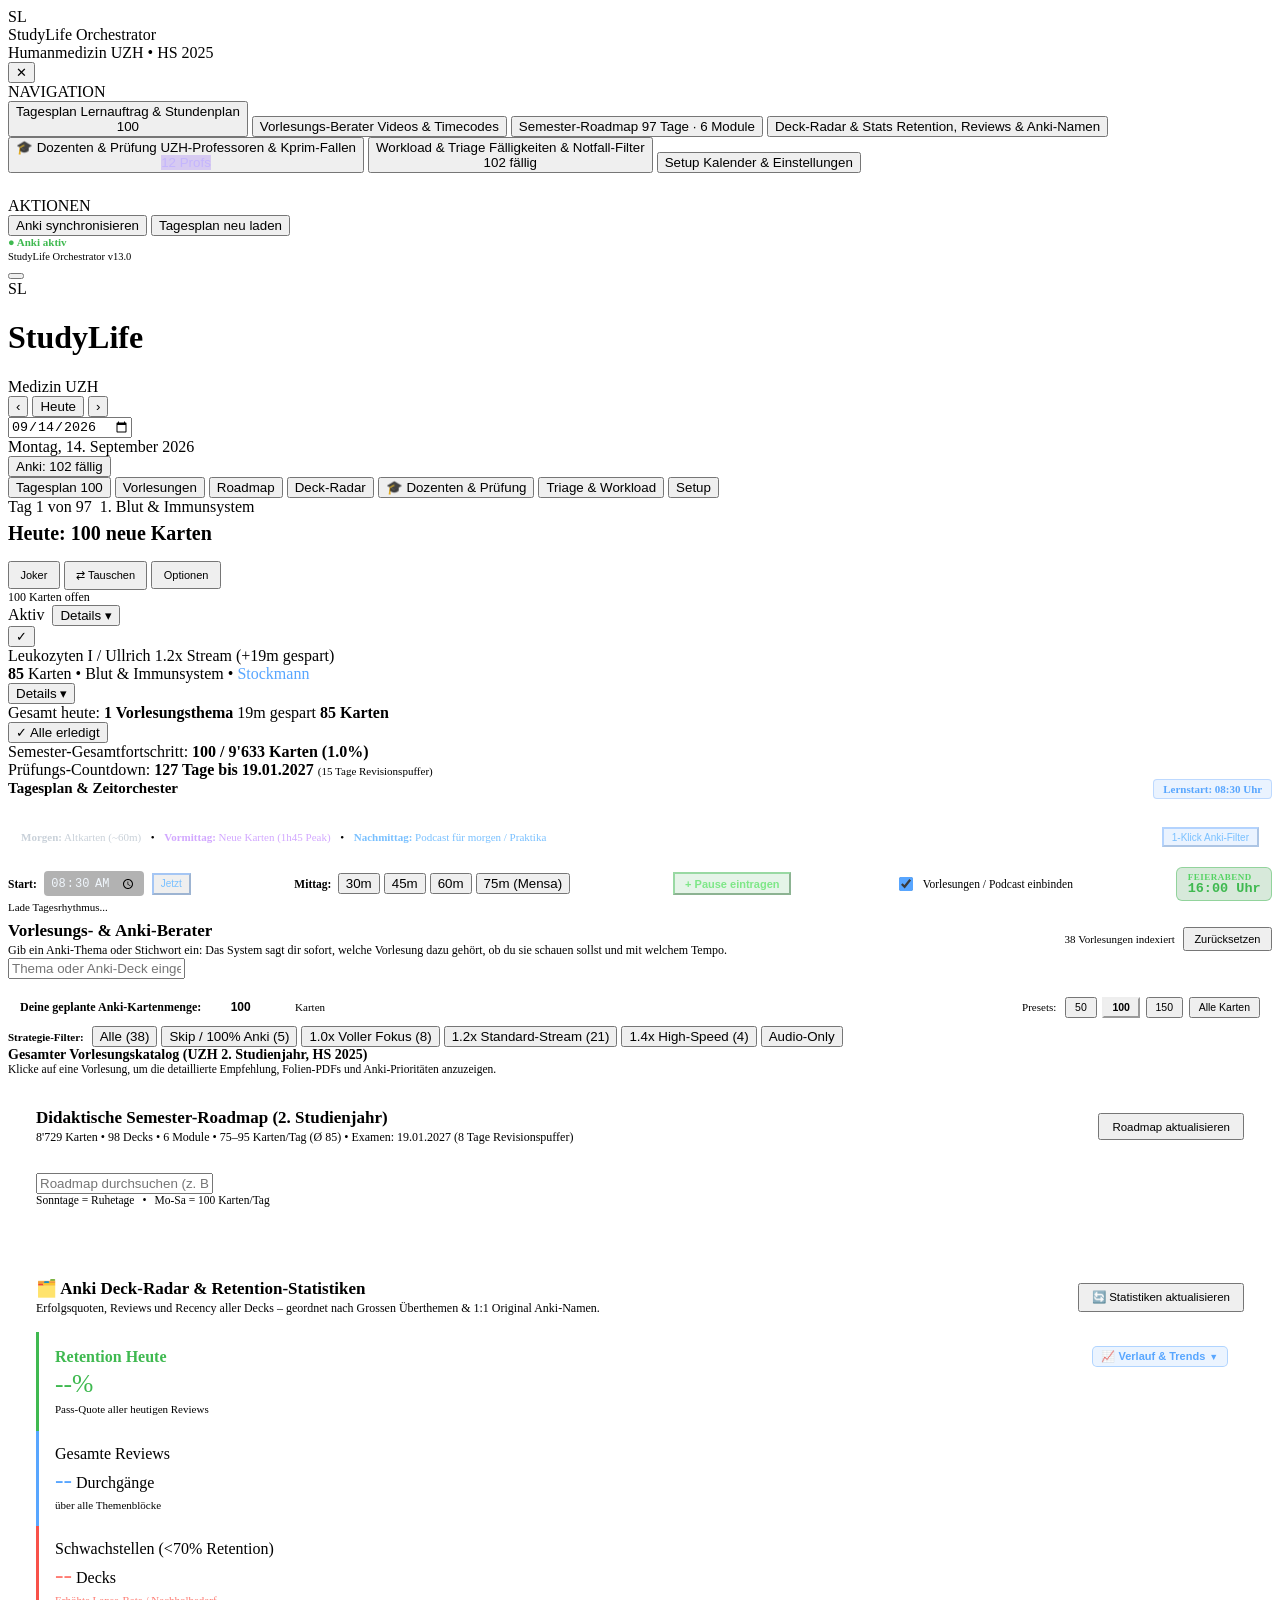
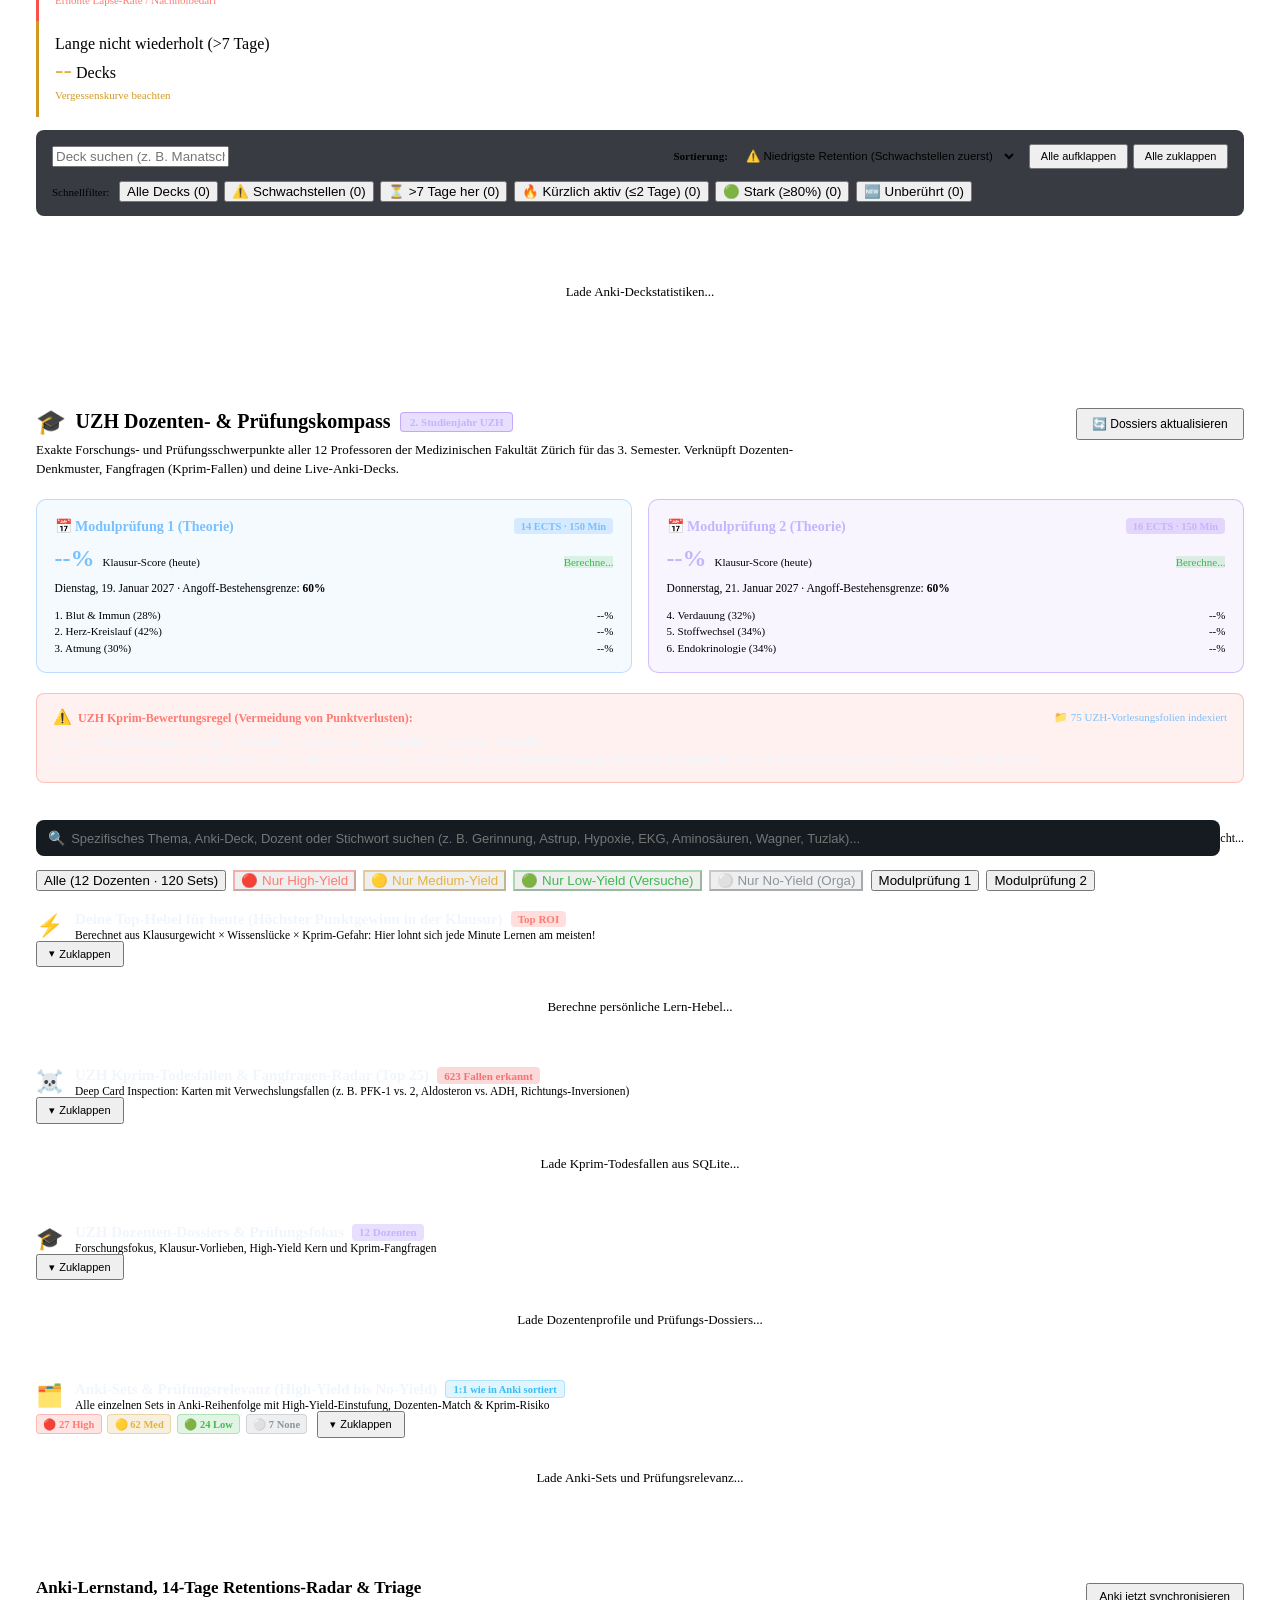
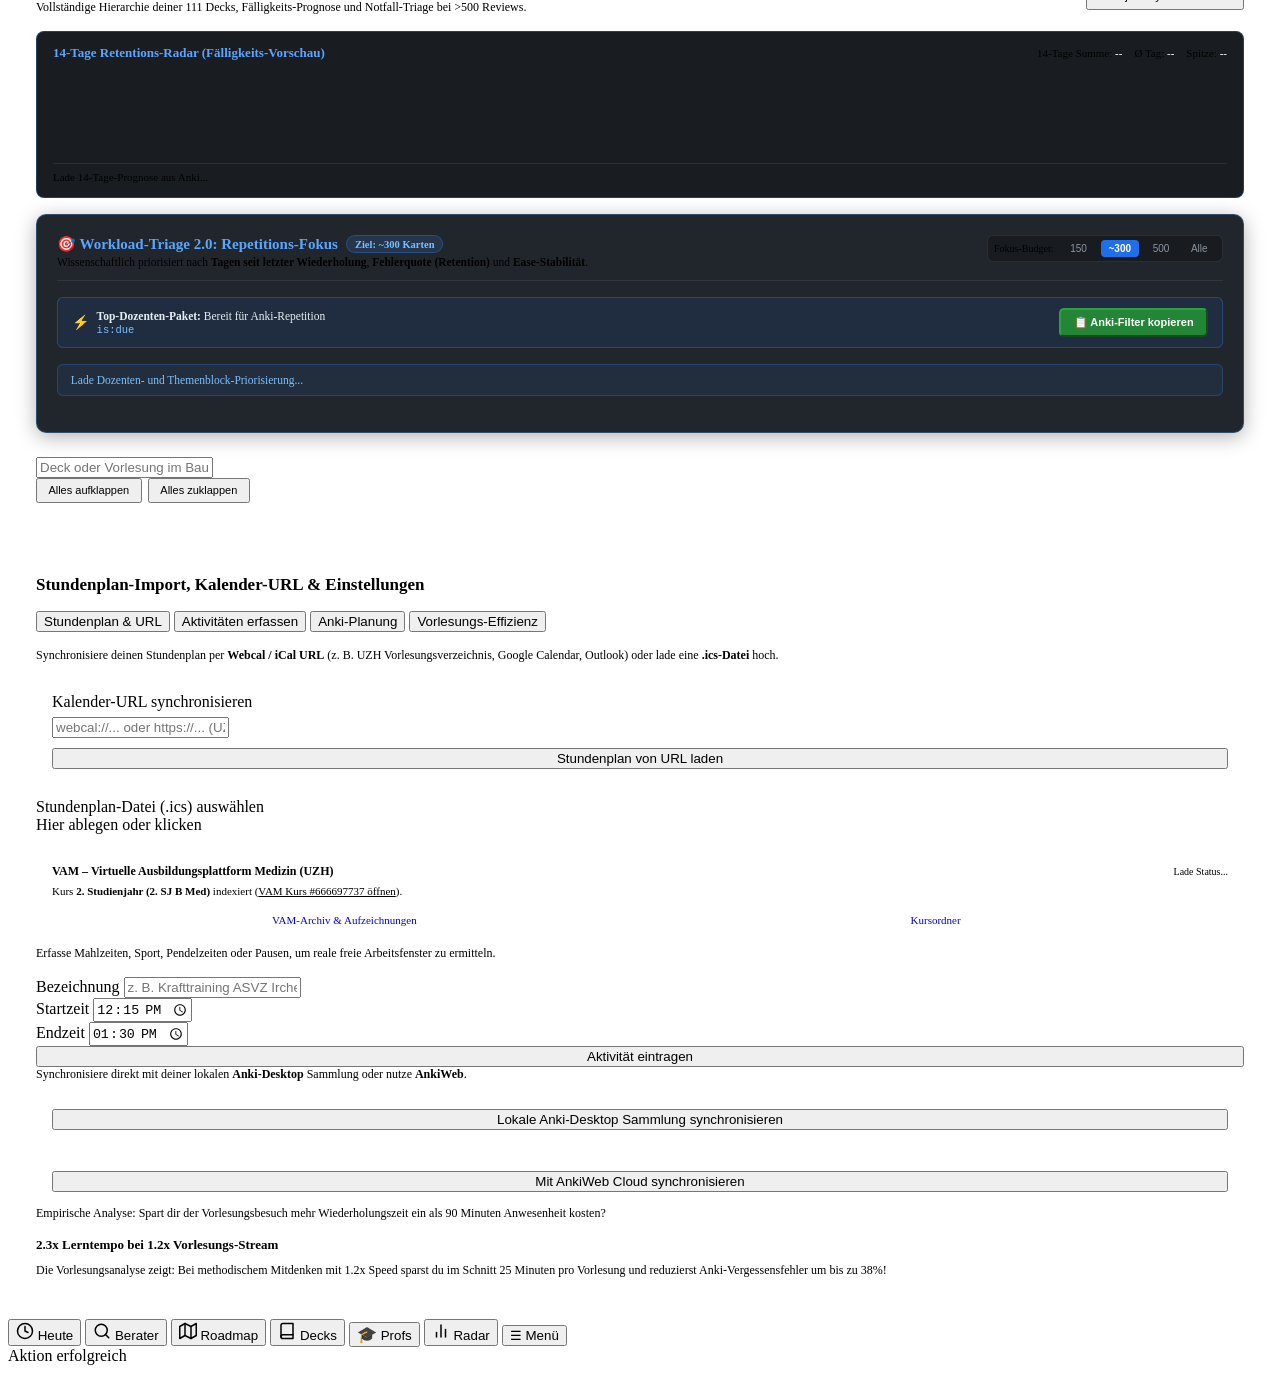
==== app/static/index.html @ 5002acb9 "feat: Workload Triage 2.0 with TB and professor grouping, 300-card focus budget and recency prioriti" ====
<!DOCTYPE html>
<html lang="de">
<head>
  <meta charset="UTF-8">
  <meta name="viewport" content="width=device-width, initial-scale=1.0, maximum-scale=1.0, user-scalable=no, viewport-fit=cover">
  <meta name="description" content="StudyLife Orchestrator - Professioneller akademischer Tages- und Lernplaner für Studierende.">
  <link rel="stylesheet" href="/static/style.css?v=22.0">
  <link rel="manifest" href="/static/manifest.json">
  <meta name="theme-color" content="#161b22">
  <meta name="apple-mobile-web-app-capable" content="yes">
  <meta name="apple-mobile-web-app-status-bar-style" content="black-translucent">
  <meta name="apple-mobile-web-app-title" content="Orchester">
  <script>
    window.loadDeckStats = function(forceRefresh) {
      if (typeof window._execLoadDeckStats === 'function') {
        return window._execLoadDeckStats(forceRefresh);
      }
    };
  </script>
</head>
<body>
  <!-- JS ERROR INTERCEPTOR: shows all JS errors on screen with 30s auto-dismiss -->
  <div id="__js_error_banner__" style="display:none;position:fixed;top:0;left:0;right:0;z-index:99999;background:#b91c1c;color:#fff;padding:12px 16px;font-size:13px;font-family:monospace;white-space:pre-wrap;max-height:200px;overflow-y:auto;border-bottom:2px solid #7f1d1d;box-shadow:0 4px 12px rgba(0,0,0,0.5);">
    <button type="button" onclick="document.getElementById('__js_error_banner__').style.display='none'; document.getElementById('__js_error_banner__').textContent='';" style="float:right;background:transparent;border:1px solid #fff;color:#fff;border-radius:4px;padding:2px 8px;cursor:pointer;font-size:12px;font-weight:700;" title="Fehler ausblenden">Schliessen</button>
  </div>
  <script>
    (function() {
      var banner = document.getElementById('__js_error_banner__');
      var dismissTimer = null;
      function showErr(msg) {
        if (!banner) return;
        banner.style.display = 'block';
        var line = document.createElement('div');
        line.textContent = msg;
        banner.appendChild(line);
        if (dismissTimer) clearTimeout(dismissTimer);
        dismissTimer = setTimeout(function() {
          banner.style.display = 'none';
          banner.innerHTML = '<button type="button" onclick="document.getElementById(\'__js_error_banner__\').style.display=\'none\';" style="float:right;background:transparent;border:1px solid #fff;color:#fff;border-radius:4px;padding:2px 8px;cursor:pointer;font-size:12px;font-weight:700;" title="Fehler ausblenden">Schliessen</button>';
        }, 30000); // 30 seconds auto-dismiss
      }
      window.onerror = function(msg, src, line, col, err) {
        showErr('[JS ERROR] ' + msg + ' @ line ' + line + ' col ' + col + (src ? ' in ' + src.split('/').pop() : ''));
        return false;
      };
      window.addEventListener('unhandledrejection', function(e) {
        showErr('[PROMISE REJECT] ' + (e.reason ? (e.reason.message || String(e.reason)) : 'unknown'));
      });
    })();
  </script>

  <!-- Slide-Over Navigation & Config Drawer (Off-Canvas Hamburger Menu) -->
  <div id="sideMenuBackdrop" class="side-menu-backdrop" onclick="toggleSideMenu(false)">
    <aside id="sideMenuDrawer" class="side-menu-drawer" onclick="event.stopPropagation()">
      <div class="side-menu-header">
        <div class="side-menu-brand">
          <div class="brand-badge">SL</div>
          <div>
            <div class="side-menu-title">StudyLife Orchestrator</div>
            <div class="side-menu-sub">Humanmedizin UZH • HS 2025</div>
          </div>
        </div>
        <button type="button" class="btn-side-menu-close" onclick="toggleSideMenu(false)" title="Menü schliessen">✕</button>
      </div>

      <div class="side-menu-body">
        <div class="side-menu-section-label">NAVIGATION</div>
        <nav class="side-menu-nav">
          <button type="button" class="side-menu-item active" data-page="page-today" onclick="navigateToPage('page-today')">
            <div class="side-item-text">
              <span class="side-item-title">Tagesplan</span>
              <span class="side-item-desc">Lernauftrag & Stundenplan</span>
            </div>
            <span class="side-item-badge" id="sideBadgeQuota">100</span>
          </button>

          <button type="button" class="side-menu-item" data-page="page-advisor" onclick="navigateToPage('page-advisor')">
            <div class="side-item-text">
              <span class="side-item-title">Vorlesungs-Berater</span>
              <span class="side-item-desc">Videos & Timecodes</span>
            </div>
          </button>

          <button type="button" class="side-menu-item" data-page="page-roadmap" onclick="navigateToPage('page-roadmap')">
            <div class="side-item-text">
              <span class="side-item-title">Semester-Roadmap</span>
              <span class="side-item-desc">97 Tage · 6 Module</span>
            </div>
          </button>

          <button type="button" class="side-menu-item" data-page="page-deck-stats" onclick="navigateToPage('page-deck-stats')">
            <div class="side-item-text">
              <span class="side-item-title">Deck-Radar &amp; Stats</span>
              <span class="side-item-desc">Retention, Reviews &amp; Anki-Namen</span>
            </div>
            <span class="side-item-badge" id="sideBadgeWeakDecks" style="display: none; background: rgba(248,81,73,0.25); color: #ff7b72;">11 Schwach</span>
          </button>

          <button type="button" class="side-menu-item" data-page="page-exam-intel" onclick="navigateToPage('page-exam-intel')">
            <div class="side-item-text">
              <span class="side-item-title">🎓 Dozenten &amp; Prüfung</span>
              <span class="side-item-desc">UZH-Professoren &amp; Kprim-Fallen</span>
            </div>
            <span class="side-item-badge" style="background: rgba(139,92,246,0.25); color: #c4b5fd;">12 Profs</span>
          </button>

          <button type="button" class="side-menu-item" data-page="page-analytics" onclick="navigateToPage('page-analytics')">
            <div class="side-item-text">
              <span class="side-item-title">Workload &amp; Triage</span>
              <span class="side-item-desc">Fälligkeiten &amp; Notfall-Filter</span>
            </div>
            <span class="side-item-badge" id="sideBadgeDue">102 fällig</span>
          </button>

          <button type="button" class="side-menu-item" data-page="page-setup" onclick="navigateToPage('page-setup')">
            <div class="side-item-text">
              <span class="side-item-title">Setup</span>
              <span class="side-item-desc">Kalender & Einstellungen</span>
            </div>
          </button>
        </nav>

        <div class="side-menu-section-label" style="margin-top: 1.5rem;">AKTIONEN</div>
        <div class="side-menu-actions">
          <button type="button" class="side-action-btn" onclick="handleSyncLocalAnki(); toggleSideMenu(false);">
            Anki synchronisieren
          </button>
          <button type="button" class="side-action-btn" onclick="loadCurriculumToday(true); toggleSideMenu(false);">
            Tagesplan neu laden
          </button>
        </div>
      </div>

      <div class="side-menu-footer">
        <div style="color: #3fb950; font-weight: 600; font-size: 11px;">● Anki aktiv</div>
        <div style="font-size: 10.5px; color: var(--text-dim); margin-top: 3px;">StudyLife Orchestrator v13.0</div>
      </div>
    </aside>
  </div>

  <!-- Header -->
  <header class="app-header">
    <div class="header-left">
      <button type="button" class="btn-hamburger" id="btnOpenSideMenu" onclick="toggleSideMenu(true)" title="Menü">
        <span class="hamburger-icon">
          <span></span>
          <span></span>
          <span></span>
        </span>
      </button>
      <div class="brand-wrapper" onclick="navigateToPage('page-today')" style="cursor: pointer;" title="Tagesplan">
        <div class="brand-badge">SL</div>
        <div>
          <h1 class="brand-title">StudyLife</h1>
          <div class="brand-subtitle">Medizin UZH</div>
        </div>
      </div>
    </div>

    <div class="header-controls">
      <div class="date-navigator">
        <button class="nav-step-btn" id="btnPrevDay" title="Vorheriger Tag">‹</button>
        <button class="nav-today-btn" id="btnToday" title="Heute">Heute</button>
        <button class="nav-step-btn" id="btnNextDay" title="Nächster Tag">›</button>

        <div class="date-pill">
          <input type="date" id="targetDateInput" class="date-input" value="2026-09-14" title="Datum">
        </div>
      </div>

      <div class="weekday-badge" id="headerWeekdayDisplay">Montag, 14. September 2026</div>

      <button type="button" class="btn-header-sync" id="btnHeaderAnkiSync" onclick="handleSyncLocalAnki()" title="Anki synchronisieren">
        <span class="sync-dot pulse"></span>
        <span id="headerSyncText">Anki: 102 fällig</span>
      </button>
    </div>
  </header>

  <nav class="app-top-nav" role="navigation" aria-label="Hauptnavigation">
    <div class="nav-segmented-control">
      <button type="button" class="nav-tab-btn active" id="navBtnToday" data-page="page-today" onclick="switchAppPage('page-today')">
        <span>Tagesplan</span>
        <span class="nav-tab-badge" id="navBadgeQuota">100</span>
      </button>
      <button type="button" class="nav-tab-btn" id="navBtnAdvisor" data-page="page-advisor" onclick="switchAppPage('page-advisor')">
        <span>Vorlesungen</span>
      </button>
      <button type="button" class="nav-tab-btn" id="navBtnRoadmap" data-page="page-roadmap" onclick="switchAppPage('page-roadmap')">
        <span>Roadmap</span>
      </button>
      <button type="button" class="nav-tab-btn" id="navBtnDeckStats" data-page="page-deck-stats" onclick="switchAppPage('page-deck-stats')">
        <span>Deck-Radar</span>
        <span class="nav-tab-badge" id="navBadgeWeakDecks" style="display: none; background: rgba(248,81,73,0.3); color: #ff7b72;">11</span>
      </button>
      <button type="button" class="nav-tab-btn" id="navBtnExamIntel" data-page="page-exam-intel" onclick="switchAppPage('page-exam-intel')">
        <span>🎓 Dozenten &amp; Prüfung</span>
      </button>
      <button type="button" class="nav-tab-btn" id="navBtnAnalytics" data-page="page-analytics" onclick="switchAppPage('page-analytics')">
        <span>Triage &amp; Workload</span>
        <span class="nav-tab-badge" id="navBadgeDue" style="display: none;">102</span>
      </button>
      <button type="button" class="nav-tab-btn" id="navBtnSetup" data-page="page-setup" onclick="switchAppPage('page-setup')">
        <span>Setup</span>
      </button>
    </div>
  </nav>

  <!-- =========================================================================
       PAGE 1: TAGES-PLAN & ZEITORCHESTER
       ========================================================================= -->
  <div id="page-today" class="app-page active">

  <!-- =========================================================================
       EXECUTIVE MISSION CONTROL & STRUCTURED DIDACTIC TABLE
       ========================================================================= -->
  <section class="executive-mission-section" id="executiveMissionSection">

    <div class="executive-mission-card">
      
      <!-- Top Meta & Title Bar -->
      <div class="mission-hero-header">
        <div class="mission-title-group">
          <div style="display: flex; align-items: center; gap: 0.5rem; flex-wrap: wrap;">
            <span class="mission-day-badge" id="curriculumDayBadge">Tag 1 von 97</span>
            <span class="mission-module-tag" id="curriculumModuleTag">1. Blut &amp; Immunsystem</span>
          </div>
          <h2 class="mission-main-title" style="margin-top: 0.35rem; font-size: 1.25rem;">
            Heute: <span id="curriculumTargetQuota">100</span> neue Karten
          </h2>
        </div>
        <div class="mission-actions">
          <button type="button" class="btn-pacing-joker" id="btnToggleJokerDay" style="font-size: 11px; padding: 0.35rem 0.65rem;" title="Ruhetag markieren">
            Joker
          </button>
          <button type="button" class="btn-pacing-swap" id="btnSwapCurrentDay" onclick="openSwapForCurrentViewDay()" style="font-size: 11px; padding: 0.35rem 0.65rem;" title="Lernpaket tauschen">
            ⇄ Tauschen
          </button>
          <button type="button" class="btn-pacing-config" id="btnOpenPacingSettings" style="font-size: 11px; padding: 0.35rem 0.65rem;" title="Optionen">
            Optionen
          </button>
          <!-- Hidden fallback elements for script compatibility -->
          <button type="button" id="btnRefreshCurriculum" onclick="loadCurriculumToday(true)" style="display: none;"></button>
        </div>
      </div>

      <!-- Hidden compatibility banners -->
      <div id="curriculumAdjustmentBanner" style="display: none;"></div>
      <div id="curriculumSummaryBox" style="display: none;"><span id="curriculumSummaryText"></span></div>

      <!-- Progress Strip -->
      <div class="mission-focus-row">
        <div class="mission-progress-track">
          <div class="mission-progress-fill" id="pacingBarFill" style="width: 0%;"></div>
        </div>
        <div class="mission-advice-bar">
          <div style="display: flex; align-items: center; gap: 0.45rem; flex: 1; min-width: 0;">
            <span id="pacingAdviceText" style="font-weight: 500; color: var(--text-main); font-size: 12px; overflow: hidden; text-overflow: ellipsis; white-space: nowrap;">100 Karten offen</span>
          </div>
          <div style="display: flex; align-items: center; gap: 0.5rem; flex-shrink: 0;">
            <span class="pacing-status-indicator" id="pacingStatusBadge">Aktiv</span>
            <button type="button" class="btn-toggle-drawer" id="btnToggleMissionMetrics" onclick="toggleMissionMetricsDrawer()" title="Details">
              <span id="toggleMetricsLabel">Details</span> <span id="toggleMetricsChevron">▾</span>
            </button>
          </div>
        </div>
      </div>

        <!-- Collapsible Detailed Metrics Drawer -->
        <div id="missionMetricsDrawer" style="display: none; margin-top: 0.5rem; margin-bottom: 0.75rem;">
          <!-- 4-KPI Grid -->
          <div class="mission-kpi-grid" style="grid-template-columns: repeat(auto-fit, minmax(140px, 1fr)); gap: 0.65rem; margin-bottom: 0.75rem;">
            <!-- 1. Tagesziel -->
            <div class="mission-kpi-box" style="padding: 0.75rem 1rem;">
              <span class="mission-kpi-label">Tagesziel</span>
              <div class="mission-kpi-value-row" style="margin-top: 2px;">
                <span class="mission-kpi-val" id="pacingDailyTarget" style="font-size: 1.5rem;">100</span>
                <span class="mission-kpi-unit">neue Karten</span>
              </div>
              <span class="mission-kpi-sub" style="font-size: 10.5px;" id="pacingTargetSub">Mo–Sa aktiv</span>
              <span id="pacingNewTargetVal" style="display: none;">100</span>
              <span id="pacingDueReviewsVal" style="display: none;">102</span>
              <span id="pacingTargetBreakdown" style="display: none;"></span>
            </div>

            <!-- 2. Erledigt heute -->
            <div class="mission-kpi-box" style="padding: 0.65rem 0.85rem; border: 1px solid rgba(63, 185, 80, 0.35); background: rgba(63, 185, 80, 0.04);">
              <div style="display: flex; justify-content: space-between; align-items: center; margin-bottom: 0.25rem;">
                <span class="mission-kpi-label" style="color: #3fb950; font-weight: 600; margin: 0;">Erledigt</span>
                <span style="font-size: 11px; font-weight: 700; color: #3fb950; background: rgba(63, 185, 80, 0.12); padding: 0.1rem 0.45rem; border-radius: 4px;">
                  <span id="pacingCardsCompleted">0</span> / <span id="pacingCardsTargetMini">203</span>
                </span>
              </div>

              <div style="display: grid; grid-template-columns: 1fr 1fr; gap: 0.45rem; margin: 0.25rem 0;">
                <!-- Wiederholungen -->
                <div style="background: rgba(210, 168, 255, 0.08); border: 1px solid rgba(210, 168, 255, 0.22); border-radius: 5px; padding: 0.3rem 0.45rem; text-align: center;">
                  <div style="font-size: 9.5px; font-weight: 700; color: #d2a8ff; text-transform: uppercase; letter-spacing: 0.3px;">Wiederholungen</div>
                  <div style="font-size: 1.25rem; font-weight: 700; color: #d2a8ff; line-height: 1.2; margin-top: 1px;">
                    <span id="pacingSplitReviewsVal">102</span>
                  </div>
                  <div style="font-size: 9.5px; color: var(--text-dim);" id="pacingSplitReviewsSub">fällig</div>
                </div>

                <!-- Neue Karten -->
                <div style="background: rgba(88, 166, 255, 0.08); border: 1px solid rgba(88, 166, 255, 0.22); border-radius: 5px; padding: 0.3rem 0.45rem; text-align: center;">
                  <div style="font-size: 9.5px; font-weight: 700; color: #58a6ff; text-transform: uppercase; letter-spacing: 0.3px;">Neue Karten</div>
                  <div style="font-size: 1.25rem; font-weight: 700; color: #58a6ff; line-height: 1.2; margin-top: 1px;">
                    <span id="pacingSplitNewVal">101</span>
                  </div>
                  <div style="font-size: 9.5px; color: var(--text-dim);" id="pacingSplitNewSub">Tagesziel</div>
                </div>
              </div>

              <div style="display: flex; justify-content: space-between; align-items: center; font-size: 10px; margin-top: 0.25rem;">
                <span id="pacingRemainingSub" style="color: var(--text-muted);">Noch 203 offen</span>
                <span id="pacingCompletedRatioSub" style="color: #3fb950; font-weight: 600;">0%</span>
              </div>
              <span id="pacingTimeSpentSub" style="display: none;"></span>
            </div>

            <!-- 3. Fällige Wiederholungen -->
            <div class="mission-kpi-box" style="padding: 0.75rem 1rem; border: 1px solid rgba(210, 168, 255, 0.3); background: rgba(210, 168, 255, 0.04);">
              <span class="mission-kpi-label" style="color: #d2a8ff; font-weight: 600;">Fällig in Anki</span>
              <div class="mission-kpi-value-row" style="margin-top: 2px;">
                <span class="mission-kpi-val" id="pacingDueReviewsDisplay" style="color: #d2a8ff; font-size: 1.5rem;">102</span>
                <span class="mission-kpi-unit">Reviews</span>
              </div>
              <span class="mission-kpi-sub" id="pacingDueReviewsSub" style="color: #d2a8ff; font-size: 10.5px;">Repetition</span>
              <span id="kpiTomorrowCount" style="display: none;">0</span>
              <span id="kpiTomorrowTopicsSub" style="display: none;"></span>
              <button type="button" onclick="toggleTomorrowAnkiDetails()" id="btnToggleTomorrowKpi" style="display: none;"></button>
              <button type="button" onclick="toggleBacklogTriageModal()" id="btnOpenTriage" style="display: none;"></button>
            </div>

            <!-- 4. Puffer vor Examen -->
            <div class="mission-kpi-box" style="padding: 0.75rem 1rem;">
              <span class="mission-kpi-label">Puffer bis Examen</span>
              <div class="mission-kpi-value-row" style="margin-top: 2px;">
                <span class="mission-kpi-val" id="pacingBufferDays" style="font-size: 1.5rem;">23</span>
                <span class="mission-kpi-unit">Tage</span>
              </div>
              <span class="mission-kpi-sub" style="font-size: 10.5px;" id="pacingBufferSub">Examen: 19.01.2027</span>
              <span id="statTimeSaved" style="display: none;">2 Std.</span>
              <span id="statTimeSavedSub" style="display: none;"></span>
              <span id="statStreakDays" style="display: none;"></span>
              <span id="pacingReadinessVal" style="display: none;"></span>
            </div>
          </div>

        <!-- Focus Banner -->
        <div id="curriculumSynergyCard" style="margin-bottom: 0.85rem; padding: 0.65rem 1rem; background: rgba(56,139,253,0.06); border: 1px solid rgba(56,139,253,0.2); border-radius: var(--radius-sm, 8px);">
          <div style="display: flex; align-items: center; justify-content: space-between; gap: 0.5rem; flex-wrap: wrap;">
            <strong id="curriculumSynergyHeadline" style="font-size: 12.5px; color: var(--text-main);">Fokus: Leukozyten I / Ullrich</strong>
            <span style="font-size: 10px; font-weight: 600; color: #58a6ff; background: rgba(56,139,253,0.12); padding: 0.1rem 0.45rem; border-radius: 8px; border: 1px solid rgba(56,139,253,0.25);">Vorlesung ↔ Anki</span>
          </div>
          <div id="curriculumStudySequence" style="margin-top: 0.4rem; display: flex; flex-direction: column; gap: 0.2rem; font-size: 11.5px; color: var(--text-subtle);"></div>
        </div>
      </div>

      <!-- Hidden compatibility containers for charts/triage on this page -->
      <div id="ankiTomorrowDetailsBox" style="display: none;"><div id="ankiTomorrowTopicsList"></div><span id="ankiTomorrowTotalTopics"></span></div>
      <div id="ankiWorkloadForecastBox" style="display: none;"><div id="forecastBarsContainer"></div><span id="forecastSpikeBadge"></span><span id="forecastTotalVal"></span><span id="forecastAvgVal"></span><span id="forecastPeakVal"></span><div id="forecastSelectedDayDrawer"></div><span id="forecastAdviceText"></span></div>
      <div id="ankiBacklogTriageBox" style="display: none;"><div id="triageTopicsList"></div><div id="triageCombinedQueryBar"><span id="triageCombinedQueryText"></span></div><button id="btnCopyCombinedQuery"></button><div id="triageAdviceBanner"></div></div>

      <!-- =====================================================================
           STRUCTURED MISSION TOPIC CARDS (CLEAN & TAP-TO-EXPAND PROGRESSIVE DISCLOSURE)
           ===================================================================== -->
      <div id="curriculumTopicsContainer">
        <!-- Pre-rendered Sleek Card List for Day 1 (0ms load latency) -->
        <div class="topic-cards-list">
          <div class="topic-card" id="topicCard-2026-09-14_0" data-slot-key="2026-09-14_0">
            <div class="topic-card-header" onclick="toggleTopicDetails(this, event)">
              <div class="topic-card-left">
                <button type="button" class="topic-check-btn" onclick="event.stopPropagation(); handleToggleSlotDone('2026-09-14_0', 85, 'Leukozyten I / Ullrich')" title="Als erledigt markieren">
                  ✓
                </button>
                <div class="topic-card-info">
                  <div class="topic-card-title-row">
                    <span class="topic-card-title">Leukozyten I / Ullrich</span>
                    <span class="curriculum-speed-badge">1.2x Stream (+19m gespart)</span>
                  </div>
                  <div class="topic-card-sub">
                    <span><strong>85</strong> Karten</span>
                    <span>&bull;</span>
                    <span>Blut &amp; Immunsystem</span>
                    <span>&bull;</span>
                    <span style="color: #58a6ff;">Stockmann</span>
                  </div>
                </div>
              </div>
              <div class="topic-card-right">
                <button type="button" class="topic-expand-btn" onclick="toggleTopicDetails(this, event)">
                  <span class="expand-text">Details</span>
                  <span class="topic-expand-chevron">▾</span>
                </button>
              </div>
            </div>

            <!-- Expandable Details Drawer (Smooth Progressive Disclosure) -->
            <div class="topic-card-details" style="display: none;">
              <div class="topic-detail-block red-thread">
                <div class="detail-label">Roter Faden</div>
                <div class="detail-content">Erst die Reifungsstufen im Knochenmark (Myeloblast -> Segmentkernige) und Phagozytose verstehen. Das verhindert stumpfes Auswendiglernen im Differentialblutbild.</div>
              </div>
              <div class="topic-detail-block cross-links">
                <div class="detail-label">Klinische Quervernetzung</div>
                <div class="detail-content">Blutbild-Interpretation: Linksverschiebung bei Infektionen • Chemotaxis, Opsonierung (C3b) &amp; Respiratory Burst (NADPH-Oxidase) • Chronische Granulomatose &amp; akute Leukämien (Blastenkrise)</div>
              </div>
              <div class="topic-detail-block lecture-strategy">
                <div class="detail-label">Vorlesung &amp; Timecodes</div>
                <div class="detail-content">
                  <span class="badge-timecode">00:00 – 63:06 (63m Stream, spart 19m)</span>
                  <div class="slot-lecture-links" style="margin-top: 6px; display: flex; gap: 6px; flex-wrap: wrap;">
                    <a href="https://lms.uzh.ch/auth/RepositoryEntry/666697737/CourseNode/76022446801983" target="_blank" class="btn-vam-chip">VAM-Archiv</a>
                  </div>
                </div>
              </div>
              <div class="topic-detail-actions">
                <button type="button" class="btn-slot-advisor" onclick="consultAdvisorForTopic('Leukozyten I / Ullrich')">Im Vorlesungs-Berater prüfen</button>
                <button type="button" class="btn-slot-toggle" onclick="handleToggleSlotDone('2026-09-14_0', 85, 'Leukozyten I / Ullrich')">Erledigen</button>
              </div>
            </div>
          </div>
        </div>

        <div class="topics-total-bar">
          <div class="topics-total-info">
            <span>Gesamt heute: <strong>1 Vorlesungsthema</strong></span>
            <span class="badge-total-saved">19m gespart</span>
            <span style="color: var(--accent-blue); font-weight: 700;">85 Karten</span>
          </div>
          <button type="button" class="btn-mini-done" onclick="handleMarkAllTargetDone()">
            ✓ Alle erledigt
          </button>
        </div>
      </div>

      <!-- Semester Progress Bar Footer Strip -->
      <div class="curriculum-footer-strip">
        <div class="curriculum-footer-item">
          <span class="curr-footer-label">Semester-Gesamtfortschritt:</span>
          <strong id="currCardsProgress">100 / 9'633 Karten (1.0%)</strong>
        </div>
        <div class="curriculum-footer-bar">
          <div class="curriculum-footer-fill" id="currProgressBarFill" style="width: 1%;"></div>
        </div>
        <div class="curriculum-footer-item">
          <span class="curr-footer-label">Prüfungs-Countdown:</span>
          <strong id="currCountdownDays" style="color: var(--status-study);">127 Tage bis 19.01.2027</strong>
          <span style="color: var(--text-muted); font-size: 11px;">(15 Tage Revisionspuffer)</span>
        </div>
      </div>

      <!-- Telemetry Strip (hidden on Today, available on Anki & Retention page) -->
      <div class="pacing-stats-strip" id="pacingComparisonStrip" style="display: none;">
        <div class="pacing-stat-item">
          <span class="pacing-stat-label">Vortagsvergleich</span>
          <span class="pacing-stat-val" id="statDiffCards">Lädt...</span>
          <span class="pacing-stat-sub" id="statDiffPercent">Vergleich zu gestern</span>
        </div>
        <div class="pacing-stat-item">
          <span class="pacing-stat-label">7-Tage-Schnitt</span>
          <span class="pacing-stat-val" id="statWeekAvg">-- / Tag</span>
          <span class="pacing-stat-sub">Wochendurchschnitt</span>
        </div>
        <div class="pacing-stat-item">
          <span class="pacing-stat-label">Lern-Streak</span>
          <span class="pacing-stat-val">1 Tag</span>
          <span class="pacing-stat-sub">Aktivität in Folge</span>
        </div>
        <div class="pacing-stat-item">
          <span class="pacing-stat-label">Exam-Readiness</span>
          <span class="pacing-stat-val" style="color: var(--status-study);">0.0%</span>
          <span class="pacing-stat-sub">Semester-Start</span>
        </div>
      </div>

      <!-- Anki Weakness & Deck Baum Strip -->
      <div class="pacing-weakness-strip" id="pacingWeaknessStrip" style="display: none;">
        <div class="weakness-strip-header">
          <div style="display: flex; align-items: center; gap: 0.5rem; flex-wrap: wrap;">
            
            <strong>Anki-Lernstand &amp; Wiederholungen</strong>
            <span class="weakness-due-pill" id="weaknessDuePill">0 fällige Karten</span>
          </div>
          <div style="display: flex; align-items: center; gap: 0.4rem;">
            <button type="button" class="btn-primary" onclick="openAnkiDeckTreeModal()" style="font-size: 11.5px; padding: 0.25rem 0.65rem; border-radius: var(--radius-xs); display: inline-flex; align-items: center; gap: 0.35rem; cursor: pointer; background: #238636; border: 1px solid rgba(240,246,252,0.1);">
              Anki-Deckbaum öffnen (wie AnkiWeb)
            </button>
            <button type="button" class="btn-secondary" id="btnToggleWeaknessSummary" onclick="toggleWeaknessSummaryInline()" style="font-size: 11px; padding: 0.25rem 0.5rem; display: none;">
              ▼ Details
            </button>
          </div>
        </div>
        <div class="weakness-strip-body" id="weaknessStripBody" style="display: none; max-height: 200px; overflow-y: auto;"></div>
      </div>

      <!-- Collapsible Pacing Settings Drawer -->
      <div class="pacing-settings-drawer" id="pacingSettingsDrawer" style="display: none;">
        <div class="settings-drawer-title">Lernrhythmus &amp; Freie Tage Konfiguration</div>
        <div class="settings-drawer-grid">
          <label class="settings-toggle">
            <input type="checkbox" id="chkSundayFree" checked onchange="handlePacingConfigChange()">
            <span>Sonntag grundsätzlich als Ruhetag einrechnen (empfohlen: ~100 Karten/Tag)</span>
          </label>
          <label class="settings-toggle">
            <input type="checkbox" id="chkSaturdayFree" onchange="handlePacingConfigChange()">
            <span>Samstag auch frei (5-Tage-Woche: ~120 Karten/Tag)</span>
          </label>
          <div class="settings-input-group">
            <span style="color: var(--text-muted); font-size: 11px;">Pufferphase vor Prüfung (Tage reines Wiederholen):</span>
            <input type="number" id="inputRevisionBuffer" value="15" min="7" max="30" style="width: 60px;" class="pacing-input" onchange="handlePacingConfigChange()">
          </div>
        </div>
      </div>

      <!-- Hidden compatibility inputs for existing handlers -->
      <div style="display: none;">
        <input type="number" id="manualCardsInput" value="0">
        <button id="btnSaveManualProgress" onclick="handleSaveManualProgress()"></button>
      </div>

    </div>
  </section>

  <!-- Executive KPI Strip (hidden to maintain clean minimalist focus on Today page) -->
  <section class="metrics-strip" style="display: none;">
    <div class="kpi-grid">
      <div class="kpi-item">
        <span class="kpi-label">Zu erledigen</span>
        <span class="kpi-value" id="valPendingCount">0</span>
        <span class="kpi-sub">Offene Lerneinheiten & Termine</span>
      </div>

      <div class="kpi-item">
        <span class="kpi-label">Erledigt</span>
        <span class="kpi-value" id="valCompletedCount" style="color: var(--status-done);">0</span>
        <span class="kpi-sub" id="valProgressPercent">0% abgeschlossen</span>
      </div>

      <div class="kpi-item">
        <span class="kpi-label">Verfügbare Lernzeit</span>
        <span class="kpi-value" id="valFreeMinutes">--</span>
        <span class="kpi-sub">Freie Lücken zwischen Terminen</span>
      </div>

      <div class="kpi-item">
        <span class="kpi-label">Vorlesungen heute</span>
        <span class="kpi-value" id="valBusyMinutes">--</span>
        <span class="kpi-sub" id="valLectureCount">0 Termine</span>
      </div>
    </div>

    <!-- Hairline Daily Progress Bar -->
    <div class="progress-container">
      <div class="progress-bar-track">
        <div class="progress-bar-fill" id="progressBarFill"></div>
      </div>
      <span class="progress-text" id="progressText">0 von 0 Aufgaben abgeschlossen</span>
    </div>
  </section>

  <!-- Main Dashboard Workspace -->
  <main class="dashboard-grid">

    <!-- Left Column: Timeline & Task Execution List -->
    <section class="timeline-panel">
      <!-- Unified Master Daily Schedule -->
      <div class="timeline-header" style="display: flex; justify-content: space-between; align-items: center; margin-bottom: 0.75rem; padding-bottom: 0.5rem; border-bottom: 1px solid var(--border-subtle); flex-wrap: wrap; gap: 0.5rem;">
        <div style="display: flex; align-items: center; gap: 0.6rem;">
          <h2 class="timeline-title" style="margin: 0; font-size: 15px; font-weight: 700; color: var(--text-main);">
            Tagesplan &amp; Zeitorchester
          </h2>
          <span class="timeline-weekday-sub" id="timelineDateSub" style="font-size: 12px; color: var(--text-muted);"></span>
        </div>
        <div style="display: flex; align-items: center; gap: 0.5rem;">
          <span id="scienceRhythmCurrentIndicator" style="font-size: 11px; font-weight: 600; color: #58a6ff; background: rgba(56, 139, 253, 0.1); padding: 0.2rem 0.55rem; border-radius: 4px; border: 1px solid rgba(56, 139, 253, 0.25);">
            Lernstart: 08:30 Uhr
          </span>
        </div>
      </div>

      <!-- Compact Neuro-Status Strip -->
      <div style="display: flex; justify-content: space-between; align-items: center; padding: 0.45rem 0.75rem; background: rgba(255, 255, 255, 0.02); border-radius: 6px; border: 1px solid rgba(255, 255, 255, 0.05); margin-bottom: 0.75rem; font-size: 11px; flex-wrap: wrap; gap: 0.5rem;">
        <div style="display: flex; align-items: center; gap: 0.6rem; color: var(--text-muted); flex-wrap: wrap;">
          <span style="color: #c9d1d9;"><strong>Morgen:</strong> Altkarten (~60m)</span>
          <span style="color: var(--text-dim);">&bull;</span>
          <span style="color: #d2a8ff;"><strong>Vormittag:</strong> Neue Karten (1h45 Peak)</span>
          <span style="color: var(--text-dim);">&bull;</span>
          <span style="color: #79c0ff;"><strong>Nachmittag:</strong> Podcast für morgen / Praktika</span>
        </div>
        <button type="button" onclick="copyTriageQueryToClipboard()" class="btn-secondary" style="font-size: 10px; padding: 0.15rem 0.5rem; height: auto; background: rgba(56, 139, 253, 0.1); color: #79c0ff; border-color: rgba(56, 139, 253, 0.3);">
          1-Klick Anki-Filter
        </button>
      </div>

      <!-- Quick-Orchestrator Control Bar: Startzeit, Mittagspause, Vorlesungs-Toggle, Feierabend -->
      <div class="quick-orchestrator-card">
        <div style="display: flex; justify-content: space-between; align-items: center; flex-wrap: wrap; gap: 0.75rem;">
          
          <!-- 1. Startzeit -->
          <div style="display: flex; align-items: center; gap: 0.45rem;">
            <span style="font-size: 11.5px; font-weight: 700; color: var(--text-main);">Start:</span>
            <input type="time" id="rhythmStartTimeInput" value="08:30" onchange="handleRhythmConfigChange(event)" style="background: rgba(0,0,0,0.3); border: 1px solid var(--border-subtle); color: #f0f6fc; border-radius: 4px; padding: 0.2rem 0.4rem; font-family: monospace; font-size: 12px;">
            <button type="button" onclick="setRhythmStartNow()" class="btn-secondary" style="font-size: 10px; padding: 0.2rem 0.45rem; height: auto; border-color: rgba(56, 139, 253, 0.4); color: #79c0ff;" title="Startet den heutigen Plan ab der aktuellen Uhrzeit">
              Jetzt
            </button>
            <button type="button" id="btnRhythmStartAuto" onclick="resetRhythmStartAuto()" class="btn-secondary" style="display: none; font-size: 10px; padding: 0.2rem 0.45rem; height: auto; border-color: rgba(46, 160, 67, 0.4); color: #7ee787;" title="Zurück zur automatischen Startzeit-Erkennung">
              Auto
            </button>
            <span id="rhythmAnkiStartBadge" style="display: none; font-size: 10px; border-radius: 4px; padding: 0.15rem 0.45rem; font-weight: 600; cursor: default;">Anki</span>
          </div>

          <!-- 2. Mittagspause Pills -->
          <div style="display: flex; align-items: center; gap: 0.4rem;">
            <span style="font-size: 11.5px; font-weight: 700; color: var(--text-main);">Mittag:</span>
            <div class="rhythm-lunch-pills" style="display: flex; gap: 0.25rem;">
              <button type="button" class="lunch-pill-btn" data-dur="30" onclick="setRhythmLunch(30)">30m</button>
              <button type="button" class="lunch-pill-btn" data-dur="45" onclick="setRhythmLunch(45)">45m</button>
              <button type="button" class="lunch-pill-btn" data-dur="60" onclick="setRhythmLunch(60)">60m</button>
              <button type="button" class="lunch-pill-btn active" data-dur="75" onclick="setRhythmLunch(75)">75m (Mensa)</button>
            </div>
          </div>

          <!-- 2b. Pause eintragen / Jetzt Pausieren Button -->
          <div style="display: flex; align-items: center; gap: 0.35rem;">
            <button type="button" onclick="openAddPauseModal()" class="btn-secondary" style="font-size: 11px; padding: 0.22rem 0.6rem; height: auto; border-color: rgba(63, 185, 80, 0.45); color: #7ee787; font-weight: 700; background: rgba(46, 160, 67, 0.12); display: inline-flex; align-items: center; gap: 4px; cursor: pointer;" title="Pause eintragen: Jetzt pausieren oder lange Lernblöcke in 1h-Etappen unterteilen">
              <span>+ Pause eintragen</span>
            </button>
          </div>

          <!-- 3. Vorlesungs-Toggle -->
          <label style="display: flex; align-items: center; gap: 0.45rem; font-size: 11.5px; color: var(--text-main); cursor: pointer; user-select: none;">
            <input type="checkbox" id="rhythmIncludeLectureCheck" checked onchange="handleRhythmConfigChange()" style="accent-color: #58a6ff; width: 14px; height: 14px; cursor: pointer;">
            <span>Vorlesungen / Podcast einbinden</span>
          </label>

          <!-- 4. Feierabend Badge -->
          <div style="background: rgba(35, 134, 54, 0.18); border: 1px solid rgba(63, 185, 80, 0.45); border-radius: 6px; padding: 0.25rem 0.65rem; display: flex; align-items: center; gap: 0.45rem;">
            
            <div>
              <div style="font-size: 9px; font-weight: 700; color: #56d364; text-transform: uppercase; letter-spacing: 0.5px;">Feierabend</div>
              <div id="rhythmFeierabendBadge" style="font-size: 13.5px; font-weight: 800; color: #3fb950; font-family: monospace; line-height: 1;">16:00 Uhr</div>
            </div>
          </div>

        </div>
      </div>

      <!-- Schedule Progress Summary -->
      <div style="display: flex; justify-content: space-between; align-items: center; margin-bottom: 0.5rem; font-size: 11px; color: var(--text-muted);">
        <span id="scienceRhythmProgressText">Lade Tagesrhythmus...</span>
      </div>

      <!-- Live Active Pause Banner (Visible when live pause is running) -->
      <div id="activePauseBanner" style="display: none; background: linear-gradient(135deg, rgba(63, 185, 80, 0.18), rgba(46, 160, 67, 0.1)); border: 1.5px solid #3fb950; border-radius: 8px; padding: 0.85rem 1.15rem; margin-bottom: 0.85rem; align-items: center; justify-content: space-between; gap: 0.75rem; flex-wrap: wrap; box-shadow: 0 4px 14px rgba(46, 160, 67, 0.15);">
        <div style="display: flex; align-items: center; gap: 0.7rem;">
          <span style="font-size: 24px;">☕</span>
          <div>
            <div style="font-weight: 700; font-size: 13.5px; color: #7ee787;">
              Pause läuft seit <span id="activePauseSince">--:--</span> Uhr (<span id="activePauseDuration">1</span> Min.)
            </div>
            <div style="font-size: 11.5px; color: #c9d1d9; margin-top: 2px;">
              Dein Lernblock ist pausiert. Klicke auf den Button, sobald du fertig bist!
            </div>
          </div>
        </div>
        <button type="button" onclick="stopLivePause()" class="btn-primary" style="background: #238636; border: 1px solid #3fb950; color: #fff; font-size: 13px; font-weight: 700; padding: 0.5rem 1.1rem; border-radius: 6px; cursor: pointer; display: flex; align-items: center; gap: 6px;">
          ▶ Fertig Pause &amp; Weiterlernen
        </button>
      </div>

      <!-- Unified Master Schedule Blocks Container -->
      <div id="scienceRhythmBlocksContainer" style="display: flex; flex-direction: column; gap: 0.4rem;">
        <!-- Clean horizontal cards rendered via app.js -->
      </div>

      <!-- Hidden legacy containers for JS DOM safety -->
      <div id="timelineContainer" style="display: none;"></div>
      <div class="filter-group" style="display: none;">
        <button class="filter-btn active" data-filter="all" id="filterAll"><span id="filterAllCount">0</span></button>
        <button class="filter-btn" data-filter="pending" id="filterPending"><span id="filterPendingCount">0</span></button>
        <button class="filter-btn" data-filter="completed" id="filterCompleted"><span id="filterCompletedCount">0</span></button>
      </div>
      <div id="timelineStatusBadge" style="display: none;"></div>
      <div id="recommendationsBox" style="display: none;"><div id="recommendationsList"></div></div>
      <div id="studyGoalTracker" style="display: none;"><span id="studyGoalCount"></span><div id="studyClusterSummary"></div><button id="btnTriggerRollover"></button></div>
      <div id="rolloverPlanBox" style="display: none;"><button id="btnCloseRollover"></button><div id="rolloverAdviceText"></div><div id="rolloverScheduleList"></div></div>
    </section>
  </main>
  </div> <!-- ==================== END OF PAGE 1: page-today ==================== -->

  <!-- =========================================================================
       PAGE 2: VORLESUNGS- & ANKI-BERATER (KOGNITIVE OPTIMIERUNG)
       ========================================================================= -->
  <div id="page-advisor" class="app-page">
    <div class="advisor-page-wrap">
      
      <!-- Top Hero Search Card -->
      <div class="advisor-hero-search-card">
        <div style="display: flex; justify-content: space-between; align-items: center; flex-wrap: wrap; gap: 0.5rem;">
          <div>
            <h2 style="margin: 0; font-size: 17px; font-weight: 700; color: var(--text-main); display: flex; align-items: center; gap: 0.5rem;">
              Vorlesungs- &amp; Anki-Berater
            </h2>
            <div style="font-size: 12px; color: var(--text-muted); margin-top: 2px;">
              Gib ein Anki-Thema oder Stichwort ein: Das System sagt dir sofort, welche Vorlesung dazu gehört, ob du sie schauen sollst und mit welchem Tempo.
            </div>
          </div>
          <div style="display: flex; gap: 0.5rem; align-items: center;">
            <span style="font-size: 11px; color: var(--text-dim);" id="advisorCountBadge">38 Vorlesungen indexiert</span>
            <button type="button" class="btn-secondary" onclick="clearAdvisorSearch()" style="font-size: 11px; padding: 0.25rem 0.6rem;">
              Zurücksetzen
            </button>
          </div>
        </div>

        <!-- Realtime Search Input -->
        <div class="advisor-search-input-wrap">
          
          <input type="text" id="advisorSearchInput" class="advisor-search-input" placeholder="Thema oder Anki-Deck eingeben (z. B. Hämoglobin, Magen, EKG, Vitamine, Bohr-Effekt, Barorezeptor, Fasten, Komplement, Calcium)..." oninput="handleAdvisorSearch(this.value)">
          <button type="button" id="advisorClearBtn" onclick="clearAdvisorSearch()" style="display: none; background: transparent; border: none; color: var(--text-muted); font-size: 14px; cursor: pointer;">✕</button>
        </div>

        <!-- Target Anki Cards Selector (For Timestamp Optimization) -->
        <div style="display: flex; align-items: center; justify-content: space-between; flex-wrap: wrap; gap: 0.5rem; background: var(--bg-surface-active); border: 1px solid var(--border-subtle); padding: 0.5rem 0.75rem; border-radius: 6px; margin-top: 0.65rem;">
          <div style="display: flex; align-items: center; gap: 0.5rem;">
            
            <span style="font-size: 12px; font-weight: 600; color: var(--text-main);">Deine geplante Anki-Kartenmenge:</span>
            <input type="number" id="advisorTargetCardsInput" value="100" min="10" max="400" step="10" style="width: 65px; padding: 0.2rem 0.4rem; background: var(--bg-surface); border: 1px solid var(--border-medium); border-radius: 4px; color: var(--text-main); font-size: 12px; font-weight: 700; text-align: center;" onchange="handleAdvisorTargetCardsChange(this.value)">
            <span style="font-size: 11px; color: var(--text-muted);">Karten</span>
          </div>
          <div style="display: flex; gap: 0.35rem; align-items: center;">
            <span style="font-size: 11px; color: var(--text-dim); margin-right: 0.2rem;">Presets:</span>
            <button type="button" class="btn-secondary advisor-preset-btn" style="font-size: 10.5px; padding: 0.15rem 0.5rem;" onclick="setAdvisorTargetCards(50, this)">50</button>
            <button type="button" class="btn-secondary advisor-preset-btn active" style="font-size: 10.5px; padding: 0.15rem 0.5rem; font-weight: 700; border-color: var(--accent-blue); color: var(--accent-blue);" onclick="setAdvisorTargetCards(100, this)">100</button>
            <button type="button" class="btn-secondary advisor-preset-btn" style="font-size: 10.5px; padding: 0.15rem 0.5rem;" onclick="setAdvisorTargetCards(150, this)">150</button>
            <button type="button" class="btn-secondary advisor-preset-btn" style="font-size: 10.5px; padding: 0.15rem 0.5rem;" onclick="setAdvisorTargetCards(250, this)">Alle Karten</button>
          </div>
        </div>

        <!-- Filter Mode Toolbar -->
        <div class="advisor-filter-bar">
          <span style="font-size: 11px; color: var(--text-muted); font-weight: 600; margin-right: 0.25rem;">Strategie-Filter:</span>
          <button type="button" class="advisor-filter-btn active" data-mode="all" onclick="setAdvisorModeFilter('all', this)">Alle (38)</button>
          <button type="button" class="advisor-filter-btn" data-mode="skip" onclick="setAdvisorModeFilter('skip', this)">Skip / 100% Anki (5)</button>
          <button type="button" class="advisor-filter-btn" data-mode="1.0x" onclick="setAdvisorModeFilter('1.0x', this)">1.0x Voller Fokus (8)</button>
          <button type="button" class="advisor-filter-btn" data-mode="1.2x" onclick="setAdvisorModeFilter('1.2x', this)">1.2x Standard-Stream (21)</button>
          <button type="button" class="advisor-filter-btn" data-mode="1.4x" onclick="setAdvisorModeFilter('1.4x', this)">1.4x High-Speed (4)</button>
          <button type="button" class="advisor-filter-btn" data-mode="audio" onclick="setAdvisorModeFilter('audio', this)">Audio-Only</button>
        </div>
      </div>

      <!-- Prominent Answer Hero Card (The Answer to "Ob und wie schauen") -->
      <div id="advisorDecisionHeroContainer">
        <!-- Dynamically rendered by app.js -->
      </div>

      <!-- All 38 Lectures Catalog / Accordion Grid -->
      <div class="advisor-catalog-card">
        <div style="display: flex; justify-content: space-between; align-items: center; margin-bottom: 0.85rem; flex-wrap: wrap; gap: 0.5rem;">
          <div>
            <h3 style="margin: 0; font-size: 14px; font-weight: 700; color: var(--text-main);">
              Gesamter Vorlesungskatalog (UZH 2. Studienjahr, HS 2025)
            </h3>
            <div style="font-size: 11.5px; color: var(--text-muted);">
              Klicke auf eine Vorlesung, um die detaillierte Empfehlung, Folien-PDFs und Anki-Prioritäten anzuzeigen.
            </div>
          </div>
          <div style="display: flex; gap: 0.4rem; flex-wrap: wrap;" id="advisorModuleFilterBar">
            <!-- Module tabs injected via app.js -->
          </div>
        </div>

        <div id="advisorLecturesListContainer" style="display: flex; flex-direction: column; gap: 0.45rem;">
          <!-- Injected via app.js -->
        </div>
      </div>

    </div>
  </div>

  <!-- =========================================================================
       PAGE 3: DIDAKTISCHE SEMESTER-ROADMAP
       ========================================================================= -->
  <div id="page-roadmap" class="app-page">
    <div style="max-width: 1400px; margin: 0 auto; padding: 1.25rem 1.75rem 2.5rem 1.75rem; display: flex; flex-direction: column; gap: 1.25rem;">
      <div class="advisor-hero-search-card">
        <div style="display: flex; justify-content: space-between; align-items: center; flex-wrap: wrap; gap: 0.5rem;">
          <div>
            <h2 style="margin: 0; font-size: 17px; font-weight: 700; color: var(--text-main); display: flex; align-items: center; gap: 0.5rem;">
              Didaktische Semester-Roadmap (2. Studienjahr)
            </h2>
            <div style="font-size: 12px; color: var(--text-muted); margin-top: 2px;">
              8'729 Karten • 98 Decks • 6 Module • 75–95 Karten/Tag (Ø 85) • Examen: 19.01.2027 (8 Tage Revisionspuffer)
            </div>
          </div>
          <button type="button" class="btn-primary" onclick="loadCurriculumToday(true)" style="font-size: 11.5px; padding: 0.35rem 0.75rem;">
            Roadmap aktualisieren
          </button>
        </div>

        <!-- 6 Didactic Modules Overview Grid -->
        <div class="roadmap-modules-grid" id="pageRoadmapModulesGrid" style="margin-top: 1rem;">
          <!-- Dynamically populated -->
        </div>

        <!-- Roadmap Search & Filter Toolbar -->
        <div class="deck-tree-toolbar" style="border-top: 1px solid var(--border-subtle); margin-top: 1rem; padding-top: 0.75rem;">
          <div class="deck-search-wrap">
            
            <input type="text" id="pageRoadmapSearchInput" placeholder="Roadmap durchsuchen (z. B. Tag 20, Herz, Magen, 2026-10-15)..." oninput="handleFilterRoadmap(this.value, 'pageRoadmapDaysList')">
          </div>
          <div style="font-size: 11.5px; color: var(--text-muted); display: flex; align-items: center; gap: 0.5rem;">
            <span>Sonntage = Ruhetage</span>
            <span>•</span>
            <span>Mo-Sa = 100 Karten/Tag</span>
          </div>
        </div>

        <!-- Days List -->
        <div class="roadmap-days-list" id="pageRoadmapDaysList" style="max-height: 550px; margin-top: 0.75rem;">
          <!-- Injected dynamically -->
        </div>
      </div>
    </div>
  </div>

  <!-- =========================================================================
       PAGE 4: ANKI DECK-RADAR & RETENTION STATISTIKEN
       ========================================================================= -->
  <div id="page-deck-stats" class="app-page">
    <div style="max-width: 1400px; margin: 0 auto; padding: 1.25rem 1.75rem 2.5rem 1.75rem; display: flex; flex-direction: column; gap: 1.25rem;">
      
      <!-- Top Deck Stats Header Card -->
      <div class="advisor-hero-search-card">
        <div style="display: flex; justify-content: space-between; align-items: center; flex-wrap: wrap; gap: 0.5rem; margin-bottom: 1rem;">
          <div>
            <h2 style="margin: 0; font-size: 17px; font-weight: 700; color: var(--text-main); display: flex; align-items: center; gap: 0.5rem;">
              <span>🗂️ Anki Deck-Radar &amp; Retention-Statistiken</span>
            </h2>
            <div style="font-size: 12px; color: var(--text-muted); margin-top: 2px;">
              Erfolgsquoten, Reviews und Recency aller Decks – geordnet nach Grossen Überthemen &amp; 1:1 Original Anki-Namen.
            </div>
          </div>
          <div style="display: flex; gap: 0.75rem; align-items: center; flex-wrap: wrap;">
            <span id="deckStatsLastUpdated" style="font-size: 11px; color: var(--text-muted);"></span>
            <button id="btnRefreshDeckStats" type="button" class="btn-primary" onclick="loadDeckStats(true)" style="font-size: 11.5px; padding: 0.35rem 0.75rem; cursor: pointer; transition: all 0.2s;">
              🔄 Statistiken aktualisieren
            </button>
          </div>
        </div>

        <!-- 4 Global KPI Cards -->
        <div class="mission-kpi-grid" style="grid-template-columns: repeat(auto-fit, minmax(180px, 1fr)); gap: 0.75rem; margin-bottom: 0.85rem;">
          <!-- 1. Retention Heute (Main) & Verlauf Button -->
          <div class="mission-kpi-box" style="padding: 0.85rem 1rem; border-left: 3px solid #3fb950; position: relative;">
            <div style="display: flex; justify-content: space-between; align-items: center; gap: 0.5rem; flex-wrap: wrap;">
              <span class="mission-kpi-label" id="kpiDeckRetentionLabel" style="font-weight: 700; color: #3fb950;">Retention Heute</span>
              <button id="btnToggleRetentionTrends" type="button" class="btn-secondary" onclick="toggleRetentionTrendDrawer()" style="font-size: 11px; padding: 0.2rem 0.55rem; border-radius: 5px; display: inline-flex; align-items: center; gap: 4px; cursor: pointer; color: #58a6ff; border: 1px solid rgba(88, 166, 255, 0.4); background: rgba(88, 166, 255, 0.12); font-weight: 600;" title="Detaillierte Entwicklung (Heute, 7 Tage, 14 Tage, Semester) anzeigen">
                <span>📈 Verlauf &amp; Trends</span> <span id="retentionTrendChevron" style="font-size: 9px; transition: transform 0.2s;">▼</span>
              </button>
            </div>
            <div class="mission-kpi-value-row" style="margin-top: 2px;">
              <span class="mission-kpi-val" id="kpiDeckOverallRetention" style="font-size: 1.6rem; color: #3fb950;">--%</span>
            </div>
            <span class="mission-kpi-sub" id="kpiDeckOverallSub" style="font-size: 11px;">Pass-Quote aller heutigen Reviews</span>
          </div>

          <!-- 2. Reviews Total -->
          <div class="mission-kpi-box" style="padding: 0.85rem 1rem; border-left: 3px solid #58a6ff;">
            <span class="mission-kpi-label">Gesamte Reviews</span>
            <div class="mission-kpi-value-row" style="margin-top: 2px;">
              <span class="mission-kpi-val" id="kpiDeckTotalReviews" style="font-size: 1.6rem; color: #58a6ff;">--</span>
              <span class="mission-kpi-unit">Durchgänge</span>
            </div>
            <span class="mission-kpi-sub" id="kpiDeckTotalReviewsSub" style="font-size: 11px;">über alle Themenblöcke</span>
          </div>

          <!-- 3. Schwachstellen -->
          <div class="mission-kpi-box" style="padding: 0.85rem 1rem; border-left: 3px solid #f85149;">
            <span class="mission-kpi-label">Schwachstellen (&lt;70% Retention)</span>
            <div class="mission-kpi-value-row" style="margin-top: 2px;">
              <span class="mission-kpi-val" id="kpiDeckWeakCount" style="font-size: 1.6rem; color: #ff7b72;">--</span>
              <span class="mission-kpi-unit">Decks</span>
            </div>
            <span class="mission-kpi-sub" style="font-size: 11px; color: #ff7b72;">Erhöhte Lapse-Rate / Nachholbedarf</span>
          </div>

          <!-- 4. Lange nicht gelernt -->
          <div class="mission-kpi-box" style="padding: 0.85rem 1rem; border-left: 3px solid #d29922;">
            <span class="mission-kpi-label">Lange nicht wiederholt (&gt;7 Tage)</span>
            <div class="mission-kpi-value-row" style="margin-top: 2px;">
              <span class="mission-kpi-val" id="kpiDeckNeglectedCount" style="font-size: 1.6rem; color: #e3b341;">--</span>
              <span class="mission-kpi-unit">Decks</span>
            </div>
            <span class="mission-kpi-sub" style="font-size: 11px; color: #d29922;">Vergessenskurve beachten</span>
          </div>
        </div>

        <!-- Expandable Retention Trend Drawer -->
        <div id="retentionTrendDrawer" style="display: none; margin-bottom: 1.25rem; background: rgba(22, 27, 34, 0.95); border: 1px solid rgba(88, 166, 255, 0.35); border-radius: 8px; padding: 1.1rem 1.25rem; box-shadow: 0 6px 20px rgba(0, 0, 0, 0.35);">
          <div style="display: flex; justify-content: space-between; align-items: center; margin-bottom: 0.85rem; padding-bottom: 0.6rem; border-bottom: 1px solid var(--border-subtle); flex-wrap: wrap; gap: 0.5rem;">
            <div style="display: flex; align-items: center; gap: 0.5rem;">
              <span style="font-size: 14px; font-weight: 700; color: #58a6ff;">📈 Retention-Verlauf &amp; Zeithorizonte</span>
              <span style="font-size: 11px; color: var(--text-muted);">Vergleiche deine heutige Form mit den letzten Tagen und dem Semesterschnitt</span>
            </div>
            <button type="button" class="btn-secondary" onclick="toggleRetentionTrendDrawer(false)" style="font-size: 11px; padding: 0.2rem 0.5rem; cursor: pointer;">✕ Schließen</button>
          </div>

          <!-- Trend Comparison Grid (4 boxes) -->
          <div style="display: grid; grid-template-columns: repeat(auto-fit, minmax(170px, 1fr)); gap: 0.75rem; margin-bottom: 0.85rem;">
            <!-- Box 1: Heute -->
            <div style="background: rgba(13, 17, 23, 0.8); border: 1px solid rgba(63, 185, 80, 0.4); border-radius: 6px; padding: 0.75rem 0.85rem;">
              <div style="display: flex; justify-content: space-between; align-items: center;">
                <span style="font-size: 11px; font-weight: 700; text-transform: uppercase; color: #3fb950;">📅 Heute</span>
                <span id="trendBadgeToday" style="font-size: 10px; padding: 1px 5px; border-radius: 4px; background: rgba(63, 185, 80, 0.15); color: #3fb950; font-weight: 600;">Live</span>
              </div>
              <div style="margin-top: 4px; display: flex; align-items: baseline; gap: 4px;">
                <span id="trendValToday" style="font-size: 1.5rem; font-weight: 800; color: #3fb950;">--%</span>
              </div>
              <div id="trendSubToday" style="font-size: 11px; color: var(--text-muted); margin-top: 2px;">0 Reviews heute</div>
            </div>

            <!-- Box 2: Letzte 7 Tage -->
            <div style="background: rgba(13, 17, 23, 0.8); border: 1px solid rgba(88, 166, 255, 0.35); border-radius: 6px; padding: 0.75rem 0.85rem;">
              <div style="display: flex; justify-content: space-between; align-items: center;">
                <span style="font-size: 11px; font-weight: 700; text-transform: uppercase; color: #58a6ff;">📊 Letzte 7 Tage</span>
                <span id="trendBadgeWeek" style="font-size: 10px; padding: 1px 5px; border-radius: 4px; background: rgba(88, 166, 255, 0.15); color: #58a6ff; font-weight: 600;">Kurzzeit</span>
              </div>
              <div style="margin-top: 4px; display: flex; align-items: baseline; gap: 6px; flex-wrap: wrap;">
                <span id="trendValWeek" style="font-size: 1.5rem; font-weight: 800; color: #58a6ff;">--%</span>
                <span id="trendDiffWeek" style="font-size: 11px; font-weight: 600;"></span>
              </div>
              <div id="trendSubWeek" style="font-size: 11px; color: var(--text-muted); margin-top: 2px;">-- Reviews</div>
            </div>

            <!-- Box 3: Letzte 14 Tage -->
            <div style="background: rgba(13, 17, 23, 0.8); border: 1px solid rgba(210, 168, 255, 0.35); border-radius: 6px; padding: 0.75rem 0.85rem;">
              <div style="display: flex; justify-content: space-between; align-items: center;">
                <span style="font-size: 11px; font-weight: 700; text-transform: uppercase; color: #d2a8ff;">📆 Letzte 14 Tage</span>
                <span style="font-size: 10px; padding: 1px 5px; border-radius: 4px; background: rgba(210, 168, 255, 0.15); color: #d2a8ff; font-weight: 600;">2 Wochen</span>
              </div>
              <div style="margin-top: 4px; display: flex; align-items: baseline; gap: 4px;">
                <span id="trendValTwoWeeks" style="font-size: 1.5rem; font-weight: 800; color: #d2a8ff;">--%</span>
              </div>
              <div id="trendSubTwoWeeks" style="font-size: 11px; color: var(--text-muted); margin-top: 2px;">-- Reviews</div>
            </div>

            <!-- Box 4: Semester Gesamt -->
            <div style="background: rgba(13, 17, 23, 0.8); border: 1px solid rgba(210, 153, 34, 0.35); border-radius: 6px; padding: 0.75rem 0.85rem;">
              <div style="display: flex; justify-content: space-between; align-items: center;">
                <span style="font-size: 11px; font-weight: 700; text-transform: uppercase; color: #e3b341;">🎓 Semester (Ø)</span>
                <span style="font-size: 10px; padding: 1px 5px; border-radius: 4px; background: rgba(210, 153, 34, 0.15); color: #e3b341; font-weight: 600;">Ab 14.09.</span>
              </div>
              <div style="margin-top: 4px; display: flex; align-items: baseline; gap: 4px;">
                <span id="trendValSemester" style="font-size: 1.5rem; font-weight: 800; color: #e3b341;">--%</span>
              </div>
              <div id="trendSubSemester" style="font-size: 11px; color: var(--text-muted); margin-top: 2px;">-- Reviews gesamt</div>
            </div>
          </div>

          <!-- Trend Analysis Statement -->
          <div id="retentionTrendAnalysisBanner" style="background: rgba(88, 166, 255, 0.08); border: 1px solid rgba(88, 166, 255, 0.2); border-radius: 6px; padding: 0.6rem 0.85rem; font-size: 12px; color: var(--text-main); display: flex; align-items: center; gap: 0.6rem;">
            <span id="retentionTrendIcon" style="font-size: 18px;">💡</span>
            <span id="retentionTrendText">Lade Trend-Analyse...</span>
          </div>
        </div>

        <!-- Filter & Control Toolbar -->
        <div style="background: rgba(22, 27, 34, 0.85); padding: 0.85rem 1rem; border-radius: 8px; border: 1px solid var(--border-subtle); display: flex; flex-direction: column; gap: 0.75rem;">
          
          <div style="display: flex; gap: 0.75rem; align-items: center; flex-wrap: wrap;">
            <!-- Real-time Search -->
            <div class="deck-search-wrap" style="flex: 1; min-width: 260px;">
              <input type="text" id="deckStatsSearchInput" placeholder="Deck suchen (z. B. Manatschal, Blut, Mundhöhle, Loffing)..." oninput="handleFilterDeckStats(this.value)">
            </div>

            <!-- Sort By Select -->
            <div style="display: flex; align-items: center; gap: 0.4rem;">
              <label for="deckStatsSortSelect" style="font-size: 11px; color: var(--text-muted); font-weight: 600; white-space: nowrap;">Sortierung:</label>
              <select id="deckStatsSortSelect" onchange="handleSortDeckStats(this.value)" style="background: var(--bg-surface); border: 1px solid var(--border-medium); color: var(--text-main); font-size: 11.5px; padding: 0.3rem 0.5rem; border-radius: 4px; cursor: pointer;">
                <option value="retention_asc">⚠️ Niedrigste Retention (Schwachstellen zuerst)</option>
                <option value="neglected">⏳ Am längsten nicht wiederholt (Älteste zuerst)</option>
                <option value="retention_desc">🟢 Höchste Retention zuerst</option>
                <option value="reviews_desc">🔄 Meiste Reviews zuerst</option>
                <option value="cards_desc">📚 Meiste Karten zuerst</option>
                <option value="name_asc">🔤 Alphabetisch (A–Z)</option>
              </select>
            </div>

            <!-- Expand/Collapse All Buttons -->
            <div style="display: flex; gap: 0.35rem;">
              <button type="button" class="btn-secondary" onclick="toggleAllDeckTopics(true)" style="font-size: 11px; padding: 0.3rem 0.6rem;">Alle aufklappen</button>
              <button type="button" class="btn-secondary" onclick="toggleAllDeckTopics(false)" style="font-size: 11px; padding: 0.3rem 0.6rem;">Alle zuklappen</button>
            </div>
          </div>

          <!-- Filter Pills -->
          <div style="display: flex; gap: 0.4rem; align-items: center; flex-wrap: wrap;" id="deckStatsFilterPills">
            <span style="font-size: 11px; color: var(--text-dim); margin-right: 0.2rem;">Schnellfilter:</span>
            <button type="button" class="advisor-filter-btn active" data-filter="all" onclick="setDeckStatsFilter('all', this)">Alle Decks (<span id="cntFilterAll">0</span>)</button>
            <button type="button" class="advisor-filter-btn" data-filter="weak" onclick="setDeckStatsFilter('weak', this)">⚠️ Schwachstellen (<span id="cntFilterWeak">0</span>)</button>
            <button type="button" class="advisor-filter-btn" data-filter="neglected" onclick="setDeckStatsFilter('neglected', this)">⏳ &gt;7 Tage her (<span id="cntFilterNeglected">0</span>)</button>
            <button type="button" class="advisor-filter-btn" data-filter="recent" onclick="setDeckStatsFilter('recent', this)">🔥 Kürzlich aktiv (&le;2 Tage) (<span id="cntFilterRecent">0</span>)</button>
            <button type="button" class="advisor-filter-btn" data-filter="strong" onclick="setDeckStatsFilter('strong', this)">🟢 Stark (&ge;80%) (<span id="cntFilterStrong">0</span>)</button>
            <button type="button" class="advisor-filter-btn" data-filter="unreviewed" onclick="setDeckStatsFilter('unreviewed', this)">🆕 Unberührt (<span id="cntFilterUnreviewed">0</span>)</button>
          </div>

        </div>

        <!-- Topics & Decks Accordion Container -->
        <div id="deckStatsTopicsContainer" style="display: flex; flex-direction: column; gap: 1rem; margin-top: 1.25rem;">
          <!-- Dynamically populated via loadDeckStats() -->
          <div style="text-align: center; padding: 3rem 1rem; color: var(--text-muted); font-size: 13px;">
            Lade Anki-Deckstatistiken...
          </div>
        </div>

      </div>

    </div>
  </div>

  <!-- =========================================================================
       PAGE: UZH DOZENTEN & PRÜFUNGS-INTELLIGENCE
       ========================================================================= -->
  <div id="page-exam-intel" class="app-page">
    <div style="max-width: 1400px; margin: 0 auto; padding: 1.25rem 1.75rem 2.5rem 1.75rem; display: flex; flex-direction: column; gap: 1.25rem;">
      
      <!-- Hero Card -->
      <div class="advisor-hero-search-card">
        <div style="display: flex; justify-content: space-between; align-items: flex-start; flex-wrap: wrap; gap: 1rem; margin-bottom: 1.25rem;">
          <div>
            <div style="display: flex; align-items: center; gap: 0.6rem; margin-bottom: 0.35rem;">
              <span style="font-size: 24px;">🎓</span>
              <h2 style="margin: 0; font-size: 20px; font-weight: 700; color: var(--text-main);">
                UZH Dozenten- &amp; Prüfungskompass
              </h2>
              <span style="background: rgba(139, 92, 246, 0.2); color: #c4b5fd; border: 1px solid rgba(139, 92, 246, 0.4); font-size: 11px; font-weight: 700; padding: 0.2rem 0.55rem; border-radius: 4px;">
                2. Studienjahr UZH
              </span>
            </div>
            <div style="font-size: 13px; color: var(--text-muted); line-height: 1.45; max-width: 820px;">
              Exakte Forschungs- und Prüfungsschwerpunkte aller 12 Professoren der Medizinischen Fakultät Zürich für das 3. Semester. Verknüpft Dozenten-Denkmuster, Fangfragen (Kprim-Fallen) und deine Live-Anki-Decks.
            </div>
          </div>

          <div style="display: flex; gap: 0.6rem; flex-wrap: wrap;">
            <button type="button" class="btn-primary" onclick="loadExamIntelPage(true)" id="btnRefreshExamIntel" style="font-size: 12px; padding: 0.45rem 0.9rem; display: flex; align-items: center; gap: 6px;">
              🔄 Dossiers aktualisieren
            </button>
          </div>
        </div>

        <!-- Modulprüfungen 1 & 2 Live-Score Simulator Banner -->
        <div style="display: grid; grid-template-columns: repeat(auto-fit, minmax(320px, 1fr)); gap: 1rem; margin-bottom: 1.25rem;">
          <!-- MP 1 Card -->
          <div style="background: rgba(88, 166, 255, 0.06); border: 1px solid rgba(88, 166, 255, 0.35); border-radius: 10px; padding: 1.1rem; display: flex; flex-direction: column; gap: 0.5rem;" id="cardMp1Simulation">
            <div style="display: flex; justify-content: space-between; align-items: center;">
              <strong style="color: #79c0ff; font-size: 14px;">📅 Modulprüfung 1 (Theorie)</strong>
              <span style="font-size: 10.5px; font-weight: 700; background: rgba(88, 166, 255, 0.2); color: #79c0ff; padding: 0.15rem 0.45rem; border-radius: 4px;">14 ECTS · 150 Min</span>
            </div>
            <div style="display: flex; justify-content: space-between; align-items: baseline; margin-top: 2px;">
              <div>
                <span style="font-size: 24px; font-weight: 800; color: #79c0ff;" id="mp1ScoreDisplay">--%</span>
                <span style="font-size: 11px; color: var(--text-muted); margin-left: 4px;">Klausur-Score (heute)</span>
              </div>
              <span class="status-badge" id="mp1PassBadge" style="background: rgba(63, 185, 80, 0.15); color: #3fb950; font-size: 11px;">
                Berechne...
              </span>
            </div>
            <div style="font-size: 11.5px; color: var(--text-muted); line-height: 1.4;" id="mp1BufferText">
              Dienstag, 19. Januar 2027 · Angoff-Bestehensgrenze: <strong>60%</strong>
            </div>
            <!-- Topic Progress Bars -->
            <div style="display: flex; flex-direction: column; gap: 0.3rem; margin-top: 0.3rem; font-size: 11px;" id="mp1TopicsContainer">
              <div style="display: flex; justify-content: space-between; color: var(--text-dim);">
                <span>1. Blut &amp; Immun (28%)</span>
                <span id="mp1BlutRet">--%</span>
              </div>
              <div style="display: flex; justify-content: space-between; color: var(--text-dim);">
                <span>2. Herz-Kreislauf (42%)</span>
                <span id="mp1HerzRet">--%</span>
              </div>
              <div style="display: flex; justify-content: space-between; color: var(--text-dim);">
                <span>3. Atmung (30%)</span>
                <span id="mp1AtmungRet">--%</span>
              </div>
            </div>
          </div>

          <!-- MP 2 Card -->
          <div style="background: rgba(139, 92, 246, 0.06); border: 1px solid rgba(139, 92, 246, 0.35); border-radius: 10px; padding: 1.1rem; display: flex; flex-direction: column; gap: 0.5rem;" id="cardMp2Simulation">
            <div style="display: flex; justify-content: space-between; align-items: center;">
              <strong style="color: #c4b5fd; font-size: 14px;">📅 Modulprüfung 2 (Theorie)</strong>
              <span style="font-size: 10.5px; font-weight: 700; background: rgba(139, 92, 246, 0.2); color: #c4b5fd; padding: 0.15rem 0.45rem; border-radius: 4px;">16 ECTS · 150 Min</span>
            </div>
            <div style="display: flex; justify-content: space-between; align-items: baseline; margin-top: 2px;">
              <div>
                <span style="font-size: 24px; font-weight: 800; color: #c4b5fd;" id="mp2ScoreDisplay">--%</span>
                <span style="font-size: 11px; color: var(--text-muted); margin-left: 4px;">Klausur-Score (heute)</span>
              </div>
              <span class="status-badge" id="mp2PassBadge" style="background: rgba(63, 185, 80, 0.15); color: #3fb950; font-size: 11px;">
                Berechne...
              </span>
            </div>
            <div style="font-size: 11.5px; color: var(--text-muted); line-height: 1.4;" id="mp2BufferText">
              Donnerstag, 21. Januar 2027 · Angoff-Bestehensgrenze: <strong>60%</strong>
            </div>
            <!-- Topic Progress Bars -->
            <div style="display: flex; flex-direction: column; gap: 0.3rem; margin-top: 0.3rem; font-size: 11px;" id="mp2TopicsContainer">
              <div style="display: flex; justify-content: space-between; color: var(--text-dim);">
                <span>4. Verdauung (32%)</span>
                <span id="mp2VerdauRet">--%</span>
              </div>
              <div style="display: flex; justify-content: space-between; color: var(--text-dim);">
                <span>5. Stoffwechsel (34%)</span>
                <span id="mp2StoffRet">--%</span>
              </div>
              <div style="display: flex; justify-content: space-between; color: var(--text-dim);">
                <span>6. Endokrinologie (34%)</span>
                <span id="mp2EndoRet">--%</span>
              </div>
            </div>
          </div>
        </div>

        <!-- Kprim Scoring Rules Callout -->
        <div style="background: rgba(248, 81, 73, 0.08); border: 1px solid rgba(248, 81, 73, 0.3); border-radius: 8px; padding: 0.85rem 1rem; font-size: 12px; line-height: 1.45; color: #f0f6fc; margin-bottom: 1.25rem;">
          <div style="display: flex; align-items: center; justify-content: space-between; flex-wrap: wrap; gap: 0.5rem; margin-bottom: 0.25rem;">
            <div style="display: flex; align-items: center; gap: 6px;">
              <span style="font-size: 15px;">⚠️</span>
              <strong style="color: #ff7b72;">UZH Kprim-Bewertungsregel (Vermeidung von Punktverlusten):</strong>
            </div>
            <span style="font-size: 11px; color: #79c0ff;" id="slidesIndexedNote">📁 75 UZH-Vorlesungsfolien indexiert</span>
          </div>
          4 von 4 Teilentscheidungen richtig = <strong>1.0 Punkt</strong> · 3 von 4 richtig = <strong>0.5 Punkte</strong> · &lt;3 richtig = <strong>0 Punkte</strong>.<br>
          <span style="color: var(--text-muted);">
            Die UZH-Bestehensgrenze wird nach Angoff bei ca. <strong>60%</strong> ermittelt. Unser System zielt auf eine <strong>Sicherheitsmarge von &ge;75% Retention</strong> ab, damit du selbst bei strengen Kprim-Fangfragen sicher bestehst!
          </span>
        </div>

        <!-- Top Global Search & Yield Filter Controls -->
        <div style="border-top: 1px solid var(--border-subtle); padding-top: 1.1rem; display: flex; flex-direction: column; gap: 0.85rem;">
          <div style="display: flex; gap: 0.75rem; flex-wrap: wrap; align-items: center; justify-content: space-between;">
            <div style="position: relative; flex: 1; min-width: 300px;">
              <span style="position: absolute; left: 12px; top: 50%; transform: translateY(-50%); font-size: 14px; color: var(--text-muted); pointer-events: none;">🔍</span>
              <input type="text" id="examIntelGlobalSearch" placeholder="Spezifisches Thema, Anki-Deck, Dozent oder Stichwort suchen (z. B. Gerinnung, Astrup, Hypoxie, EKG, Aminosäuren, Wagner, Tuzlak)..." oninput="handleExamIntelGlobalSearch(this.value)" style="width: 100%; padding: 0.65rem 2.2rem 0.65rem 2.2rem; background: var(--bg-surface-elevated, #161b22); border: 1px solid var(--border-subtle); border-radius: 8px; color: #f0f6fc; font-size: 13px; outline: none; transition: border-color 0.2s;" onfocus="this.style.borderColor='var(--accent-blue)';" onblur="this.style.borderColor='var(--border-subtle)';">
              <button type="button" id="btnClearExamIntelSearch" onclick="clearExamIntelSearch()" style="display: none; position: absolute; right: 10px; top: 50%; transform: translateY(-50%); background: transparent; border: none; color: var(--text-muted); font-size: 14px; cursor: pointer; padding: 2px 6px;">✕</button>
            </div>
            <div id="examIntelSearchSummary" style="font-size: 12px; color: var(--text-muted); font-weight: 500;">
              Lade Übersicht...
            </div>
          </div>

          <!-- Quick Yield & Module Filter Pills -->
          <div style="display: flex; gap: 0.45rem; flex-wrap: wrap; align-items: center;" id="examIntelFilterPills">
            <button type="button" class="advisor-filter-btn active" data-filter="all" onclick="setExamIntelFilter('all', this)">
              Alle (12 Dozenten · 120 Sets)
            </button>
            <button type="button" class="advisor-filter-btn" data-filter="high_yield" onclick="setExamIntelFilter('high_yield', this)" style="border-color: rgba(248,81,73,0.4); color: #ff7b72;">
              🔴 Nur High-Yield
            </button>
            <button type="button" class="advisor-filter-btn" data-filter="medium_yield" onclick="setExamIntelFilter('medium_yield', this)" style="border-color: rgba(210,153,34,0.4); color: #e3b341;">
              🟡 Nur Medium-Yield
            </button>
            <button type="button" class="advisor-filter-btn" data-filter="low_yield" onclick="setExamIntelFilter('low_yield', this)" style="border-color: rgba(63,185,80,0.4); color: #3fb950;">
              🟢 Nur Low-Yield (Versuche)
            </button>
            <button type="button" class="advisor-filter-btn" data-filter="no_yield" onclick="setExamIntelFilter('no_yield', this)" style="border-color: rgba(139,148,158,0.4); color: #8b949e;">
              ⚪ Nur No-Yield (Orga)
            </button>
            <button type="button" class="advisor-filter-btn" data-filter="mp1" onclick="setExamIntelFilter('mp1', this)">
              Modulprüfung 1
            </button>
            <button type="button" class="advisor-filter-btn" data-filter="mp2" onclick="setExamIntelFilter('mp2', this)">
              Modulprüfung 2
            </button>
          </div>
        </div>

      </div>

      <!-- SEKTION 1: AKTIONABLE LERN-HEBEL (MAXIMALER PUNKTEGEWINN HEUTE) -->
      <div class="exam-intel-accordion-card open" id="accordionCardActionable">
        <div class="exam-intel-accordion-header" onclick="toggleExamIntelSection('actionable')" id="accordionHeaderActionable">
          <div style="display: flex; align-items: center; gap: 0.75rem;">
            <span style="font-size: 22px;">⚡</span>
            <div>
              <div style="font-size: 15px; font-weight: 700; color: #f0f6fc; display: flex; align-items: center; gap: 0.5rem;">
                Deine Top-Hebel für heute (Höchster Punktgewinn in der Klausur)
                <span style="background: rgba(248, 81, 73, 0.18); color: #ff7b72; font-size: 11px; font-weight: 700; padding: 0.15rem 0.45rem; border-radius: 4px;" id="actionableGapsCountBadge">Top ROI</span>
              </div>
              <div style="font-size: 11.5px; color: var(--text-muted); margin-top: 1px;">
                Berechnet aus Klausurgewicht × Wissenslücke × Kprim-Gefahr: Hier lohnt sich jede Minute Lernen am meisten!
              </div>
            </div>
          </div>
          <div style="display: flex; align-items: center; gap: 0.6rem;">
            <button type="button" class="btn-secondary" style="font-size: 11px; padding: 0.3rem 0.7rem; display: flex; align-items: center; gap: 4px; pointer-events: none;">
              <span id="toggleActionableIcon">▾</span> <span id="toggleActionableText">Zuklappen</span>
            </button>
          </div>
        </div>
        <div class="exam-intel-accordion-body" id="actionableSectionBody">
          <div id="actionableRoiContainer" style="display: grid; grid-template-columns: repeat(auto-fit, minmax(360px, 1fr)); gap: 0.85rem;">
            <div style="text-align: center; padding: 2rem 1rem; color: var(--text-muted); font-size: 13px; grid-column: 1 / -1;">
              Berechne persönliche Lern-Hebel...
            </div>
          </div>
        </div>
      </div>

      <!-- SEKTION 2: KPRIM-TODESFALLEN & FANGFRAGEN-RADAR (TOP 25 AUS 9'680 KARTEN) -->
      <div class="exam-intel-accordion-card open" id="accordionCardTraps">
        <div class="exam-intel-accordion-header" onclick="toggleExamIntelSection('traps')" id="accordionHeaderTraps">
          <div style="display: flex; align-items: center; gap: 0.75rem;">
            <span style="font-size: 22px;">☠️</span>
            <div>
              <div style="font-size: 15px; font-weight: 700; color: #f0f6fc; display: flex; align-items: center; gap: 0.5rem;">
                UZH Kprim-Todesfallen &amp; Fangfragen-Radar (Top 25)
                <span style="background: rgba(239, 68, 68, 0.2); color: #f87171; font-size: 11px; font-weight: 700; padding: 0.15rem 0.45rem; border-radius: 4px;" id="trapsCountBadge">623 Fallen erkannt</span>
              </div>
              <div style="font-size: 11.5px; color: var(--text-muted); margin-top: 1px;">
                Deep Card Inspection: Karten mit Verwechslungsfallen (z. B. PFK-1 vs. 2, Aldosteron vs. ADH, Richtungs-Inversionen)
              </div>
            </div>
          </div>
          <div style="display: flex; align-items: center; gap: 0.6rem;">
            <button type="button" class="btn-secondary" style="font-size: 11px; padding: 0.3rem 0.7rem; display: flex; align-items: center; gap: 4px; pointer-events: none;">
              <span id="toggleTrapsIcon">▾</span> <span id="toggleTrapsText">Zuklappen</span>
            </button>
          </div>
        </div>
        <div class="exam-intel-accordion-body" id="trapsSectionBody">
          <div id="kprimTrapsContainer" style="display: flex; flex-direction: column; gap: 0.75rem;">
            <div style="text-align: center; padding: 2rem 1rem; color: var(--text-muted); font-size: 13px;">
              Lade Kprim-Todesfallen aus SQLite...
            </div>
          </div>
        </div>
      </div>

      <!-- SEKTION 3: UZH DOZENTEN-DOSSIERS (AUF- UND ZUKLAPPBAR UNTER EINEM KNOPF) -->
      <div class="exam-intel-accordion-card open" id="accordionCardProfs">
        <div class="exam-intel-accordion-header" onclick="toggleExamIntelSection('profs')" id="accordionHeaderProfs">
          <div style="display: flex; align-items: center; gap: 0.75rem;">
            <span style="font-size: 22px;">🎓</span>
            <div>
              <div style="font-size: 15px; font-weight: 700; color: #f0f6fc; display: flex; align-items: center; gap: 0.5rem;">
                UZH Dozenten-Dossiers &amp; Prüfungsfokus
                <span style="background: rgba(139, 92, 246, 0.2); color: #c4b5fd; font-size: 11px; font-weight: 700; padding: 0.15rem 0.45rem; border-radius: 4px;" id="profsHeaderCount">12 Dozenten</span>
              </div>
              <div style="font-size: 11.5px; color: var(--text-muted); margin-top: 1px;">
                Forschungsfokus, Klausur-Vorlieben, High-Yield Kern und Kprim-Fangfragen
              </div>
            </div>
          </div>
          <div style="display: flex; align-items: center; gap: 0.6rem;">
            <button type="button" class="btn-secondary" style="font-size: 11px; padding: 0.3rem 0.7rem; display: flex; align-items: center; gap: 4px; pointer-events: none;">
              <span id="toggleProfsIcon">▾</span> <span id="toggleProfsText">Zuklappen</span>
            </button>
          </div>
        </div>
        <div class="exam-intel-accordion-body" id="profsSectionBody">
          <div id="professorsGridContainer" style="display: grid; grid-template-columns: repeat(auto-fit, minmax(420px, 1fr)); gap: 1.25rem;">
            <div style="text-align: center; padding: 2rem 1rem; color: var(--text-muted); font-size: 13px; grid-column: 1 / -1;">
              Lade Dozentenprofile und Prüfungs-Dossiers...
            </div>
          </div>
        </div>
      </div>

      <!-- SEKTION 4: ANKI-DECKS NACH PRÜFUNGSRELEVANZ (AUF- UND ZUKLAPPBAR & 1:1 SORTIERT WIE IN ANKI) -->
      <div class="exam-intel-accordion-card open" id="accordionCardDecks">
        <div class="exam-intel-accordion-header" onclick="toggleExamIntelSection('decks')" id="accordionHeaderDecks">
          <div style="display: flex; align-items: center; gap: 0.75rem;">
            <span style="font-size: 22px;">🗂️</span>
            <div>
              <div style="display: flex; align-items: center; gap: 0.5rem; flex-wrap: wrap;">
                <span style="font-size: 15px; font-weight: 700; color: #f0f6fc;">
                  Anki-Sets &amp; Prüfungsrelevanz (High-Yield bis No-Yield)
                </span>
                <span style="background: rgba(56, 189, 248, 0.15); color: #38bdf8; border: 1px solid rgba(56, 189, 248, 0.3); font-size: 10.5px; font-weight: 700; padding: 0.15rem 0.45rem; border-radius: 4px;">
                  1:1 wie in Anki sortiert
                </span>
              </div>
              <div style="font-size: 11.5px; color: var(--text-muted); margin-top: 1px;">
                Alle einzelnen Sets in Anki-Reihenfolge mit High-Yield-Einstufung, Dozenten-Match &amp; Kprim-Risiko
              </div>
            </div>
          </div>
          <div style="display: flex; align-items: center; gap: 0.6rem;">
            <div style="display: flex; gap: 0.35rem; font-size: 10.5px; flex-wrap: wrap;">
              <span style="background: rgba(248, 81, 73, 0.15); color: #ff7b72; border: 1px solid rgba(248,81,73,0.3); padding: 0.15rem 0.4rem; border-radius: 4px; font-weight: 600;" id="badgeHighCount">🔴 27 High</span>
              <span style="background: rgba(210, 153, 34, 0.15); color: #e3b341; border: 1px solid rgba(210,153,34,0.3); padding: 0.15rem 0.4rem; border-radius: 4px; font-weight: 600;" id="badgeMedCount">🟡 62 Med</span>
              <span style="background: rgba(63, 185, 80, 0.15); color: #3fb950; border: 1px solid rgba(63,185,80,0.3); padding: 0.15rem 0.4rem; border-radius: 4px; font-weight: 600;" id="badgeLowCount">🟢 24 Low</span>
              <span style="background: rgba(139, 148, 158, 0.15); color: #8b949e; border: 1px solid rgba(139,148,158,0.3); padding: 0.15rem 0.4rem; border-radius: 4px; font-weight: 600;" id="badgeNoneCount">⚪ 7 None</span>
            </div>
            <button type="button" class="btn-secondary" style="font-size: 11px; padding: 0.3rem 0.7rem; display: flex; align-items: center; gap: 4px; pointer-events: none;">
              <span id="toggleDecksIcon">▾</span> <span id="toggleDecksText">Zuklappen</span>
            </button>
          </div>
        </div>
        <div class="exam-intel-accordion-body" id="decksSectionBody">
          <div id="ankiDecksYieldContainer" style="display: flex; flex-direction: column; gap: 1.25rem;">
            <div style="text-align: center; padding: 2rem 1rem; color: var(--text-muted); font-size: 13px;">
              Lade Anki-Sets und Prüfungsrelevanz...
            </div>
          </div>
        </div>
      </div>

    </div>
  </div>

  <!-- =========================================================================
       PAGE 5: ANKI & RETENTION RADAR
       ========================================================================= -->
  <div id="page-analytics" class="app-page">
    <div style="max-width: 1400px; margin: 0 auto; padding: 1.25rem 1.75rem 2.5rem 1.75rem; display: flex; flex-direction: column; gap: 1.25rem;">
      
      <!-- Top Analytics Header Card -->
      <div class="advisor-hero-search-card">
        <div style="display: flex; justify-content: space-between; align-items: center; flex-wrap: wrap; gap: 0.5rem; margin-bottom: 1rem;">
          <div>
            <h2 style="margin: 0; font-size: 17px; font-weight: 700; color: var(--text-main); display: flex; align-items: center; gap: 0.5rem;">
              Anki-Lernstand, 14-Tage Retentions-Radar &amp; Triage
            </h2>
            <div style="font-size: 12px; color: var(--text-muted); margin-top: 2px;">
              Vollständige Hierarchie deiner 111 Decks, Fälligkeits-Prognose und Notfall-Triage bei >500 Reviews.
            </div>
          </div>
          <button type="button" class="btn-primary" onclick="handleSyncLocalAnki()" style="font-size: 11.5px; padding: 0.35rem 0.75rem;">
            Anki jetzt synchronisieren
          </button>
        </div>

        <!-- 14-Tage Retentions-Radar & Workload-Vorschau -->
        <div style="background: rgba(13, 17, 23, 0.95); padding: 0.85rem 1rem; border-radius: 8px; border: 1px solid rgba(88, 166, 255, 0.25); font-size: 12px; margin-bottom: 1rem;">
          <div style="display: flex; justify-content: space-between; align-items: center; margin-bottom: 0.5rem; flex-wrap: wrap; gap: 0.5rem;">
            <div style="display: flex; align-items: center; gap: 0.5rem;">
              <strong style="color: #58a6ff; font-size: 13px;">14-Tage Retentions-Radar (Fälligkeits-Vorschau)</strong>
              <span id="pageForecastSpikeBadge" style="display: none; padding: 0.15rem 0.45rem; border-radius: 4px; font-size: 10.5px; font-weight: 600; background: rgba(248,81,73,0.2); color: #ff7b72; border: 1px solid rgba(248,81,73,0.4);">Spike erkannt</span>
            </div>
            <div style="display: flex; gap: 0.75rem; font-size: 11px; color: var(--text-muted);">
              <span>14-Tage Summe: <strong id="pageForecastTotalVal" style="color: #e6edf3;">--</strong></span>
              <span>Ø Tag: <strong id="pageForecastAvgVal" style="color: #e6edf3;">--</strong></span>
              <span>Spitze: <strong id="pageForecastPeakVal" style="color: #e6edf3;">--</strong></span>
            </div>
          </div>

          <div id="pageForecastBarsContainer" style="display: flex; gap: 5px; align-items: flex-end; height: 75px; padding-top: 15px; border-bottom: 1px solid rgba(255,255,255,0.08); padding-bottom: 4px;">
            <!-- 15 bars populated dynamically -->
          </div>

          <!-- Selected Day Tooltip/Detail Drawer -->
          <div id="pageForecastSelectedDayDrawer" style="display: none; background: rgba(22, 27, 34, 0.8); border-radius: 6px; padding: 0.4rem 0.6rem; margin-top: 0.4rem; font-size: 11px;">
            <!-- Shows deck breakdown for clicked bar -->
          </div>

          <div id="pageForecastAdviceFooter" style="margin-top: 0.45rem; font-size: 11px; color: var(--text-muted); display: flex; align-items: center; gap: 0.35rem;">
            <span id="pageForecastAdviceText">Lade 14-Tage-Prognose aus Anki...</span>
          </div>
        </div>

        <!-- Workload Triage 2.0 (Themenblock- & Dozenten-Ebene mit 300-Karten-Fokus) -->
        <div style="background: rgba(22, 27, 34, 0.95); padding: 1.25rem; border-radius: 10px; border: 1px solid rgba(88, 166, 255, 0.3); font-size: 12px; margin-bottom: 1.5rem; box-shadow: 0 4px 20px rgba(0,0,0,0.3);">
          
          <!-- Header Strip -->
          <div style="display: flex; justify-content: space-between; align-items: flex-start; border-bottom: 1px solid rgba(255,255,255,0.08); padding-bottom: 0.75rem; margin-bottom: 1rem; flex-wrap: wrap; gap: 0.75rem;">
            <div>
              <div style="display: flex; align-items: center; gap: 0.5rem;">
                <span style="font-size: 15px; font-weight: 700; color: #58a6ff;">🎯 Workload-Triage 2.0: Repetitions-Fokus</span>
                <span id="triageActiveBudgetBadge" style="font-size: 10.5px; padding: 0.15rem 0.5rem; background: rgba(56, 139, 253, 0.15); border: 1px solid rgba(56, 139, 253, 0.3); color: #79c0ff; border-radius: 12px; font-weight: 600;">
                  Ziel: ~300 Karten
                </span>
              </div>
              <div style="color: var(--text-muted); font-size: 11.5px; margin-top: 3px;">
                Wissenschaftlich priorisiert nach <strong>Tagen seit letzter Wiederholung</strong>, <strong>Fehlerquote (Retention)</strong> und <strong>Ease-Stabilität</strong>.
              </div>
            </div>

            <!-- Capacity Budget Selector -->
            <div style="display: flex; align-items: center; gap: 0.35rem; background: rgba(0,0,0,0.25); padding: 0.25rem 0.4rem; border-radius: 6px; border: 1px solid rgba(255,255,255,0.08);">
              <span style="font-size: 10px; color: var(--text-muted); margin-right: 0.2rem;">Fokus-Budget:</span>
              <button type="button" class="btn-triage-cap" onclick="setTriageBudget(150, this)" style="padding: 0.2rem 0.5rem; font-size: 10px; border-radius: 4px; border: none; background: transparent; color: #8b949e; cursor: pointer;">150</button>
              <button type="button" class="btn-triage-cap active" onclick="setTriageBudget(300, this)" style="padding: 0.2rem 0.5rem; font-size: 10px; border-radius: 4px; border: none; background: #1f6feb; color: #fff; font-weight: 600; cursor: pointer;">~300</button>
              <button type="button" class="btn-triage-cap" onclick="setTriageBudget(500, this)" style="padding: 0.2rem 0.5rem; font-size: 10px; border-radius: 4px; border: none; background: transparent; color: #8b949e; cursor: pointer;">500</button>
              <button type="button" class="btn-triage-cap" onclick="setTriageBudget(null, this)" style="padding: 0.2rem 0.5rem; font-size: 10px; border-radius: 4px; border: none; background: transparent; color: #8b949e; cursor: pointer;">Alle</button>
            </div>
          </div>

          <!-- Quick Action Bar: 1-Click Anki Filter for Curated Budget -->
          <div id="pageTriageCombinedBar" style="background: rgba(31, 111, 235, 0.1); border: 1px solid rgba(56, 139, 253, 0.3); border-radius: 6px; padding: 0.65rem 0.85rem; margin-bottom: 1rem; display: flex; justify-content: space-between; align-items: center; gap: 0.75rem; flex-wrap: wrap;">
            <div style="display: flex; align-items: center; gap: 0.5rem; flex: 1; min-width: 250px;">
              <span style="font-size: 14px;">⚡</span>
              <div style="font-size: 11.5px; color: #e6edf3;">
                <span id="pageTriageBudgetText"><strong>Top-Dozenten-Paket:</strong> Bereit für Anki-Repetition</span>
                <span id="pageTriageQueryPreview" style="display: block; font-family: monospace; font-size: 10.5px; color: #79c0ff; white-space: nowrap; overflow: hidden; text-overflow: ellipsis; max-width: 450px; margin-top: 2px;">is:due</span>
              </div>
            </div>
            <div style="display: flex; gap: 0.4rem;">
              <button type="button" id="btnCopyPageTriageQuery" onclick="copyPageTriageQuery()" class="btn-primary" style="font-size: 11px; padding: 0.35rem 0.8rem; background: #238636; border-color: #2ea043; color: #fff; font-weight: 600; border-radius: 5px; cursor: pointer; display: flex; align-items: center; gap: 4px;">
                📋 Anki-Filter kopieren
              </button>
            </div>
          </div>

          <!-- Advice Banner -->
          <div id="pageTriageAdviceBanner" style="padding: 0.55rem 0.8rem; border-radius: 6px; margin-bottom: 1rem; font-size: 11.5px; background: rgba(56,139,253,0.08); border: 1px solid rgba(56,139,253,0.25); color: #79c0ff;">
            Lade Dozenten- und Themenblock-Priorisierung...
          </div>

          <!-- Structured Themenblock Accordions / Deck Cards List -->
          <div id="pageTriageThemenbloeckeList" style="display: flex; flex-direction: column; gap: 0.85rem;">
            <!-- Dynamically rendered Themenblöcke with Professor Decks -->
          </div>
        </div>

        <!-- Full Anki Deck Hierarchy Tree Embedded -->
        <div class="deck-tree-toolbar">
          <div class="deck-search-wrap">
            
            <input type="text" id="pageDeckTreeSearchInput" placeholder="Deck oder Vorlesung im Baum suchen..." oninput="handleFilterDeckTree(this.value, 'pageDeckTreeContainer')">
          </div>
          <div style="display: flex; gap: 0.4rem;">
            <button type="button" class="btn-secondary" onclick="expandAllDeckTree('pageDeckTreeContainer')" style="font-size: 11px; padding: 0.3rem 0.65rem;">Alles aufklappen</button>
            <button type="button" class="btn-secondary" onclick="collapseAllDeckTree('pageDeckTreeContainer')" style="font-size: 11px; padding: 0.3rem 0.65rem;">Alles zuklappen</button>
          </div>
        </div>

        <div class="deck-tree-container" id="pageDeckTreeContainer" style="max-height: 500px; margin-top: 0.75rem;">
          <!-- Dynamically rendered hierarchical tree -->
        </div>
      </div>

    </div>
  </div>

  <!-- =========================================================================
       PAGE 5: STUNDENPLAN & SETUP (CONTROL CENTER)
       ========================================================================= -->
  <div id="page-setup" class="app-page">
    <div style="max-width: 1400px; margin: 0 auto; padding: 1.25rem 1.75rem 2.5rem 1.75rem; display: flex; flex-direction: column; gap: 1.25rem;">
      <div class="advisor-hero-search-card">
        <h2 style="margin: 0 0 1rem 0; font-size: 17px; font-weight: 700; color: var(--text-main); display: flex; align-items: center; gap: 0.5rem;">
          Stundenplan-Import, Kalender-URL &amp; Einstellungen
        </h2>

        <!-- Control Center Tabs -->
        <nav class="tabs-nav" role="tablist" style="margin-bottom: 1rem;">
          <button class="tab-btn active" data-tab="tab-schedule-page" id="btnPageTabSchedule">Stundenplan &amp; URL</button>
          <button class="tab-btn" data-tab="tab-activity-page" id="btnPageTabActivity">Aktivitäten erfassen</button>
          <button class="tab-btn" data-tab="tab-anki-page" id="btnPageTabAnki">Anki-Planung</button>
          <button class="tab-btn" data-tab="tab-efficiency-page" id="btnPageTabEfficiency">Vorlesungs-Effizienz</button>
        </nav>

        <!-- SUB-TAB 1: Stundenplan & URL-Sync -->
        <div class="tab-content active" id="tab-schedule-page">
          <div style="font-size: 12px; color: var(--text-muted); margin-bottom: 1rem;">
            Synchronisiere deinen Stundenplan per <strong>Webcal / iCal URL</strong> (z.&nbsp;B. UZH Vorlesungsverzeichnis, Google Calendar, Outlook) oder lade eine <strong>.ics-Datei</strong> hoch.
          </div>

          <div style="background: var(--bg-base); border: 1px solid var(--border-subtle); border-radius: var(--radius-sm); padding: 0.85rem 1rem; margin-bottom: 1rem;">
            <div class="form-label" style="margin-bottom: 0.4rem;">Kalender-URL synchronisieren</div>
            <div class="form-group" style="margin-bottom: 0.6rem;">
              <input type="url" id="pageCalendarUrlInput" class="form-input" placeholder="webcal://... oder https://... (UZH, Google, Outlook)">
            </div>
            <button class="btn-primary" onclick="handleSyncCalendarUrlPage()" style="width: 100%;">
              Stundenplan von URL laden
            </button>
          </div>

          <div class="dropzone-box" id="pageIcsDropzone" onclick="document.getElementById('icsFileInput').click()">
            <div class="dropzone-title">Stundenplan-Datei (.ics) auswählen</div>
            <div class="dropzone-hint">Hier ablegen oder klicken</div>
          </div>

          <!-- UZH VAM & OpenOLAT Card -->
          <div class="olat-status-card" style="margin-top: 1rem; background: var(--bg-base); border: 1px solid var(--border-subtle); border-radius: var(--radius-sm); padding: 0.85rem 1rem;">
            <div style="display: flex; justify-content: space-between; align-items: center; margin-bottom: 0.4rem;">
              <div style="display: flex; align-items: center; gap: 0.45rem; font-weight: 600; font-size: 12px; color: var(--text-main);">
                VAM – Virtuelle Ausbildungsplattform Medizin (UZH)
              </div>
              <span class="status-badge" id="pageOlatOnlineBadge" style="font-size: 10px;">Lade Status...</span>
            </div>
            <div style="font-size: 11px; color: var(--text-muted); margin-bottom: 0.65rem;">
              Kurs <strong>2. Studienjahr (2. SJ B Med)</strong> indexiert (<a href="https://lms.uzh.ch/auth/RepositoryEntry/666697737/CourseNode/76022446801983" target="_blank" style="color: var(--accent-blue);">VAM Kurs #666697737 öffnen</a>).
            </div>
            <div style="display: flex; gap: 0.4rem; margin-top: 0.5rem;">
              <a href="https://lms.uzh.ch/auth/RepositoryEntry/666697737/CourseNode/76022446801983" target="_blank" class="btn-primary" style="flex: 1; text-align: center; text-decoration: none; font-size: 11px; padding: 0.4rem 0.6rem;">VAM-Archiv &amp; Aufzeichnungen</a>
              <a href="https://lms.uzh.ch/url/RepositoryEntry/666697737" target="_blank" class="btn-secondary" style="flex: 1; text-align: center; text-decoration: none; font-size: 11px; padding: 0.4rem 0.6rem;">Kursordner</a>
            </div>
          </div>
        </div>

        <!-- SUB-TAB 2: Manuelle Aktivitäten -->
        <div class="tab-content" id="tab-activity-page">
          <div style="font-size: 12px; color: var(--text-muted); margin-bottom: 1rem;">
            Erfasse Mahlzeiten, Sport, Pendelzeiten oder Pausen, um reale freie Arbeitsfenster zu ermitteln.
          </div>
          <div class="form-group">
            <label class="form-label" for="pageActTitle">Bezeichnung</label>
            <input type="text" id="pageActTitle" class="form-input" placeholder="z. B. Krafttraining ASVZ Irchel">
          </div>
          <div class="form-row">
            <div class="form-group">
              <label class="form-label" for="pageActStart">Startzeit</label>
              <input type="time" id="pageActStart" class="form-input" value="12:15">
            </div>
            <div class="form-group">
              <label class="form-label" for="pageActEnd">Endzeit</label>
              <input type="time" id="pageActEnd" class="form-input" value="13:30">
            </div>
          </div>
          <button class="btn-primary" onclick="handleAddManualActivityFromPage()" style="width: 100%;">
            Aktivität eintragen
          </button>
        </div>

        <!-- SUB-TAB 3: Anki-Planung -->
        <div class="tab-content" id="tab-anki-page">
          <div style="font-size: 12px; color: var(--text-muted); margin-bottom: 0.85rem;">
            Synchronisiere direkt mit deiner lokalen <strong>Anki-Desktop</strong> Sammlung oder nutze <strong>AnkiWeb</strong>.
          </div>
          <div style="background: var(--bg-base); border: 1px solid var(--border-subtle); border-radius: var(--radius-sm); padding: 0.85rem 1rem; margin-bottom: 0.85rem;">
            <button class="btn-primary" onclick="handleSyncLocalAnki()" style="width: 100%; display: flex; align-items: center; justify-content: center; gap: 0.4rem;">
              Lokale Anki-Desktop Sammlung synchronisieren
            </button>
          </div>
          <div style="background: var(--bg-base); border: 1px solid var(--border-subtle); border-radius: var(--radius-sm); padding: 0.85rem 1rem;">
            <button class="btn-secondary" onclick="handleSyncAnkiWeb()" style="width: 100%; display: flex; align-items: center; justify-content: center; gap: 0.4rem;">
              Mit AnkiWeb Cloud synchronisieren
            </button>
          </div>
        </div>

        <!-- SUB-TAB 4: Vorlesungs-Effizienz -->
        <div class="tab-content" id="tab-efficiency-page">
          <div style="font-size: 12px; color: var(--text-muted); margin-bottom: 1rem;">
            Empirische Analyse: Spart dir der Vorlesungsbesuch mehr Wiederholungszeit ein als 90 Minuten Anwesenheit kosten?
          </div>
          <div class="roi-summary-strip">
            <div style="font-weight: 700; font-size: 13px; color: var(--text-main); margin-bottom: 0.5rem;">
              2.3x Lerntempo bei 1.2x Vorlesungs-Stream
            </div>
            <div style="font-size: 12px; color: var(--text-muted); line-height: 1.5;">
              Die Vorlesungsanalyse zeigt: Bei methodischem Mitdenken mit 1.2x Speed sparst du im Schnitt 25 Minuten pro Vorlesung und reduzierst Anki-Vergessensfehler um bis zu 38%!
            </div>
          </div>
        </div>

      </div>
    </div>
  </div>


  <!-- Sliding Config & Calendar Setup Drawer Modal -->
  <div id="configDrawerBackdrop" class="config-drawer-backdrop" style="display: none;" onclick="handleConfigDrawerBackdrop(event)">
    <div class="config-drawer-content" onclick="event.stopPropagation()">
      <div style="display: flex; justify-content: space-between; align-items: center; margin-bottom: 1rem; border-bottom: 1px solid var(--border-subtle); padding-bottom: 0.75rem;">
        <h3 style="margin: 0; font-size: 14px; font-weight: 700; color: var(--text-main); display: flex; align-items: center; gap: 0.45rem;">
          Stundenplan-Import &amp; Einstellungen
        </h3>
        <button type="button" onclick="toggleConfigDrawer(false)" style="background: rgba(255,255,255,0.08); border: 1px solid var(--border-muted); border-radius: 4px; padding: 0.3rem 0.7rem; color: var(--text-main); cursor: pointer; font-size: 11.5px; font-weight: 600;">
          Schliessen
        </button>
      </div>

      <!-- Control Center Inside Drawer -->
      <section class="control-panel" style="background: transparent; border: none; padding: 0;">
      
      <nav class="tabs-nav" role="tablist">
        <button class="tab-btn active" data-tab="tab-schedule" id="btnTabSchedule">Stundenplan & URL</button>
        <button class="tab-btn" data-tab="tab-activity" id="btnTabActivity">Aktivitäten</button>
        <button class="tab-btn" data-tab="tab-anki" id="btnTabAnki">Anki-Planung</button>
        <button class="tab-btn" data-tab="tab-efficiency" id="btnTabEfficiency">Vorlesungs-Effizienz</button>
      </nav>

      <!-- TAB 1: Stundenplan & URL-Sync -->
      <div class="tab-content active" id="tab-schedule">
        <div style="font-size: 12px; color: var(--text-muted); margin-bottom: 1rem;">
          Synchronisiere deinen Stundenplan per <strong>Webcal / iCal URL</strong> (z.&nbsp;B. UZH Vorlesungsverzeichnis, Google Calendar, Outlook) oder lade eine <strong>.ics-Datei</strong> hoch.
        </div>

        <div style="background: var(--bg-base); border: 1px solid var(--border-subtle); border-radius: var(--radius-sm); padding: 0.85rem 1rem; margin-bottom: 1rem;">
          <div class="form-label" style="margin-bottom: 0.4rem;">Kalender-URL synchronisieren</div>
          <div class="form-group" style="margin-bottom: 0.6rem;">
            <input type="url" id="calendarUrlInput" class="form-input" placeholder="webcal://... oder https://... (UZH, Google, Outlook)">
          </div>
          <button class="btn-primary" id="btnSyncCalendarUrl" onclick="handleSyncCalendarUrl()" style="width: 100%;">
            Stundenplan von URL laden
          </button>
        </div>

        <div style="display: flex; align-items: center; gap: 0.6rem; margin: 1rem 0; color: var(--text-dim); font-size: 11px;">
          <div style="flex: 1; height: 1px; background: var(--border-subtle);"></div>
          <span>ODER DATEI IMPORTIEREN</span>
          <div style="flex: 1; height: 1px; background: var(--border-subtle);"></div>
        </div>

        <div class="dropzone-box" id="icsDropzone">
          <div class="dropzone-title">Stundenplan-Datei (.ics) auswählen</div>
          <div class="dropzone-hint">Hier ablegen oder klicken</div>
          <input type="file" id="icsFileInput" accept=".ics" style="display: none;">
        </div>

        <div id="scheduleSummaryDetails" style="font-size: 11px; color: var(--text-muted); background: var(--bg-base); padding: 0.75rem 0.9rem; border-radius: var(--radius-sm); border: 1px solid var(--border-subtle); display: none; margin-top: 0.75rem;"></div>

        <!-- Phase 2: UZH VAM & OpenOLAT Connector Card -->
        <div class="olat-status-card" id="olatStatusCard" style="margin-top: 1rem; background: var(--bg-base); border: 1px solid var(--border-subtle); border-radius: var(--radius-sm); padding: 0.85rem 1rem;">
          <div style="display: flex; justify-content: space-between; align-items: center; margin-bottom: 0.4rem;">
            <div style="display: flex; align-items: center; gap: 0.45rem; font-weight: 600; font-size: 12px; color: var(--text-main);">
              VAM – Virtuelle Ausbildungsplattform Medizin (UZH)
            </div>
            <span class="status-badge" id="olatOnlineBadge" style="font-size: 10px;">Lade Status...</span>
          </div>
          <div style="font-size: 11px; color: var(--text-muted); margin-bottom: 0.65rem;" id="olatStatusDesc">
            Kurs <strong>2. Studienjahr (2. SJ B Med)</strong> indexiert (<a href="https://lms.uzh.ch/auth/RepositoryEntry/666697737/CourseNode/76022446801983" target="_blank" style="color: var(--accent-blue);">VAM Kurs #666697737 öffnen</a>).
          </div>
          <div style="display: flex; flex-direction: column; gap: 0.35rem; font-size: 11px; margin-bottom: 0.65rem;">
            <div style="display: flex; justify-content: space-between; color: var(--text-dim);">
              <span>Vorlesungsfolien &amp; Skripte:</span>
              <strong style="color: var(--text-main);" id="olatSlidesCount">25+ PDFs lokal indexiert</strong>
            </div>
            <div style="display: flex; justify-content: space-between; color: var(--text-dim);">
              <span>WebDAV Anmeldename:</span>
              <span style="color: var(--status-done); font-family: monospace; font-size: 10.5px;" id="olatWebdavStatus">553131393539353502@uzh.ch</span>
            </div>
          </div>
          <div id="olatVpnNotice" style="display: none; font-size: 10.5px; color: #d29922; background: rgba(210, 153, 34, 0.1); border: 1px solid rgba(210, 153, 34, 0.25); padding: 0.5rem 0.7rem; border-radius: var(--radius-xs); margin-bottom: 0.65rem; line-height: 1.4;"></div>
          <div style="display: flex; gap: 0.4rem; margin-top: 0.5rem;">
            <a href="https://lms.uzh.ch/auth/RepositoryEntry/666697737/CourseNode/76022446801983" target="_blank" class="btn-primary" style="flex: 1; text-align: center; text-decoration: none; font-size: 11px; padding: 0.4rem 0.6rem;">VAM-Archiv &amp; Aufzeichnungen</a>
            <a href="https://lms.uzh.ch/url/RepositoryEntry/666697737" target="_blank" class="btn-secondary" style="flex: 1; text-align: center; text-decoration: none; font-size: 11px; padding: 0.4rem 0.6rem;">Kursordner</a>
          </div>
        </div>
      </div>

      <!-- TAB 2: Manuelle Aktivitäten -->
      <div class="tab-content" id="tab-activity">
        <div style="font-size: 12px; color: var(--text-muted); margin-bottom: 1rem;">
          Erfasse Mahlzeiten, Sport, Pendelzeiten oder Pausen, um reale freie Arbeitsfenster zu ermitteln.
        </div>

        <div class="form-group">
          <label class="form-label">Kategorie</label>
          <div class="category-group">
            <button type="button" class="cat-btn active" data-cat="gym">Sport / ASVZ</button>
            <button type="button" class="cat-btn" data-cat="meal">Mahlzeit</button>
            <button type="button" class="cat-btn" data-cat="commute">Pendeln</button>
            <button type="button" class="cat-btn" data-cat="break">Pause</button>
            <button type="button" class="cat-btn" data-cat="custom">Sonstiges</button>
          </div>
        </div>

        <div class="form-group">
          <label class="form-label" for="actTitle">Bezeichnung</label>
          <input type="text" id="actTitle" class="form-input" placeholder="z. B. Krafttraining ASVZ Irchel">
        </div>

        <div class="form-row">
          <div class="form-group">
            <label class="form-label" for="actStart">Startzeit</label>
            <input type="time" id="actStart" class="form-input" value="12:15">
          </div>
          <div class="form-group">
            <label class="form-label" for="actEnd">Endzeit</label>
            <input type="time" id="actEnd" class="form-input" value="13:30">
          </div>
        </div>

        <div class="form-group">
          <label class="form-label" for="actNotes">Ort / Notiz (optional)</label>
          <input type="text" id="actNotes" class="form-input" placeholder="z. B. Mensa Polyterrasse">
        </div>

        <button class="btn-primary" id="btnAddActivity" style="width: 100%;">
          Aktivität eintragen
        </button>

        <div id="manualActivitiesList" style="display: flex; flex-direction: column; gap: 0.4rem; margin-top: 0.85rem;"></div>
      </div>

      <!-- TAB 3: Anki Analyzer & Smart Planer -->
      <div class="tab-content" id="tab-anki">
        <div style="font-size: 12px; color: var(--text-muted); margin-bottom: 0.85rem;">
          Synchronisiere direkt mit deiner lokalen <strong>Anki-Desktop</strong> Sammlung oder nutze <strong>AnkiWeb</strong> / Dateiupload.
        </div>

        <!-- Lokale Anki-Sammlung Box (Empfohlen) -->
        <div style="background: var(--bg-base); border: 1px solid var(--border-subtle); border-radius: var(--radius-sm); padding: 0.85rem 1rem; margin-bottom: 0.85rem;">
          <div style="display: flex; justify-content: space-between; align-items: center; margin-bottom: 0.35rem;">
            <div class="form-label" style="margin-bottom: 0; display: flex; align-items: center; gap: 0.4rem;">
              Anki Deck-Fokus (Nur das Deck, das du jetzt brauchst)
            </div>
            <span id="localAnkiBadge" class="status-badge badge-study" style="font-size: 10px;">9'319 Karten (2. SJ)</span>
          </div>

          <!-- Deck-Scope Selector: Nur dieses Deck anzeigen -->
          <div style="margin: 0.6rem 0; background: var(--bg-surface); border: 1px solid var(--border-subtle); border-radius: var(--radius-xs); padding: 0.6rem 0.75rem;">
            <div style="display: flex; justify-content: space-between; align-items: center; margin-bottom: 0.35rem;">
              <label for="ankiDeckScopeSelect" style="font-size: 11px; font-weight: 600; color: var(--text-main); display: flex; align-items: center; gap: 0.35rem;">
                Aktives Deck für Statistiken:
              </label>
              <span class="status-badge badge-study" id="scopedDeckBadge" style="font-size: 9.5px;">2. SJ</span>
            </div>
            <select id="ankiDeckScopeSelect" class="form-input" style="font-size: 11.5px; padding: 0.3rem 0.5rem; width: 100%; background: var(--bg-base);" onchange="handleDeckScopeChange(this.value)">
              <option value="curriculum" selected>Gesamtes Curriculum (2. SJ – ohne Mündlich) – 8'729 Karten</option>
              <option value="biochemie">Separat: 1. Biochemie Mündlich – 947 Karten (nach Prüfungen)</option>
              <option value="module">TB Blut &amp; Immunsystem – 1'218 Karten (Semesterstart)</option>
              <option value="herz">TB Herz-Kreislauf – 1'226 Karten</option>
              <option value="atmung">TB Atmung &amp; Lunge – 1'551 Karten</option>
              <option value="verdauung">TB Verdauung &amp; Ernährung – 2'894 Karten</option>
              <option value="stoffwechsel">TB Stoffwechsel – 863 Karten</option>
              <option value="all">Alle Decks der Sammlung (Curriculum: 8'729 Karten)</option>
            </select>
            <div id="scopedDeckTelemetrySnippet" style="margin-top: 0.45rem; font-size: 11px; color: var(--text-muted); line-height: 1.45; background: var(--bg-base); padding: 0.45rem 0.6rem; border-radius: var(--radius-xs); border: 1px solid var(--border-subtle);">
              Lade Deck-Statistiken (seit immer)...
            </div>
          </div>

          <div style="font-size: 11px; color: var(--text-muted); margin-bottom: 0.65rem;" id="localAnkiSubtext">
            Statistiken basieren exklusiv auf den Reviews des ausgewählten Decks seit immer.
          </div>
          <button class="btn-primary" id="btnSyncLocalAnki" onclick="handleSyncLocalAnki()" style="width: 100%; display: flex; align-items: center; justify-content: center; gap: 0.4rem;">
            Gewähltes Deck synchronisieren
          </button>
          <div id="localAnkiSyncStatus" style="margin-top: 0.5rem; font-size: 11px; color: var(--status-done); display: none;"></div>
        </div>

        <!-- Info Guide Box -->
        <div style="background: rgba(99, 102, 241, 0.05); border: 1px solid rgba(99, 102, 241, 0.2); border-radius: var(--radius-sm); padding: 0.7rem 0.85rem; margin-bottom: 1rem; font-size: 11px; color: var(--text-muted); line-height: 1.45;">
          <div style="font-weight: 600; color: var(--text-main); margin-bottom: 0.3rem;">Wie synchronisiert sich Anki?</div>
          <div>• <strong>1-Klick (Empfohlen)</strong>: Klick auf <em>Lokale Anki-Sammlung synchronisieren</em> liest deine echten Decks &amp; Reviews direkt von deinem PC ein.</div>
          <div>• <strong>AnkiWeb</strong>: Wenn du unterwegs gelernt hast, in Anki Desktop einfach <em>Synchronisieren</em> drücken und danach hier den Button anklicken.</div>
          <div>• <strong>AnkiConnect</strong>: Optionales Add-on <code>2055492159</code> für automatische Hintergrund-Updates während des Lernens.</div>
        </div>

        <!-- AnkiWeb Cloud Sync Box -->
        <div style="background: var(--bg-base); border: 1px solid var(--border-subtle); border-radius: var(--radius-sm); padding: 0.85rem 1rem; margin-bottom: 1rem;">
          <div class="form-label" style="margin-bottom: 0.4rem;">AnkiWeb Cloud-Synchronisation</div>
          <div class="form-group" style="margin-bottom: 0.6rem;">
            <input type="email" id="ankiWebEmailInputTab3" class="form-input" placeholder="AnkiWeb E-Mail (z. B. constantingrandidier@gmail.com)" value="constantingrandidier@gmail.com">
          </div>
          <button class="btn-secondary" id="btnSyncAnkiWebTab3" onclick="handleSyncAnkiWebFromTab3()" style="width: 100%;">
            Mit AnkiWeb abgleichen
          </button>
          <div id="ankiWebSyncStatusTab3" style="margin-top: 0.5rem; font-size: 11px; color: var(--status-done); display: none;"></div>
        </div>

        <div style="display: flex; align-items: center; gap: 0.6rem; margin: 1rem 0; color: var(--text-dim); font-size: 11px;">
          <div style="flex: 1; height: 1px; background: var(--border-subtle);"></div>
          <span>ODER DATEI IMPORTIEREN (.APKG / .TXT)</span>
          <div style="flex: 1; height: 1px; background: var(--border-subtle);"></div>
        </div>

        <div class="dropzone-box" id="ankiDropzone">
          <div class="dropzone-title">Anki-Deck (.apkg, .txt, .csv) hochladen</div>
          <div class="dropzone-hint">Hier ablegen oder klicken</div>
          <input type="file" id="ankiFileInput" accept=".apkg,.zip,.txt,.csv,.tsv" style="display: none;">
        </div>

        <!-- Anki Deck Summary Card -->
        <div id="ankiDeckInfo" style="display: none; background: var(--bg-base); padding: 0.85rem 1rem; border-radius: var(--radius-sm); border: 1px solid var(--border-subtle); margin-top: 0.75rem;">
          <div style="display: flex; justify-content: space-between; align-items: center; margin-bottom: 0.35rem;">
            <strong id="ankiDeckName" style="color: var(--text-main); font-size: 12px;">--</strong>
            <span class="status-badge badge-study" id="ankiTotalBadge">0 Karten</span>
          </div>
          <div style="font-size: 11px; color: var(--text-muted); margin-bottom: 0.6rem;" id="ankiEstTime">
            Geschätzte Wiederholungszeit: -- Min
          </div>

          <div style="font-size: 11px; font-weight: 600; margin-bottom: 0.4rem; color: var(--text-muted); text-transform: uppercase; letter-spacing: 0.04em;">
            Erkannte Themen:
          </div>
          <div class="topic-list" id="ankiTopicsList" style="display: flex; flex-direction: column; gap: 0.35rem;"></div>

          <button class="btn-primary" style="width: 100%; margin-top: 0.85rem;" id="btnOrchestrateStudy">
            Lernstoff in freie Slots einplanen
          </button>
        </div>
      </div>

      <!-- TAB 4: Lecture ROI & Efficiency Analyzer -->
      <div class="tab-content" id="tab-efficiency">
        <div style="font-size: 12px; color: var(--text-muted); margin-bottom: 1rem;">
          Empirische Analyse: Spart dir der Vorlesungsbesuch mehr Wiederholungszeit ein als 90 Minuten Anwesenheit kosten?
        </div>

        <!-- Global Summary -->
        <div id="efficiencyOverallCard" class="roi-summary-strip">
          <div style="display: flex; justify-content: space-between; align-items: center; margin-bottom: 0.6rem;">
            <span style="font-weight: 700; font-size: 12px; color: var(--text-main);" id="overallSpeedupBadge">2.3x Lerntempo</span>
            <span style="font-size: 11px; color: var(--text-dim);">Globaler Schnitt</span>
          </div>
          <div class="roi-kpi-row">
            <div class="roi-kpi-box">
              <div class="form-label" style="margin-bottom: 0.15rem;">Mit Vorlesung</div>
              <div style="font-weight: 700; font-size: 13px; color: var(--text-main);" id="overallWithLecture">-- s/Karte</div>
              <div style="font-size: 11px; color: var(--status-done);" id="overallWithRet">--% Behalten</div>
            </div>
            <div class="roi-kpi-box">
              <div class="form-label" style="margin-bottom: 0.15rem;">Ohne Vorlesung</div>
              <div style="font-weight: 700; font-size: 13px; color: var(--text-main);" id="overallWithoutLecture">-- s/Karte</div>
              <div style="font-size: 11px; color: var(--text-muted);" id="overallWithoutRet">--% Behalten</div>
            </div>
          </div>
          <div class="roi-conclusion-box" id="overallConclusion">Lade Effizienzdaten...</div>
        </div>

        <!-- Modules ROI List -->
        <div style="display: flex; justify-content: space-between; align-items: center; margin-bottom: 0.5rem;">
          <span class="form-label" style="margin: 0;">Modul-Bewertungen</span>
          <button class="btn-secondary" id="btnRefreshEfficiency" style="padding: 0.2rem 0.5rem; font-size: 10px;">Neu berechnen</button>
        </div>
        <div id="efficiencyModulesContainer" style="margin-bottom: 1.25rem;"></div>

        <!-- Quick Log Form -->
        <div style="background: var(--bg-base); border: 1px solid var(--border-subtle); border-radius: var(--radius-sm); padding: 0.85rem 1rem; margin-bottom: 1rem;">
          <div style="font-weight: 600; font-size: 12px; color: var(--text-main); margin-bottom: 0.2rem;">Lerneinheit protokollieren</div>
          <div style="font-size: 11px; color: var(--text-muted); margin-bottom: 0.65rem;">Erfasse deine Session, um die Vorlesungsempfehlungen zu schärfen.</div>

          <div class="form-group">
            <label class="form-label" for="logModuleInput">Modul</label>
            <input type="text" id="logModuleInput" class="form-input" placeholder="z. B. Informatik I">
          </div>

          <div class="form-group">
            <label class="form-label" for="logTopicInput">Thema</label>
            <input type="text" id="logTopicInput" class="form-input" placeholder="z. B. Sortieralgorithmen">
          </div>

          <div class="form-row">
            <div class="form-group">
              <label class="form-label" for="logCardsInput">Karten</label>
              <input type="number" id="logCardsInput" class="form-input" value="80" min="1">
            </div>
            <div class="form-group">
              <label class="form-label" for="logDurationInput">Minuten</label>
              <input type="number" id="logDurationInput" class="form-input" value="25" min="1">
            </div>
          </div>

          <div class="form-row">
            <div class="form-group">
              <label class="form-label" for="logRetentionInput">Behalten (%)</label>
              <input type="number" id="logRetentionInput" class="form-input" value="90" min="1" max="100">
            </div>
            <div class="form-group" style="display: flex; flex-direction: column; justify-content: flex-end;">
              <label style="display: flex; align-items: center; gap: 0.4rem; font-size: 11px; color: var(--text-main); cursor: pointer; padding-bottom: 0.5rem;">
                <input type="checkbox" id="logLectureAttended" checked style="accent-color: var(--accent-blue);">
                <span>Vorlesung besucht</span>
              </label>
            </div>
          </div>

          <button class="btn-primary" id="btnSubmitStudyLog" style="width: 100%;">
            Lerneinheit speichern
          </button>
        </div>

        <!-- AnkiWeb Cloud Sync Box -->
        <div style="background: var(--bg-base); border: 1px solid var(--border-subtle); border-radius: var(--radius-sm); padding: 0.85rem 1rem; display: flex; justify-content: space-between; align-items: center; gap: 0.75rem; flex-wrap: wrap;">
          <div>
            <div style="display: flex; align-items: center; gap: 0.4rem; font-weight: 600; font-size: 12px; color: var(--text-main);">
              AnkiWeb Cloud-Telemetrie
            </div>
            <div style="font-size: 11px; color: var(--text-muted); margin-top: 0.2rem;" id="ankiWebSyncText">
              Konto: <strong>constantingrandidier@gmail.com</strong> • 0% des 2. SJ Stoffes gemacht (9'633 offen)
            </div>
          </div>
          <button class="btn-secondary" id="btnSyncAnkiWeb" onclick="handleSyncAnkiWeb()" style="font-size: 11px; padding: 0.35rem 0.75rem; display: flex; align-items: center; gap: 0.35rem;">
            AnkiWeb synchronisieren
          </button>
        </div>
      </div>

      </section>
    </div>
  </div>

  <!-- Anki Deck Tree Modal (AnkiWeb Hierarchical View) -->
  <div id="ankiDeckTreeModal" class="modal-backdrop" style="display: none;" onclick="handleModalBackdropClick(event)">
    <div class="deck-tree-modal" onclick="event.stopPropagation()">
      <div class="deck-tree-header">
        <div style="display: flex; align-items: center; gap: 0.6rem;">
          
          <div>
            <h3 style="margin: 0; font-size: 15px; font-weight: 700; color: var(--text-main);">Anki-Deckhierarchie &amp; Lernstand</h3>
            <div style="font-size: 11.5px; color: var(--text-dim);" id="deckTreeModalSub">
              Strukturierte AnkiWeb-Baumansicht • 9'633 Ziel-Karten
            </div>
          </div>
        </div>
        <button type="button" class="btn-close-modal" onclick="closeAnkiDeckTreeModal()" title="Schliessen">✕</button>
      </div>

      <!-- Toolbar: Search & Expand/Collapse -->
      <div class="deck-tree-toolbar">
        <div class="deck-search-wrap">
          
          <input type="text" id="deckTreeSearchInput" placeholder="Deck oder Vorlesung suchen (z. B. Magen, Hämoglobin, Stockmann)..." oninput="handleFilterDeckTree(this.value)">
        </div>
        <div style="display: flex; gap: 0.4rem;">
          <button type="button" class="btn-secondary" onclick="expandAllDeckTree()" style="font-size: 11px; padding: 0.3rem 0.65rem;">Alles aufklappen</button>
          <button type="button" class="btn-secondary" onclick="collapseAllDeckTree()" style="font-size: 11px; padding: 0.3rem 0.65rem;">Alles zuklappen</button>
        </div>
      </div>

      <!-- Tree Container with smooth scrolling -->
      <div class="deck-tree-container" id="deckTreeContainer">
        <!-- Dynamically rendered hierarchical tree -->
      </div>

      <div style="padding: 0.75rem 1.25rem; background: var(--bg-surface-elevated, #161b22); border-top: 1px solid var(--border-subtle); display: flex; justify-content: space-between; align-items: center;">
        <span style="font-size: 11.5px; color: var(--text-muted);" id="deckTreeFooterStats">
          140 Decks synchronisiert • 74.6% durch Vorlesungsfolien abgedeckt
        </span>
        <button type="button" class="btn-secondary" onclick="closeAnkiDeckTreeModal()" style="font-size: 11.5px; padding: 0.3rem 0.8rem;">
          Schliessen
        </button>
      </div>
    </div>
  </div>

  <!-- PHASE 3: CURRICULUM SEMESTER ROADMAP MODAL -->
  <div id="curriculumRoadmapModal" class="modal-backdrop" style="display: none;" onclick="handleModalBackdropClick(event)">
    <div class="roadmap-modal-content" onclick="event.stopPropagation()">
      <div class="roadmap-modal-header">
        <div style="display: flex; align-items: center; gap: 0.75rem;">
          
          <div>
            <h3 style="margin: 0; font-size: 16px; font-weight: 700; color: var(--text-main);">Didaktische Semester-Roadmap (2. Studienjahr)</h3>
            <div style="font-size: 11.5px; color: var(--text-dim);" id="roadmapHeaderSub">
              9'633 Karten • 111 Decks • 6 Module • 100 Karten/Tag • Examen: 19.01.2027
            </div>
          </div>
        </div>
        <button type="button" class="btn-close-modal" onclick="closeCurriculumRoadmapModal()" title="Schliessen">✕</button>
      </div>

      <!-- 6 Didactic Modules Overview Grid -->
      <div class="roadmap-modules-grid" id="roadmapModulesGrid">
        <!-- Dynamically rendered milestones -->
      </div>

      <!-- Roadmap Search & Filter Toolbar -->
      <div class="deck-tree-toolbar" style="border-top: 1px solid var(--border-subtle); display: flex; justify-content: space-between; align-items: center; flex-wrap: wrap; gap: 0.6rem;">
        <div class="deck-search-wrap" style="flex: 1; min-width: 250px;">
          
          <input type="text" id="roadmapSearchInput" placeholder="Roadmap durchsuchen (z. B. Tag 20, Herz, Magen, 2026-10-15)..." oninput="handleFilterRoadmap(this.value)">
        </div>
        <div style="font-size: 11.5px; color: var(--text-muted); display: flex; align-items: center; gap: 0.75rem; flex-wrap: wrap;">
          <span style="color: #79c0ff; font-weight: 500;" title="Reihenfolge anpassen: Zeile antippen & halten zum Verschieben">
            <strong>Gedrückt halten & ziehen</strong> (oder ▲/▼) zum Tauschen
          </span>
          <span>•</span>
          <button type="button" class="btn-secondary" onclick="resetCurriculumSwaps()" style="font-size: 11px; padding: 0.25rem 0.65rem; color: var(--text-muted);" title="Setzt alle manuell vertauschten Tage auf die didaktische Standard-Reihenfolge zurück">
            Standard-Reihenfolge
          </button>
        </div>
      </div>

      <!-- Days List -->
      <div class="roadmap-days-list" id="roadmapDaysList">
        <!-- Injected dynamically -->
      </div>

      <div style="padding: 0.75rem 1.25rem; background: var(--bg-surface-elevated, #161b22); border-top: 1px solid var(--border-subtle); display: flex; justify-content: space-between; align-items: center;">
        <span style="font-size: 11.5px; color: var(--text-muted);" id="roadmapFooterText">
          Fertigstellung: 04.01.2027 • Revisionspuffer: 15 freie Tage vor Examen am 19.01.2027
        </span>
        <button type="button" class="btn-secondary" onclick="closeCurriculumRoadmapModal()" style="font-size: 11.5px; padding: 0.3rem 0.85rem;">
          Schliessen
        </button>
      </div>
    </div>
  </div>

  <!-- =====================================================================
       CURRICULUM SWAP MODAL (DIRECT 2-DAY SWAP PICKER WITH SMART SUGGESTIONS)
       ===================================================================== -->
  <div id="curriculumSwapModal" class="modal-backdrop" style="display: none;" onclick="handleModalBackdropClick(event)">
    <div class="roadmap-modal-content" onclick="event.stopPropagation()" style="max-width: 540px; border-radius: 12px; border: 1px solid var(--border-subtle); background: var(--bg-surface-elevated, #161b22); box-shadow: 0 16px 40px rgba(0,0,0,0.65); overflow: hidden;">
      
      <!-- Header -->
      <div style="padding: 1.1rem 1.25rem; border-bottom: 1px solid var(--border-subtle); display: flex; align-items: flex-start; justify-content: space-between; gap: 0.75rem; background: rgba(255, 255, 255, 0.02);">
        <div style="display: flex; align-items: center; gap: 0.75rem;">
          <div style="width: 38px; height: 38px; border-radius: 8px; background: rgba(56, 139, 253, 0.15); border: 1px solid rgba(56, 139, 253, 0.35); display: flex; align-items: center; justify-content: center; font-size: 20px;">
            ⇄
          </div>
          <div>
            <h3 style="margin: 0; font-size: 15px; font-weight: 700; color: var(--text-main);">Lerntage tauschen</h3>
            <div style="font-size: 11.5px; color: var(--text-dim); margin-top: 2px;">
              Passe deinen Lernplan an deinen echten Terminkalender an
            </div>
          </div>
        </div>
        <button type="button" class="btn-close-modal" onclick="closeCurriculumSwapModal()" title="Schliessen">✕</button>
      </div>

      <div style="padding: 1.25rem; display: flex; flex-direction: column; gap: 1rem; max-height: 80vh; overflow-y: auto;">
        
        <!-- Source Day Card (von wo getauscht wird) -->
        <div style="padding: 0.85rem 1rem; border-radius: 8px; background: rgba(255, 255, 255, 0.03); border: 1px solid var(--border-subtle);">
          <div style="font-size: 10.5px; text-transform: uppercase; letter-spacing: 0.5px; color: var(--text-muted); font-weight: 700; margin-bottom: 0.35rem;">
            Aktuell ausgewählter Tag
          </div>
          <div style="display: flex; align-items: center; justify-content: space-between; gap: 0.5rem;">
            <div>
              <strong id="swapSourceTitle" style="font-size: 14px; color: #58a6ff;">Tag 6 (Samstag, 19.09.2026)</strong>
              <div id="swapSourceSub" style="font-size: 11.5px; color: var(--text-muted); margin-top: 2px;">1. Blut &amp; Immunsystem • 2 Themen</div>
            </div>
            <span id="swapSourceBadge" class="curriculum-card-pill" style="font-size: 12px; padding: 0.25rem 0.65rem; font-weight: 700; background: rgba(248, 81, 73, 0.12); color: #ff7b72; border: 1px solid rgba(248, 81, 73, 0.3);">
              91 Karten
            </span>
          </div>
        </div>

        <!-- Smart Suggestions (Tage mit wenig Karten / leichtem Pensum) -->
        <div>
          <div style="display: flex; align-items: center; justify-content: space-between; margin-bottom: 0.45rem;">
            <span style="font-size: 11.5px; font-weight: 600; color: var(--text-dim);">Empfehlungen mit leichterem Pensum:</span>
          </div>
          <div id="swapSmartSuggestions" style="display: flex; flex-wrap: wrap; gap: 0.45rem;">
            <!-- Dynamically populated -->
          </div>
        </div>

        <!-- Target Day Picker -->
        <div>
          <label for="swapTargetSelect" style="display: block; font-size: 12px; font-weight: 600; color: var(--text-main); margin-bottom: 0.4rem;">
            Tauschen mit Tag:
          </label>
          <div style="position: relative;">
            <select id="swapTargetSelect" onchange="handleSwapTargetChanged(this.value)" style="width: 100%; padding: 0.55rem 0.75rem; background: var(--bg-base, #0d1117); border: 1px solid var(--border-subtle); border-radius: 6px; color: var(--text-main); font-size: 12.5px; cursor: pointer;">
              <!-- Dynamically populated with all active study days -->
            </select>
          </div>
        </div>

        <!-- Preview comparison strip -->
        <div id="swapPreviewBox" style="padding: 0.85rem; border-radius: 8px; background: rgba(56, 139, 253, 0.05); border: 1px dashed rgba(56, 139, 253, 0.35); font-size: 12px;">
          <div style="font-weight: 600; color: #58a6ff; margin-bottom: 0.45rem;">Tausch-Vorschau:</div>
          <div id="swapPreviewText" style="display: flex; flex-direction: column; gap: 0.35rem; color: var(--text-main); font-size: 11.5px;">
            <!-- Preview text injected -->
          </div>
        </div>

      </div>

      <!-- Footer Buttons -->
      <div style="padding: 0.85rem 1.25rem; background: rgba(255, 255, 255, 0.02); border-top: 1px solid var(--border-subtle); display: flex; justify-content: flex-end; align-items: center; gap: 0.65rem;">
        <button type="button" class="btn-secondary" onclick="closeCurriculumSwapModal()" style="font-size: 12px; padding: 0.4rem 0.85rem;">
          Abbrechen
        </button>
        <button type="button" id="btnConfirmSwapDays" class="btn-primary" onclick="confirmExecuteSwapDays()" style="font-size: 12px; padding: 0.4rem 1.1rem; background: #238636; border-color: #2ea043; color: white; font-weight: 600;">
          Tage jetzt tauschen
        </button>
      </div>
    </div>
  </div>

  <!-- RHYTHM BLOCK ACTION MODAL: LÖSCHEN ODER AUF MORGEN VERSCHIEBEN -->
  <div id="rhythmBlockActionModal" class="modal-backdrop" style="display: none;" onclick="handleModalBackdropClick(event)">
    <div class="roadmap-modal-content" onclick="event.stopPropagation()" style="max-width: 520px; border-radius: 12px; border: 1px solid var(--border-subtle); background: var(--bg-surface-elevated, #161b22); box-shadow: 0 16px 36px rgba(0,0,0,0.6); overflow: hidden;">
      
      <!-- Header -->
      <div style="padding: 1.1rem 1.25rem; border-bottom: 1px solid var(--border-subtle); display: flex; align-items: flex-start; justify-content: space-between; gap: 0.75rem; background: rgba(255, 255, 255, 0.02);">
        <div style="display: flex; align-items: center; gap: 0.75rem;">
          <div style="width: 38px; height: 38px; border-radius: 8px; background: rgba(210, 153, 34, 0.15); border: 1px solid rgba(210, 153, 34, 0.35); display: flex; align-items: center; justify-content: center; font-size: 20px;">
            
          </div>
          <div>
            <h3 style="margin: 0; font-size: 15px; font-weight: 700; color: var(--text-main);">Tagesplan anpassen</h3>
            <div id="rhythmActionModalSubtitle" style="font-size: 12px; color: var(--text-muted); margin-top: 2px; line-height: 1.3;">
              Schritt im Zeitorchester anpassen
            </div>
          </div>
        </div>
        <button type="button" class="btn-close-modal" onclick="closeRhythmBlockActionModal()" title="Abbrechen">✕</button>
      </div>

      <!-- Selected Block Preview -->
      <div style="padding: 0.85rem 1.25rem; background: rgba(0, 0, 0, 0.25); border-bottom: 1px solid var(--border-subtle);">
        <div style="font-size: 10.5px; font-weight: 700; color: var(--text-dim); text-transform: uppercase; letter-spacing: 0.5px; margin-bottom: 0.35rem;">
          Ausgewählter Schritt:
        </div>
        <div style="display: flex; align-items: center; gap: 0.65rem;">
          <span id="rhythmActionModalIcon" style="font-size: 16px;"></span>
          <div style="min-width: 0;">
            <strong id="rhythmActionModalBlockTitle" style="font-size: 13px; color: #f0f6fc; display: block; overflow: hidden; text-overflow: ellipsis; white-space: nowrap;">
              Nachmittag: Vorlesung für MORGEN sichten
            </strong>
            <div id="rhythmActionModalBlockInfo" style="font-size: 11px; color: var(--text-muted); margin-top: 2px;">
              Geplante Dauer: 75 Minuten
            </div>
          </div>
        </div>
      </div>

      <!-- Choices Body -->
      <div style="padding: 1.25rem; display: flex; flex-direction: column; gap: 0.85rem;">
        <div style="font-size: 12.5px; color: var(--text-main); font-weight: 600;">
          Wie möchtest du mit diesem Schritt verfahren?
        </div>

        <!-- Choice 1: Postpone to tomorrow (Recommended / Smart) -->
        <div onclick="executePostponeRhythmBlock()" style="cursor: pointer; padding: 0.95rem; border-radius: 8px; border: 1.5px solid rgba(56, 139, 253, 0.4); background: rgba(56, 139, 253, 0.08); display: flex; align-items: flex-start; gap: 0.85rem; transition: all 0.15s ease;" onmouseenter="this.style.borderColor='#58a6ff'; this.style.background='rgba(56,139,253,0.16)';" onmouseleave="this.style.borderColor='rgba(56, 139, 253, 0.4)'; this.style.background='rgba(56, 139, 253, 0.08)';">
          <div style="font-size: 18px; line-height: 1; font-weight: 700; color: #79c0ff;">&rarr;</div>
          <div style="flex: 1;">
            <div style="display: flex; align-items: center; gap: 0.5rem; flex-wrap: wrap;">
              <strong style="font-size: 13.5px; color: #79c0ff;">Auf morgen verschieben</strong>
              <span style="font-size: 9.5px; font-weight: 700; background: rgba(56, 139, 253, 0.2); color: #58a6ff; padding: 0.1rem 0.45rem; border-radius: 4px; border: 1px solid rgba(56, 139, 253, 0.4);">
                EMPFOHLEN (Optimal einplanen)
              </span>
            </div>
            <div style="font-size: 11.5px; color: #c9d1d9; margin-top: 0.35rem; line-height: 1.45;">
              Wird aus dem heutigen Tag entfernt und vom Neuro-Orchestrator <strong>automatisch zur besten Zeit im morgigen Tagesplan eingetaktet</strong> (14:00 Uhr nach der Mensa als entspannte auditive Vertiefung).
            </div>
          </div>
        </div>

        <!-- Choice 2: Delete completely (Strip today) -->
        <div onclick="executeDeleteRhythmBlock()" style="cursor: pointer; padding: 0.95rem; border-radius: 8px; border: 1px solid rgba(248, 81, 73, 0.3); background: rgba(248, 81, 73, 0.06); display: flex; align-items: flex-start; gap: 0.85rem; transition: all 0.15s ease;" onmouseenter="this.style.borderColor='#f85149'; this.style.background='rgba(248,81,73,0.14)';" onmouseleave="this.style.borderColor='rgba(248, 81, 73, 0.3)'; this.style.background='rgba(248, 81, 73, 0.06)';">
          <div style="font-size: 18px; line-height: 1; font-weight: 700; color: #ff7b72;">&times;</div>
          <div style="flex: 1;">
            <strong style="font-size: 13.5px; color: #ff7b72;">Ganz löschen (Heute streichen)</strong>
            <div style="font-size: 11.5px; color: #c9d1d9; margin-top: 0.35rem; line-height: 1.45;">
              Entfernt diesen Schritt für heute vollständig ohne Übertrag. Folgeblöcke rücken automatisch nach vorne und dein <strong>Feierabend beginnt sofort früher</strong>.
            </div>
          </div>
        </div>

      </div>

      <!-- Footer -->
      <div style="padding: 0.75rem 1.25rem; background: rgba(0, 0, 0, 0.2); border-top: 1px solid var(--border-subtle); display: flex; justify-content: flex-end; gap: 0.5rem;">
        <button type="button" class="btn-secondary" onclick="closeRhythmBlockActionModal()" style="font-size: 12px; padding: 0.35rem 0.85rem;">
          Abbrechen
        </button>
      </div>

    </div>
  </div>

  <!-- RHYTHM ADD PAUSE MODAL (2 CLEAN OPTIONS) -->
  <div id="rhythmAddPauseModal" class="modal-backdrop" style="display: none;" onclick="handleModalBackdropClick(event)">
    <div class="roadmap-modal-content" onclick="event.stopPropagation()" style="max-width: 480px; border-radius: 12px; border: 1px solid var(--border-subtle); background: var(--bg-surface-elevated, #161b22); box-shadow: 0 16px 36px rgba(0,0,0,0.6); overflow: hidden; max-height: 90vh; display: flex; flex-direction: column;">
      
      <!-- Header -->
      <div style="padding: 1.1rem 1.25rem; border-bottom: 1px solid var(--border-subtle); display: flex; align-items: flex-start; justify-content: space-between; gap: 0.75rem; background: rgba(255, 255, 255, 0.02); flex-shrink: 0;">
        <div style="display: flex; align-items: center; gap: 0.75rem;">
          <div style="width: 38px; height: 38px; border-radius: 8px; background: rgba(63, 185, 80, 0.15); border: 1px solid rgba(63, 185, 80, 0.35); display: flex; align-items: center; justify-content: center; font-size: 18px; color: #7ee787; font-weight: 700;">
            ☕
          </div>
          <div>
            <h3 style="margin: 0; font-size: 15px; font-weight: 700; color: var(--text-main);">Pause einlegen</h3>
            <div style="font-size: 12px; color: var(--text-muted); margin-top: 2px;">
              Wähle eine der 2 Optionen: Jetzt pausieren oder manuell eintragen
            </div>
          </div>
        </div>
        <button type="button" class="btn-close-modal" onclick="closeAddPauseModal()" title="Abbrechen">✕</button>
      </div>

      <!-- Scrollable Content -->
      <div style="padding: 1.1rem 1.25rem; overflow-y: auto; display: flex; flex-direction: column; gap: 1rem;">

        <!-- Option 1: JETZT PAUSE MACHEN -->
        <div style="border-radius: 10px; border: 1.5px solid rgba(63, 185, 80, 0.45); background: rgba(46, 160, 67, 0.08); padding: 1.1rem;">
          <div style="display: flex; justify-content: space-between; align-items: center; margin-bottom: 0.4rem;">
            <strong style="font-size: 14px; color: #7ee787;">1. Jetzt Pause machen</strong>
            <span style="font-size: 10px; font-weight: 700; background: rgba(63, 185, 80, 0.2); color: #7ee787; border: 1px solid rgba(63, 185, 80, 0.4); padding: 0.15rem 0.45rem; border-radius: 4px;">Live</span>
          </div>
          <div style="font-size: 11.5px; color: #c9d1d9; line-height: 1.45; margin-bottom: 0.85rem;">
            Pausiert deinen aktuellen Lernblock ab sofort. Wenn du zurückkommst, klickst du einfach auf <strong>"Fertig Pause"</strong>. Dein Lernblock bleibt dabei vollkommen erhalten und wird lediglich unterbrochen!
          </div>
          <button type="button" onclick="startLivePause()" class="btn-primary" style="width: 100%; justify-content: center; font-size: 13px; padding: 0.55rem 1rem; background: #238636; border-color: #2ea043; color: #fff; font-weight: 700; border-radius: 6px; cursor: pointer; display: flex; align-items: center; gap: 6px;">
            ▶ Jetzt Pause starten
          </button>
        </div>

        <!-- Option 2: SELBER PAUSE EINTRAGEN -->
        <div style="border-radius: 10px; border: 1px solid var(--border-subtle); background: rgba(255, 255, 255, 0.02); padding: 1.1rem;">
          <div style="display: flex; justify-content: space-between; align-items: center; margin-bottom: 0.4rem;">
            <strong style="font-size: 14px; color: var(--text-main);">2. Selber Pause eintragen</strong>
            <span style="font-size: 10px; font-weight: 600; color: var(--text-muted); background: rgba(255,255,255,0.06); padding: 0.15rem 0.45rem; border-radius: 4px;">Manuell</span>
          </div>
          <div style="font-size: 11.5px; color: var(--text-muted); line-height: 1.45; margin-bottom: 0.85rem;">
            Gib Startzeit und Dauer manuell ein. Fällt die Zeit in einen Lernblock, wird dieser nahtlos unterbrochen ohne ihn zu ersetzen oder zu teilen.
          </div>
          
          <div style="display: grid; grid-template-columns: 1fr 1fr; gap: 0.75rem; margin-bottom: 0.75rem;">
            <div>
              <label style="font-size: 11px; color: var(--text-muted); font-weight: 600; display: block; margin-bottom: 0.25rem;">Startzeit (Uhrzeit):</label>
              <input type="time" id="manualPauseTimeInput" style="width: 100%; background: #0d1117; border: 1px solid var(--border-subtle); color: #f0f6fc; border-radius: 6px; padding: 0.4rem 0.55rem; font-size: 13px; font-family: monospace;">
            </div>
            <div>
              <label style="font-size: 11px; color: var(--text-muted); font-weight: 600; display: block; margin-bottom: 0.25rem;">Dauer (Minuten):</label>
              <input type="number" id="manualPauseMinutesInput" value="15" min="1" max="180" step="5" style="width: 100%; background: #0d1117; border: 1px solid var(--border-subtle); color: #f0f6fc; border-radius: 6px; padding: 0.4rem 0.55rem; font-size: 13px; font-family: monospace;">
            </div>
          </div>

          <!-- Quick Duration Pills -->
          <div style="display: flex; align-items: center; gap: 0.35rem; margin-bottom: 0.85rem; flex-wrap: wrap;">
            <span style="font-size: 10.5px; color: var(--text-muted);">Schnellwahl:</span>
            <button type="button" class="btn-secondary manual-pause-pill" onclick="selectManualPauseDur(10, this)" style="font-size: 10.5px; padding: 0.15rem 0.45rem; height: auto;">10m</button>
            <button type="button" class="btn-secondary manual-pause-pill active-pill" onclick="selectManualPauseDur(15, this)" style="font-size: 10.5px; padding: 0.15rem 0.45rem; height: auto; border-color: #3fb950; background: rgba(63, 185, 80, 0.2); color: #7ee787; font-weight: 700;">15m</button>
            <button type="button" class="btn-secondary manual-pause-pill" onclick="selectManualPauseDur(20, this)" style="font-size: 10.5px; padding: 0.15rem 0.45rem; height: auto;">20m</button>
            <button type="button" class="btn-secondary manual-pause-pill" onclick="selectManualPauseDur(30, this)" style="font-size: 10.5px; padding: 0.15rem 0.45rem; height: auto;">30m</button>
            <button type="button" class="btn-secondary manual-pause-pill" onclick="selectManualPauseDur(45, this)" style="font-size: 10.5px; padding: 0.15rem 0.45rem; height: auto;">45m</button>
          </div>

          <button type="button" onclick="executeManualPause()" class="btn-secondary" style="width: 100%; justify-content: center; font-size: 12px; padding: 0.5rem 1rem; border-color: rgba(56, 139, 253, 0.4); color: #79c0ff; font-weight: 700; border-radius: 6px; cursor: pointer;">
            + Pause eintragen
          </button>
        </div>

      </div>

      <!-- Footer -->
      <div style="padding: 0.75rem 1.25rem; background: rgba(0, 0, 0, 0.2); border-top: 1px solid var(--border-subtle); display: flex; justify-content: flex-end; gap: 0.5rem; flex-shrink: 0;">
        <button type="button" class="btn-secondary" onclick="closeAddPauseModal()" style="font-size: 12px; padding: 0.35rem 0.85rem;">
          Schließen
        </button>
      </div>

    </div>
  </div>

  <!-- UZH PROFESSOR & EXAM INTELLIGENCE MODAL -->
  <div id="professorExamModal" class="modal-backdrop" style="display: none;" onclick="handleModalBackdropClick(event)">
    <div class="roadmap-modal-content" onclick="event.stopPropagation()" style="max-width: 600px; border-radius: 12px; border: 1px solid var(--border-subtle); background: var(--bg-surface-elevated, #161b22); box-shadow: 0 16px 40px rgba(0,0,0,0.7); overflow: hidden; max-height: 90vh; display: flex; flex-direction: column;">
      
      <!-- Header -->
      <div style="padding: 1.1rem 1.25rem; border-bottom: 1px solid var(--border-subtle); display: flex; align-items: flex-start; justify-content: space-between; gap: 0.75rem; background: rgba(139, 92, 246, 0.08); flex-shrink: 0;">
        <div style="display: flex; align-items: center; gap: 0.75rem;">
          <div style="width: 42px; height: 42px; border-radius: 10px; background: rgba(139, 92, 246, 0.2); border: 1px solid rgba(139, 92, 246, 0.4); display: flex; align-items: center; justify-content: center; font-size: 20px;">
            🎓
          </div>
          <div>
            <h3 id="profModalTitle" style="margin: 0; font-size: 16px; font-weight: 700; color: #f0f6fc;">Dozenten- & Prüfungs-Dossier</h3>
            <div id="profModalSubtitle" style="font-size: 12px; color: #c4b5fd; margin-top: 2px;">
              UZH Humanmedizin 2. SJ · Modulprüfungen 1 & 2
            </div>
          </div>
        </div>
        <button type="button" class="btn-close-modal" onclick="closeProfessorExamModal()" title="Schließen">✕</button>
      </div>

      <!-- Content -->
      <div id="profModalBody" style="padding: 1.25rem; overflow-y: auto; display: flex; flex-direction: column; gap: 1rem; font-size: 13px; line-height: 1.5; color: #c9d1d9;">
        <!-- Populated dynamically -->
      </div>

      <!-- Footer -->
      <div style="padding: 0.85rem 1.25rem; background: rgba(0, 0, 0, 0.25); border-top: 1px solid var(--border-subtle); display: flex; justify-content: space-between; align-items: center; flex-shrink: 0;">
        <span style="font-size: 11px; color: var(--text-muted);">Geprüft & synchronisiert mit UZH VAM-Curriculum</span>
        <button type="button" class="btn-primary" onclick="closeProfessorExamModal()" style="font-size: 12px; padding: 0.4rem 1rem;">
          Verstanden
        </button>
      </div>

    </div>
  </div>

  <!-- Mobile Bottom Navigation Bar (Fixed at bottom on phones) -->
  <nav class="mobile-bottom-nav" role="navigation" aria-label="Mobile Navigation">
    <button type="button" class="bottom-nav-item active" data-page="page-today" onclick="switchAppPage('page-today')">
      <span class="bottom-nav-icon"><svg width="18" height="18" viewBox="0 0 24 24" fill="none" stroke="currentColor" stroke-width="2" stroke-linecap="round" stroke-linejoin="round"><circle cx="12" cy="12" r="10"></circle><polyline points="12 6 12 12 16 14"></polyline></svg></span>
      <span class="bottom-nav-label">Heute</span>
    </button>
    <button type="button" class="bottom-nav-item" data-page="page-advisor" onclick="switchAppPage('page-advisor')">
      <span class="bottom-nav-icon"><svg width="18" height="18" viewBox="0 0 24 24" fill="none" stroke="currentColor" stroke-width="2" stroke-linecap="round" stroke-linejoin="round"><circle cx="11" cy="11" r="8"></circle><line x1="21" y1="21" x2="16.65" y2="16.65"></line></svg></span>
      <span class="bottom-nav-label">Berater</span>
    </button>
    <button type="button" class="bottom-nav-item" data-page="page-roadmap" onclick="switchAppPage('page-roadmap')">
      <span class="bottom-nav-icon"><svg width="18" height="18" viewBox="0 0 24 24" fill="none" stroke="currentColor" stroke-width="2" stroke-linecap="round" stroke-linejoin="round"><polygon points="1 6 1 22 8 18 16 22 23 18 23 2 16 6 8 2 1 6"></polygon><line x1="8" y1="2" x2="8" y2="18"></line><line x1="16" y1="6" x2="16" y2="22"></line></svg></span>
      <span class="bottom-nav-label">Roadmap</span>
    </button>
    <button type="button" class="bottom-nav-item" data-page="page-deck-stats" onclick="switchAppPage('page-deck-stats')">
      <span class="bottom-nav-icon"><svg width="18" height="18" viewBox="0 0 24 24" fill="none" stroke="currentColor" stroke-width="2" stroke-linecap="round" stroke-linejoin="round"><path d="M4 19.5A2.5 2.5 0 0 1 6.5 17H20"></path><path d="M6.5 2H20v20H6.5A2.5 2.5 0 0 1 4 19.5v-15A2.5 2.5 0 0 1 6.5 2z"></path></svg></span>
      <span class="bottom-nav-label">Decks</span>
    </button>
    <button type="button" class="bottom-nav-item" data-page="page-exam-intel" onclick="switchAppPage('page-exam-intel')">
      <span class="bottom-nav-icon" style="font-size: 16px;">🎓</span>
      <span class="bottom-nav-label">Profs</span>
    </button>
    <button type="button" class="bottom-nav-item" data-page="page-analytics" onclick="switchAppPage('page-analytics')">
      <span class="bottom-nav-icon"><svg width="18" height="18" viewBox="0 0 24 24" fill="none" stroke="currentColor" stroke-width="2" stroke-linecap="round" stroke-linejoin="round"><line x1="18" y1="20" x2="18" y2="10"></line><line x1="12" y1="20" x2="12" y2="4"></line><line x1="6" y1="20" x2="6" y2="14"></line></svg></span>
      <span class="bottom-nav-label">Radar</span>
    </button>
    <button type="button" class="bottom-nav-item" onclick="toggleSideMenu(true)">
      <span class="bottom-nav-icon">☰</span>
      <span class="bottom-nav-label">Menü</span>
    </button>
  </nav>

  <!-- Feedback Toast Notification -->
  <div class="toast" id="toastMessage">
    <span id="toastText">Aktion erfolgreich</span>
  </div>

  <script>
    // Sanitize any corrupt or failed responses from previous service worker offline caching
    try {
      for (let i = localStorage.length - 1; i >= 0; i--) {
        const k = localStorage.key(i);
        if (k && k.startsWith('sl_curr_cache_')) {
          const val = localStorage.getItem(k);
          if (!val || val.includes('"error"') || !val.includes('"target_cards"')) {
            localStorage.removeItem(k);
          }
        }
      }
    } catch (e) {}
  </script>
  <script src="/static/app.js?v=59.2"></script>
  <script>
    // NUCLEAR SW RESET: Unregister ALL service workers unconditionally.
    // The SW caused cache poisoning bugs. We disable it permanently.
    if ('serviceWorker' in navigator) {
      navigator.serviceWorker.getRegistrations().then(regs => {
        regs.forEach(reg => {
          reg.unregister();
          console.log('SW unregistered:', reg.scope);
        });
      });
      // Also clear all SW caches
      if ('caches' in window) {
        caches.keys().then(names => {
          names.forEach(name => {
            caches.delete(name);
            console.log('Cache deleted:', name);
          });
        });
      }
    }
  </script>
</body>
</html>
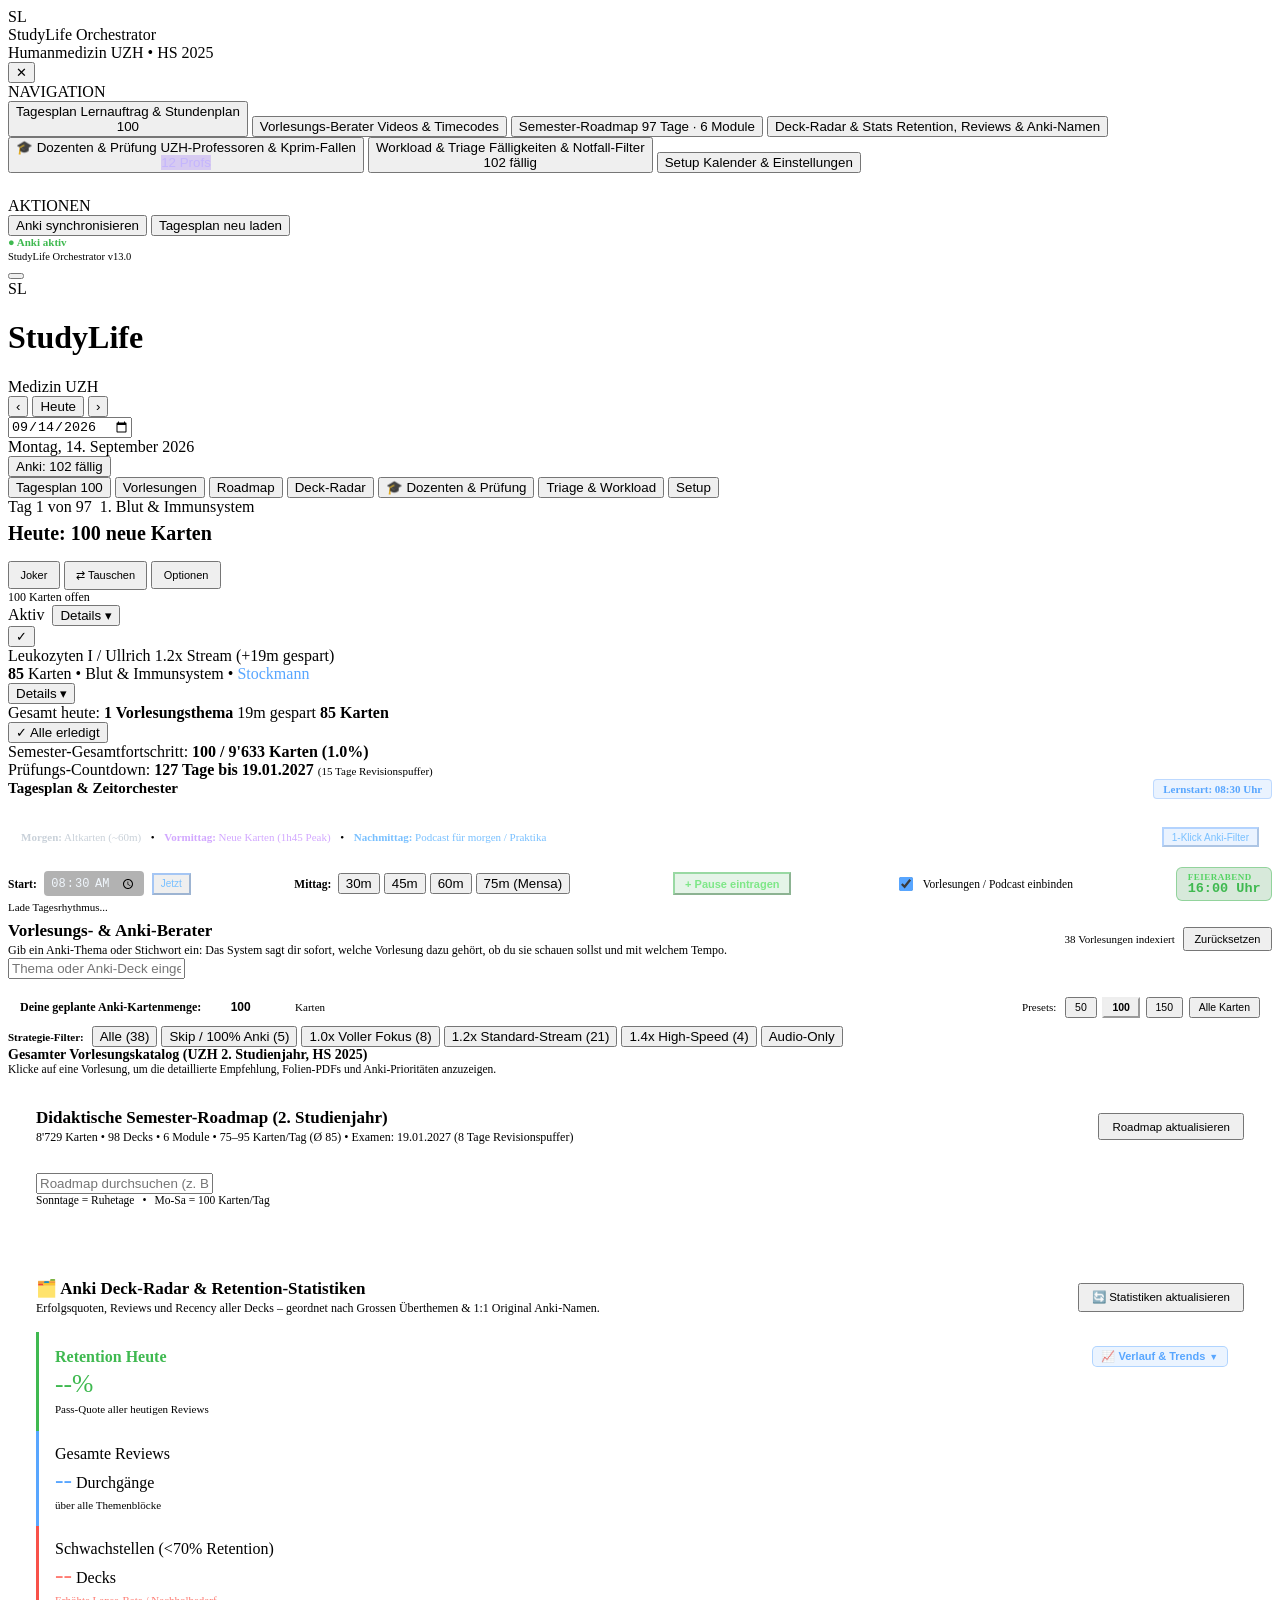
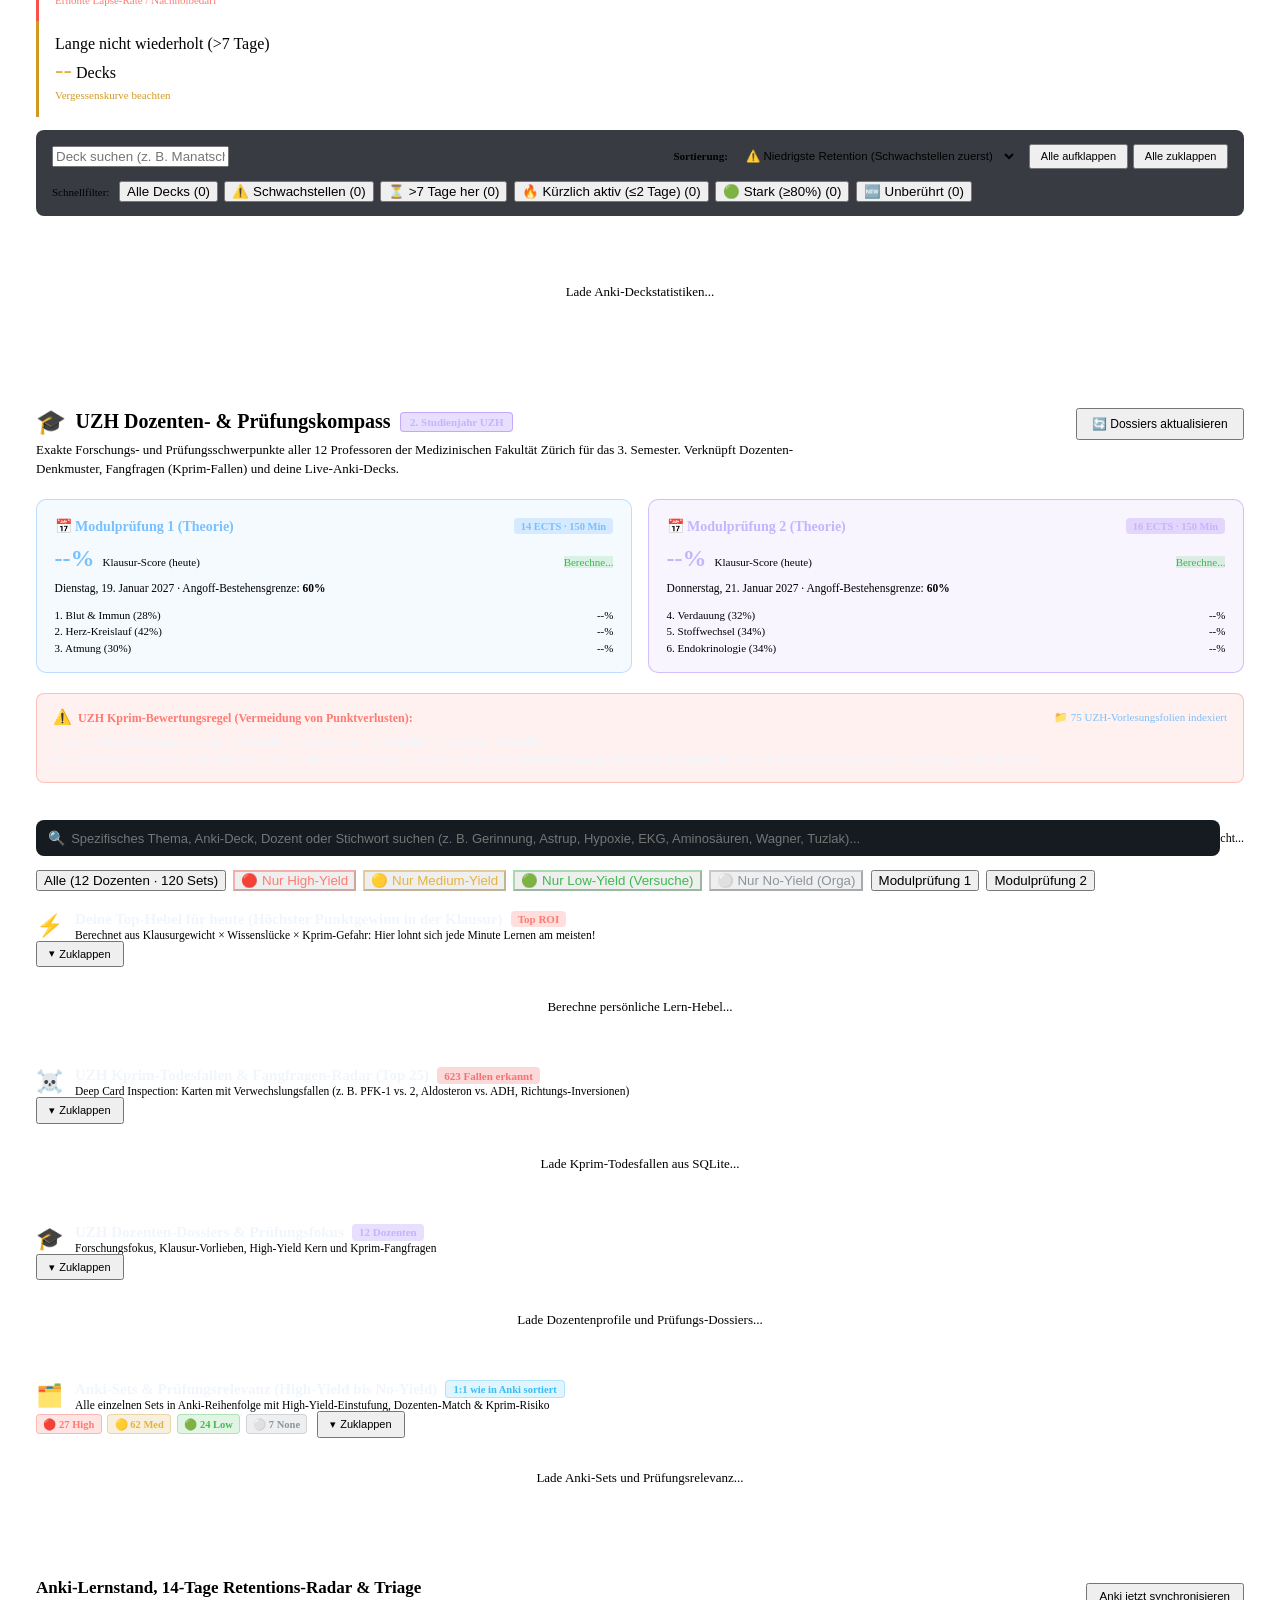
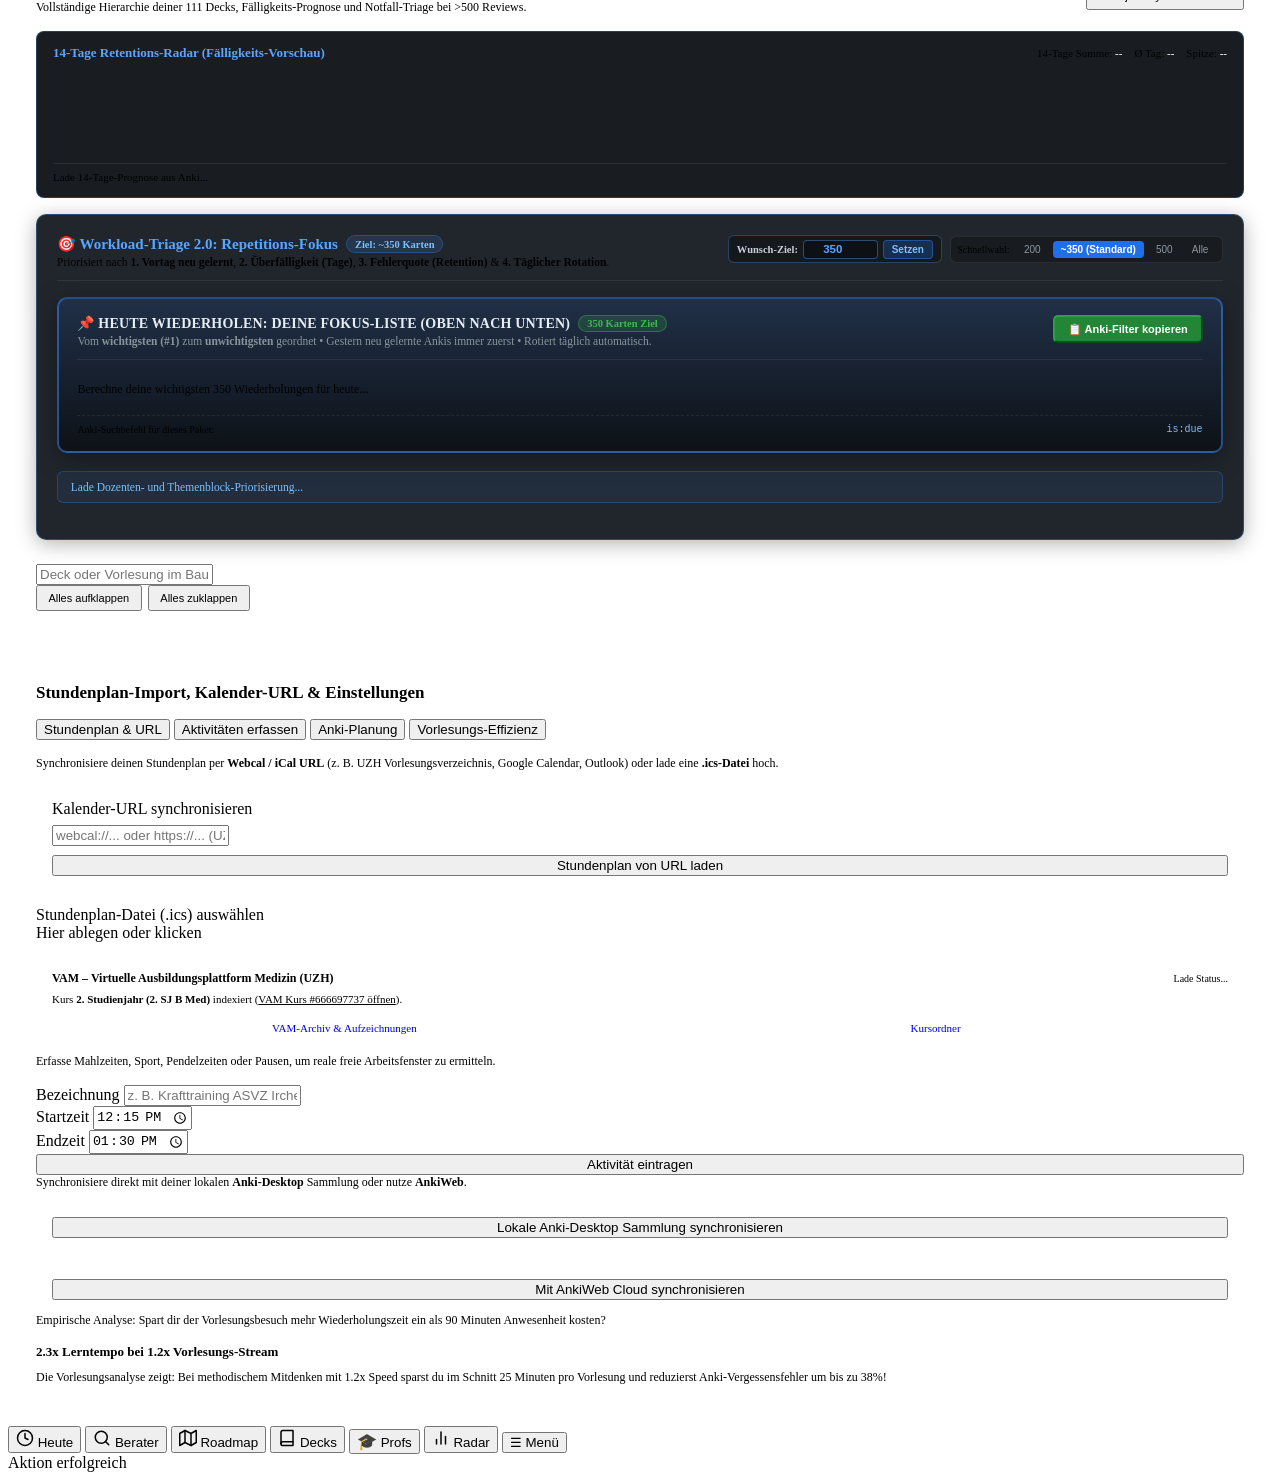
==== commit 92297ae3: "feat(triage): add top 350 focus box with Vortag newly learned detection, daily rotation, custom budg" ====
--- a/app/static/index.html
+++ b/app/static/index.html
@@ -337,7 +337,7 @@
             <div class="mission-kpi-box" style="padding: 0.75rem 1rem;">
               <span class="mission-kpi-label">Puffer bis Examen</span>
               <div class="mission-kpi-value-row" style="margin-top: 2px;">
-                <span class="mission-kpi-val" id="pacingBufferDays" style="font-size: 1.5rem;">23</span>
+                <span class="mission-kpi-val" id="pacingBufferDays" style="font-size: 1.5rem;">14</span>
                 <span class="mission-kpi-unit">Tage</span>
               </div>
               <span class="mission-kpi-sub" style="font-size: 10.5px;" id="pacingBufferSub">Examen: 19.01.2027</span>
@@ -1366,46 +1366,75 @@
           </div>
         </div>
 
-        <!-- Workload Triage 2.0 (Themenblock- & Dozenten-Ebene mit 300-Karten-Fokus) -->
+        <!-- Workload Triage 2.0 (Themenblock- & Dozenten-Ebene mit 350-Karten-Fokus) -->
         <div style="background: rgba(22, 27, 34, 0.95); padding: 1.25rem; border-radius: 10px; border: 1px solid rgba(88, 166, 255, 0.3); font-size: 12px; margin-bottom: 1.5rem; box-shadow: 0 4px 20px rgba(0,0,0,0.3);">
           
           <!-- Header Strip -->
           <div style="display: flex; justify-content: space-between; align-items: flex-start; border-bottom: 1px solid rgba(255,255,255,0.08); padding-bottom: 0.75rem; margin-bottom: 1rem; flex-wrap: wrap; gap: 0.75rem;">
             <div>
-              <div style="display: flex; align-items: center; gap: 0.5rem;">
+              <div style="display: flex; align-items: center; gap: 0.5rem; flex-wrap: wrap;">
                 <span style="font-size: 15px; font-weight: 700; color: #58a6ff;">🎯 Workload-Triage 2.0: Repetitions-Fokus</span>
                 <span id="triageActiveBudgetBadge" style="font-size: 10.5px; padding: 0.15rem 0.5rem; background: rgba(56, 139, 253, 0.15); border: 1px solid rgba(56, 139, 253, 0.3); color: #79c0ff; border-radius: 12px; font-weight: 600;">
-                  Ziel: ~300 Karten
+                  Ziel: ~350 Karten
                 </span>
               </div>
               <div style="color: var(--text-muted); font-size: 11.5px; margin-top: 3px;">
-                Wissenschaftlich priorisiert nach <strong>Tagen seit letzter Wiederholung</strong>, <strong>Fehlerquote (Retention)</strong> und <strong>Ease-Stabilität</strong>.
-              </div>
-            </div>
-
-            <!-- Capacity Budget Selector -->
-            <div style="display: flex; align-items: center; gap: 0.35rem; background: rgba(0,0,0,0.25); padding: 0.25rem 0.4rem; border-radius: 6px; border: 1px solid rgba(255,255,255,0.08);">
-              <span style="font-size: 10px; color: var(--text-muted); margin-right: 0.2rem;">Fokus-Budget:</span>
-              <button type="button" class="btn-triage-cap" onclick="setTriageBudget(150, this)" style="padding: 0.2rem 0.5rem; font-size: 10px; border-radius: 4px; border: none; background: transparent; color: #8b949e; cursor: pointer;">150</button>
-              <button type="button" class="btn-triage-cap active" onclick="setTriageBudget(300, this)" style="padding: 0.2rem 0.5rem; font-size: 10px; border-radius: 4px; border: none; background: #1f6feb; color: #fff; font-weight: 600; cursor: pointer;">~300</button>
-              <button type="button" class="btn-triage-cap" onclick="setTriageBudget(500, this)" style="padding: 0.2rem 0.5rem; font-size: 10px; border-radius: 4px; border: none; background: transparent; color: #8b949e; cursor: pointer;">500</button>
-              <button type="button" class="btn-triage-cap" onclick="setTriageBudget(null, this)" style="padding: 0.2rem 0.5rem; font-size: 10px; border-radius: 4px; border: none; background: transparent; color: #8b949e; cursor: pointer;">Alle</button>
-            </div>
-          </div>
-
-          <!-- Quick Action Bar: 1-Click Anki Filter for Curated Budget -->
-          <div id="pageTriageCombinedBar" style="background: rgba(31, 111, 235, 0.1); border: 1px solid rgba(56, 139, 253, 0.3); border-radius: 6px; padding: 0.65rem 0.85rem; margin-bottom: 1rem; display: flex; justify-content: space-between; align-items: center; gap: 0.75rem; flex-wrap: wrap;">
-            <div style="display: flex; align-items: center; gap: 0.5rem; flex: 1; min-width: 250px;">
-              <span style="font-size: 14px;">⚡</span>
-              <div style="font-size: 11.5px; color: #e6edf3;">
-                <span id="pageTriageBudgetText"><strong>Top-Dozenten-Paket:</strong> Bereit für Anki-Repetition</span>
-                <span id="pageTriageQueryPreview" style="display: block; font-family: monospace; font-size: 10.5px; color: #79c0ff; white-space: nowrap; overflow: hidden; text-overflow: ellipsis; max-width: 450px; margin-top: 2px;">is:due</span>
-              </div>
-            </div>
-            <div style="display: flex; gap: 0.4rem;">
-              <button type="button" id="btnCopyPageTriageQuery" onclick="copyPageTriageQuery()" class="btn-primary" style="font-size: 11px; padding: 0.35rem 0.8rem; background: #238636; border-color: #2ea043; color: #fff; font-weight: 600; border-radius: 5px; cursor: pointer; display: flex; align-items: center; gap: 4px;">
-                📋 Anki-Filter kopieren
-              </button>
+                Priorisiert nach <strong>1. Vortag neu gelernt</strong>, <strong>2. Überfälligkeit (Tage)</strong>, <strong>3. Fehlerquote (Retention)</strong> &amp; <strong>4. Täglicher Rotation</strong>.
+              </div>
+            </div>
+
+            <!-- Capacity Budget Selector + Custom Input (Default 350) -->
+            <div style="display: flex; align-items: center; gap: 0.5rem; flex-wrap: wrap;">
+              <div style="display: flex; align-items: center; gap: 0.3rem; background: rgba(0,0,0,0.35); padding: 0.22rem 0.5rem; border-radius: 6px; border: 1px solid rgba(88, 166, 255, 0.3);">
+                <label for="triageCustomBudgetInput" style="font-size: 10.5px; color: #c9d1d9; font-weight: 600;">Wunsch-Ziel:</label>
+                <input type="number" id="triageCustomBudgetInput" value="350" min="10" max="5000" step="10"
+                  onkeydown="if(event.key==='Enter'){event.preventDefault(); applyCustomTriageBudget();}"
+                  style="width: 62px; padding: 0.15rem 0.35rem; font-size: 11.5px; font-weight: 700; color: #58a6ff; background: rgba(13, 17, 23, 0.9); border: 1px solid rgba(88, 166, 255, 0.4); border-radius: 4px; text-align: center;">
+                <button type="button" onclick="applyCustomTriageBudget()" style="padding: 0.2rem 0.5rem; font-size: 10px; font-weight: 600; border-radius: 4px; border: 1px solid rgba(56,139,253,0.4); background: rgba(31, 111, 235, 0.25); color: #79c0ff; cursor: pointer;">
+                  Setzen
+                </button>
+              </div>
+
+              <div style="display: flex; align-items: center; gap: 0.3rem; background: rgba(0,0,0,0.25); padding: 0.25rem 0.4rem; border-radius: 6px; border: 1px solid rgba(255,255,255,0.08);">
+                <span style="font-size: 10px; color: var(--text-muted); margin-right: 0.15rem;">Schnellwahl:</span>
+                <button type="button" class="btn-triage-cap" data-cap="200" onclick="setTriageBudget(200, this)" style="padding: 0.2rem 0.45rem; font-size: 10px; border-radius: 4px; border: none; background: transparent; color: #8b949e; cursor: pointer;">200</button>
+                <button type="button" class="btn-triage-cap active" data-cap="350" onclick="setTriageBudget(350, this)" style="padding: 0.2rem 0.5rem; font-size: 10px; border-radius: 4px; border: none; background: #1f6feb; color: #fff; font-weight: 600; cursor: pointer;">~350 (Standard)</button>
+                <button type="button" class="btn-triage-cap" data-cap="500" onclick="setTriageBudget(500, this)" style="padding: 0.2rem 0.45rem; font-size: 10px; border-radius: 4px; border: none; background: transparent; color: #8b949e; cursor: pointer;">500</button>
+                <button type="button" class="btn-triage-cap" data-cap="all" onclick="setTriageBudget(9999, this)" style="padding: 0.2rem 0.45rem; font-size: 10px; border-radius: 4px; border: none; background: transparent; color: #8b949e; cursor: pointer;">Alle</button>
+              </div>
+            </div>
+          </div>
+
+          <!-- TOP PRIORITY FOCUS BOX: Welche 350 Ankis muss ich heute wiederholen? (Von wichtigstem zu unwichtigstem) -->
+          <div id="pageTriageTopFocusBox" style="background: linear-gradient(180deg, rgba(31, 111, 235, 0.14) 0%, rgba(13, 17, 23, 0.96) 100%); border: 2px solid rgba(56, 139, 253, 0.5); border-radius: 10px; padding: 1rem 1.15rem; margin-bottom: 1.15rem; box-shadow: 0 6px 24px rgba(0, 0, 0, 0.35);">
+            <div style="display: flex; justify-content: space-between; align-items: flex-start; gap: 0.75rem; flex-wrap: wrap; border-bottom: 1px solid rgba(255,255,255,0.08); padding-bottom: 0.75rem; margin-bottom: 0.85rem;">
+              <div>
+                <div style="display: flex; align-items: center; gap: 0.5rem; flex-wrap: wrap;">
+                  <span style="font-size: 14px; font-weight: 800; color: #e6edf3; letter-spacing: 0.2px;">📌 HEUTE WIEDERHOLEN: DEINE FOKUS-LISTE (OBEN NACH UNTEN)</span>
+                  <span id="pageTriageCoveragePill" style="font-size: 10.5px; padding: 0.12rem 0.5rem; border-radius: 10px; background: rgba(63, 185, 80, 0.18); border: 1px solid rgba(63, 185, 80, 0.4); color: #3fb950; font-weight: 700;">
+                    350 Karten Ziel
+                  </span>
+                </div>
+                <div id="pageTriageBudgetText" style="font-size: 11.5px; color: #8b949e; margin-top: 3px;">
+                  Vom <strong>wichtigsten (#1)</strong> zum <strong>unwichtigsten</strong> geordnet • Gestern neu gelernte Ankis immer zuerst • Rotiert täglich automatisch.
+                </div>
+              </div>
+              <div style="display: flex; align-items: center; gap: 0.4rem;">
+                <button type="button" id="btnCopyPageTriageQuery" onclick="copyPageTriageQuery()" class="btn-primary" style="font-size: 11px; padding: 0.35rem 0.8rem; background: #238636; border-color: #2ea043; color: #fff; font-weight: 600; border-radius: 5px; cursor: pointer; display: flex; align-items: center; gap: 4px;">
+                  📋 Anki-Filter kopieren
+                </button>
+              </div>
+            </div>
+
+            <!-- Dynamic Checklist of Top Decks (#1 to #N) + Completed Today + Multi-Day Rollover -->
+            <div id="pageTriageTopChecklistContainer">
+              <div style="color: var(--text-muted); padding: 0.5rem 0;">Berechne deine wichtigsten 350 Wiederholungen für heute...</div>
+            </div>
+
+            <!-- Hidden/compact query preview for compatibility -->
+            <div style="margin-top: 0.65rem; padding-top: 0.5rem; border-top: 1px dashed rgba(255,255,255,0.08); display: flex; align-items: center; justify-content: space-between; gap: 0.5rem; flex-wrap: wrap;">
+              <span style="font-size: 10px; color: var(--text-muted);">Anki-Suchbefehl für dieses Paket:</span>
+              <span id="pageTriageQueryPreview" style="font-family: monospace; font-size: 10px; color: #79c0ff; white-space: nowrap; overflow: hidden; text-overflow: ellipsis; max-width: 650px;">is:due</span>
             </div>
           </div>
 
@@ -2319,7 +2348,7 @@
       }
     } catch (e) {}
   </script>
-  <script src="/static/app.js?v=59.2"></script>
+  <script src="/static/app.js?v=60.0"></script>
   <script>
     // NUCLEAR SW RESET: Unregister ALL service workers unconditionally.
     // The SW caused cache poisoning bugs. We disable it permanently.
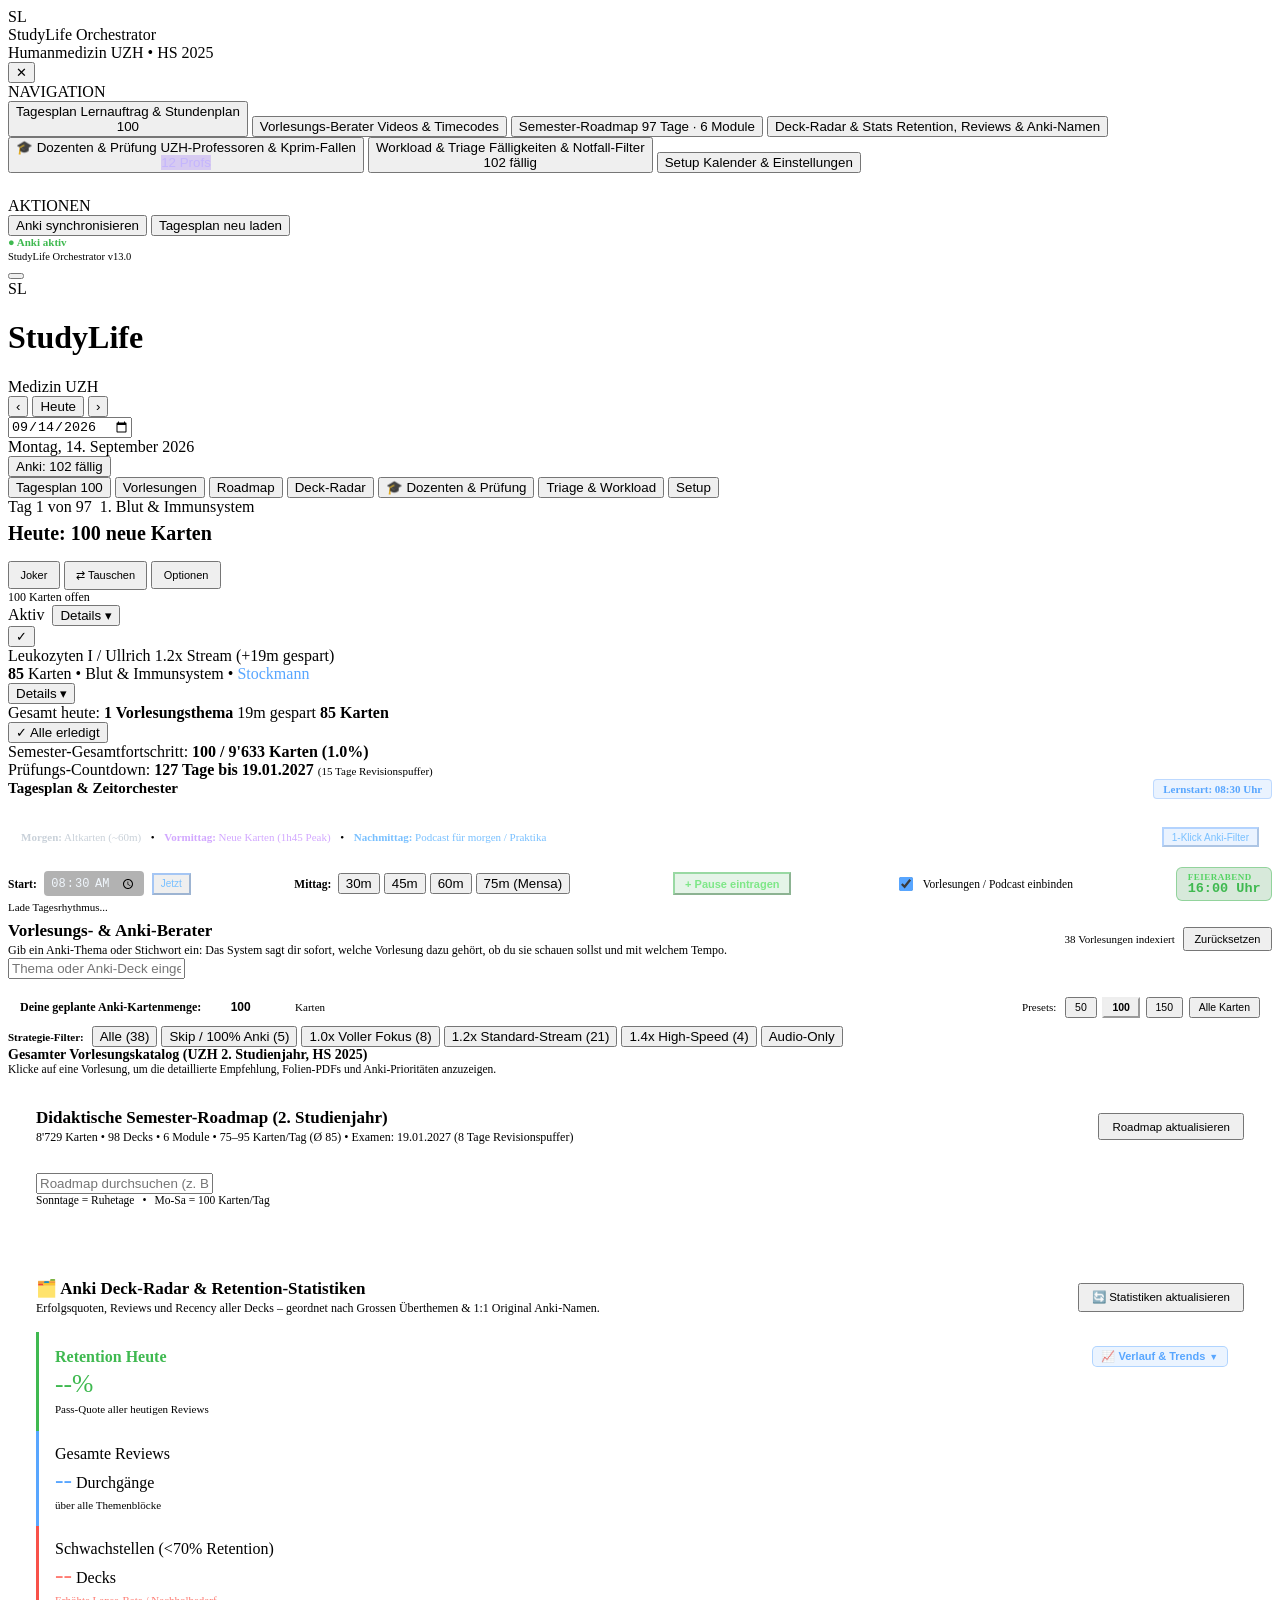
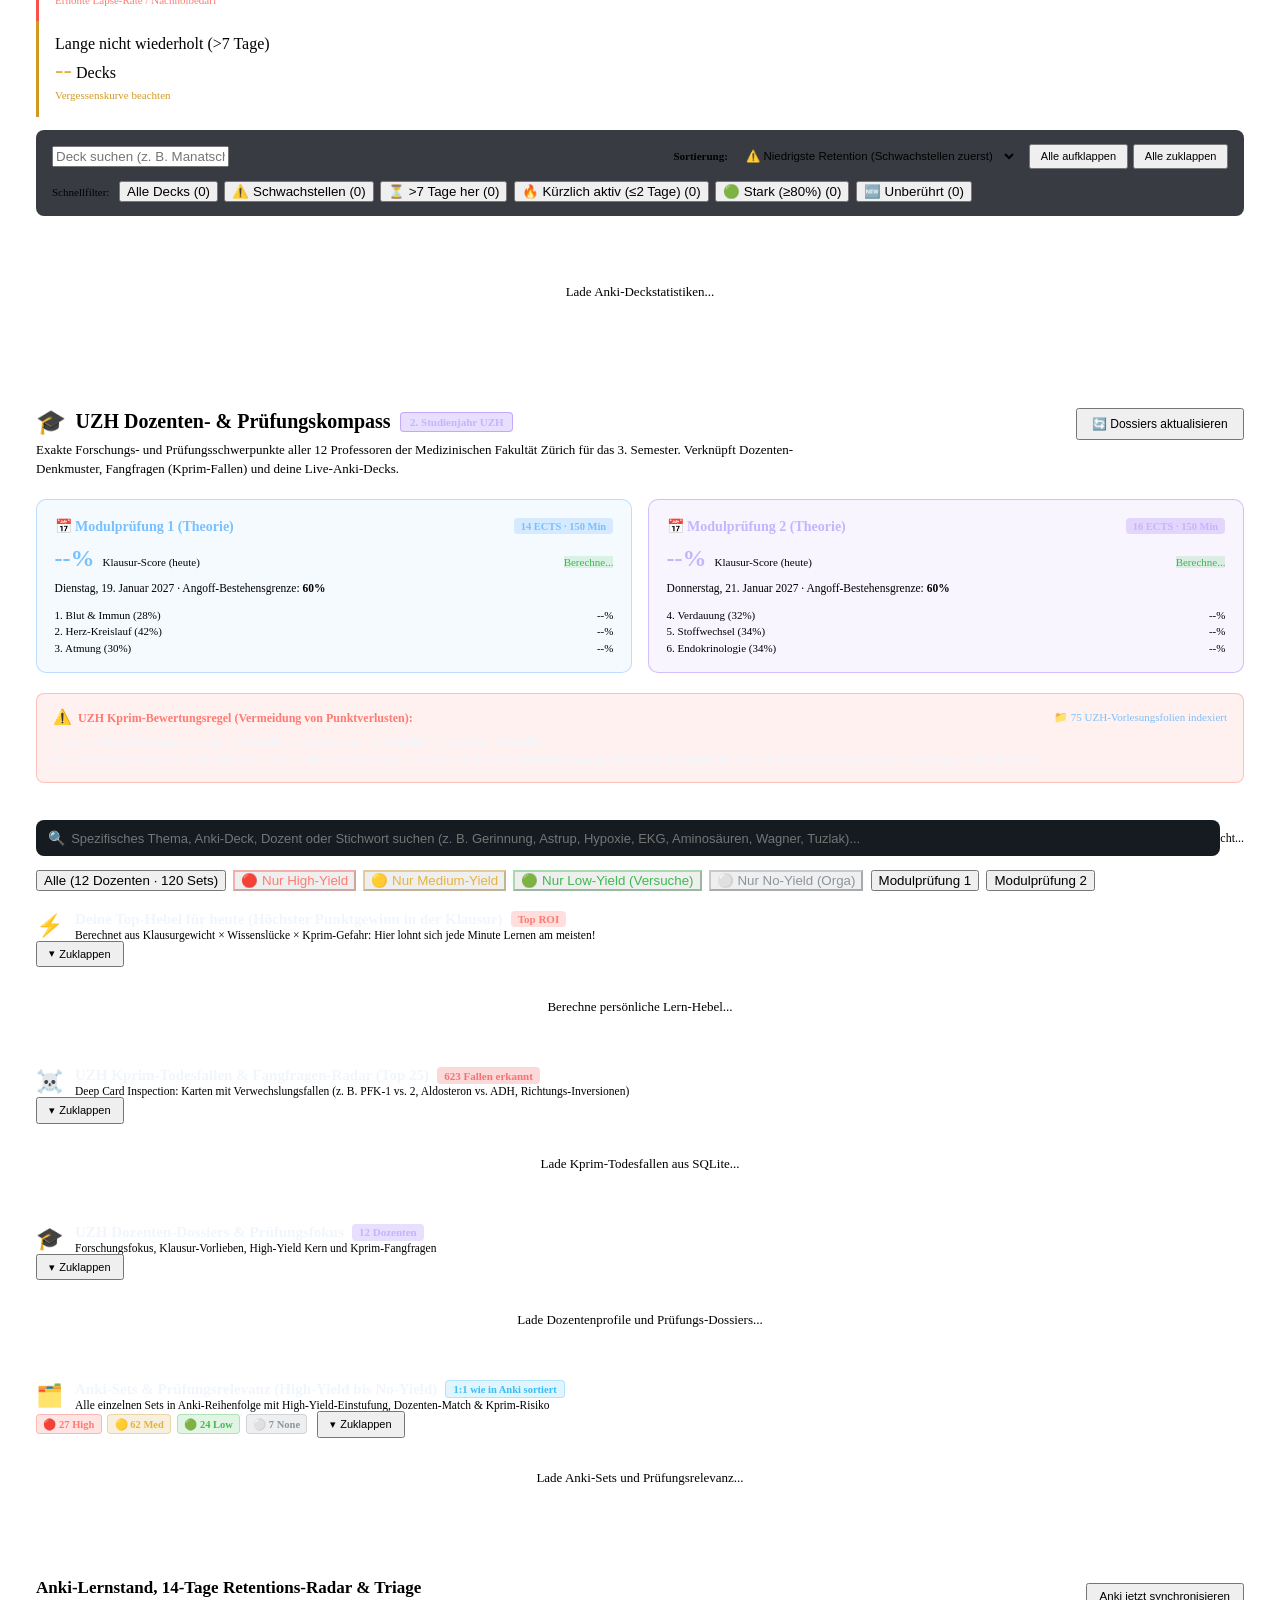
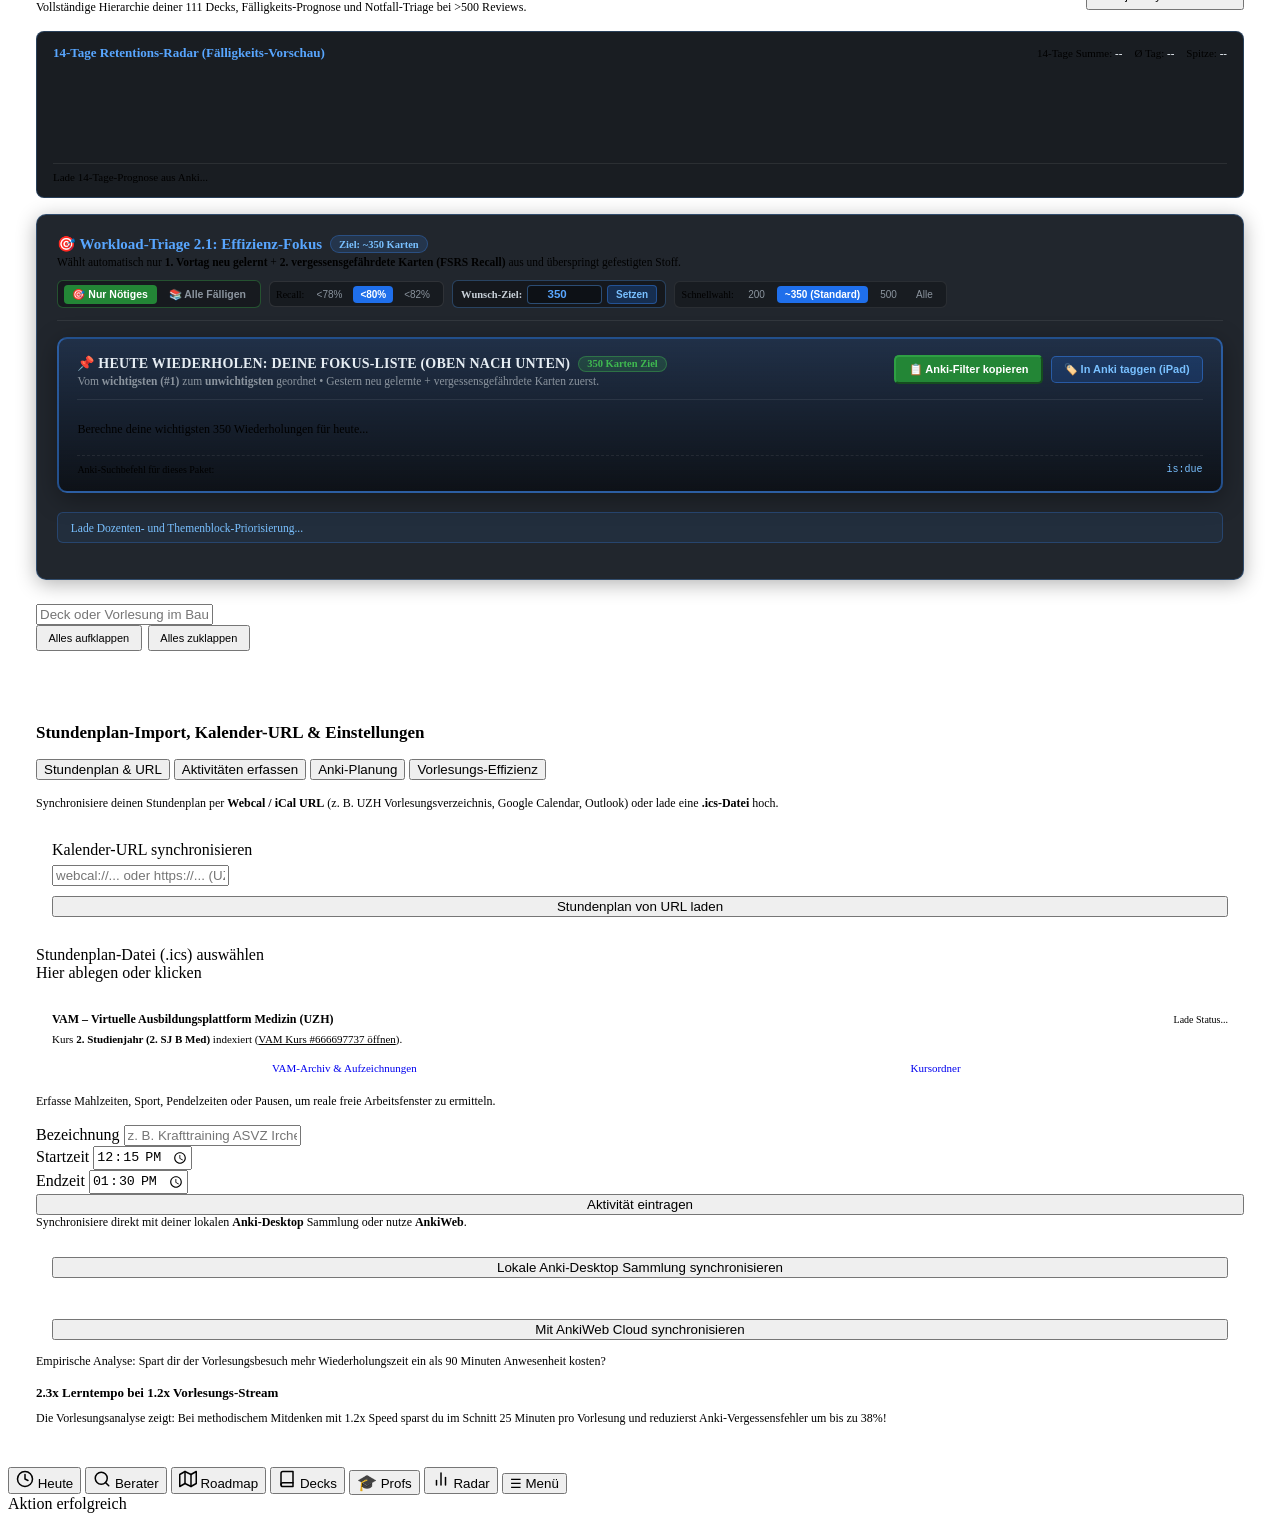
==== commit 1a337511: "feat: Workload Triage 2.1 Smart FSRS Efficiency Focus (Vortag + R<80% + 1-click iPad tag)" ====
--- a/app/static/index.html
+++ b/app/static/index.html
@@ -1366,25 +1366,39 @@
           </div>
         </div>
 
-        <!-- Workload Triage 2.0 (Themenblock- & Dozenten-Ebene mit 350-Karten-Fokus) -->
+        <!-- Workload Triage 2.1 (Effizienz-Fokus: Vortag + FSRS Schwachstellen + Budget) -->
         <div style="background: rgba(22, 27, 34, 0.95); padding: 1.25rem; border-radius: 10px; border: 1px solid rgba(88, 166, 255, 0.3); font-size: 12px; margin-bottom: 1.5rem; box-shadow: 0 4px 20px rgba(0,0,0,0.3);">
           
           <!-- Header Strip -->
           <div style="display: flex; justify-content: space-between; align-items: flex-start; border-bottom: 1px solid rgba(255,255,255,0.08); padding-bottom: 0.75rem; margin-bottom: 1rem; flex-wrap: wrap; gap: 0.75rem;">
             <div>
               <div style="display: flex; align-items: center; gap: 0.5rem; flex-wrap: wrap;">
-                <span style="font-size: 15px; font-weight: 700; color: #58a6ff;">🎯 Workload-Triage 2.0: Repetitions-Fokus</span>
+                <span style="font-size: 15px; font-weight: 700; color: #58a6ff;">🎯 Workload-Triage 2.1: Effizienz-Fokus</span>
                 <span id="triageActiveBudgetBadge" style="font-size: 10.5px; padding: 0.15rem 0.5rem; background: rgba(56, 139, 253, 0.15); border: 1px solid rgba(56, 139, 253, 0.3); color: #79c0ff; border-radius: 12px; font-weight: 600;">
                   Ziel: ~350 Karten
                 </span>
               </div>
               <div style="color: var(--text-muted); font-size: 11.5px; margin-top: 3px;">
-                Priorisiert nach <strong>1. Vortag neu gelernt</strong>, <strong>2. Überfälligkeit (Tage)</strong>, <strong>3. Fehlerquote (Retention)</strong> &amp; <strong>4. Täglicher Rotation</strong>.
-              </div>
-            </div>
-
-            <!-- Capacity Budget Selector + Custom Input (Default 350) -->
+                Wählt automatisch nur <strong>1. Vortag neu gelernt</strong> + <strong>2. vergessensgefährdete Karten (FSRS Recall)</strong> aus und überspringt gefestigten Stoff.
+              </div>
+            </div>
+
+            <!-- Focus Mode, FSRS Threshold & Capacity Budget Controls -->
             <div style="display: flex; align-items: center; gap: 0.5rem; flex-wrap: wrap;">
+              <!-- Smart vs All Toggle -->
+              <div style="display: flex; align-items: center; gap: 0.25rem; background: rgba(0,0,0,0.3); padding: 0.22rem 0.35rem; border-radius: 6px; border: 1px solid rgba(63, 185, 80, 0.35);">
+                <button type="button" id="btnTriageModeSmart" class="btn-triage-mode active" data-mode="smart" onclick="setTriageFocusMode('smart', this)" style="padding: 0.2rem 0.55rem; font-size: 10.5px; border-radius: 4px; border: none; background: #238636; color: #fff; font-weight: 700; cursor: pointer;">🎯 Nur Nötiges</button>
+                <button type="button" id="btnTriageModeAll" class="btn-triage-mode" data-mode="all" onclick="setTriageFocusMode('all', this)" style="padding: 0.2rem 0.5rem; font-size: 10.5px; border-radius: 4px; border: none; background: transparent; color: #8b949e; font-weight: 600; cursor: pointer;">📚 Alle Fälligen</button>
+              </div>
+
+              <!-- FSRS Retrievability Threshold Selector -->
+              <div id="triageRThresholdGroup" style="display: flex; align-items: center; gap: 0.25rem; background: rgba(0,0,0,0.28); padding: 0.22rem 0.4rem; border-radius: 6px; border: 1px solid rgba(255,255,255,0.1);">
+                <span style="font-size: 10px; color: var(--text-muted); margin-right: 0.1rem;">Recall:</span>
+                <button type="button" class="btn-triage-r" data-r="0.78" onclick="setTriageRThreshold(0.78, this)" title="Streng: Nur Vortag + akute Karten unter 78% Abrufwahrscheinlichkeit" style="padding: 0.18rem 0.42rem; font-size: 10px; border-radius: 4px; border: none; background: transparent; color: #8b949e; cursor: pointer;">&lt;78%</button>
+                <button type="button" class="btn-triage-r active" data-r="0.80" onclick="setTriageRThreshold(0.80, this)" title="Standard: Vortag + Karten unter 80% Abrufwahrscheinlichkeit" style="padding: 0.18rem 0.45rem; font-size: 10px; border-radius: 4px; border: none; background: #1f6feb; color: #fff; font-weight: 600; cursor: pointer;">&lt;80%</button>
+                <button type="button" class="btn-triage-r" data-r="0.82" onclick="setTriageRThreshold(0.82, this)" title="Gründlich: Vortag + Karten unter 82% Abrufwahrscheinlichkeit" style="padding: 0.18rem 0.42rem; font-size: 10px; border-radius: 4px; border: none; background: transparent; color: #8b949e; cursor: pointer;">&lt;82%</button>
+              </div>
+
               <div style="display: flex; align-items: center; gap: 0.3rem; background: rgba(0,0,0,0.35); padding: 0.22rem 0.5rem; border-radius: 6px; border: 1px solid rgba(88, 166, 255, 0.3);">
                 <label for="triageCustomBudgetInput" style="font-size: 10.5px; color: #c9d1d9; font-weight: 600;">Wunsch-Ziel:</label>
                 <input type="number" id="triageCustomBudgetInput" value="350" min="10" max="5000" step="10"
@@ -1416,12 +1430,15 @@
                   </span>
                 </div>
                 <div id="pageTriageBudgetText" style="font-size: 11.5px; color: #8b949e; margin-top: 3px;">
-                  Vom <strong>wichtigsten (#1)</strong> zum <strong>unwichtigsten</strong> geordnet • Gestern neu gelernte Ankis immer zuerst • Rotiert täglich automatisch.
+                  Vom <strong>wichtigsten (#1)</strong> zum <strong>unwichtigsten</strong> geordnet • Gestern neu gelernte + vergessensgefährdete Karten zuerst.
                 </div>
               </div>
-              <div style="display: flex; align-items: center; gap: 0.4rem;">
+              <div style="display: flex; align-items: center; gap: 0.45rem; flex-wrap: wrap;">
                 <button type="button" id="btnCopyPageTriageQuery" onclick="copyPageTriageQuery()" class="btn-primary" style="font-size: 11px; padding: 0.35rem 0.8rem; background: #238636; border-color: #2ea043; color: #fff; font-weight: 600; border-radius: 5px; cursor: pointer; display: flex; align-items: center; gap: 4px;">
                   📋 Anki-Filter kopieren
+                </button>
+                <button type="button" id="btnApplyTriageFocusTag" onclick="applyTriageFocusTag(this)" class="btn-secondary" title="Markiert exakt diese Fokus-Karten in Anki mit tag:SL_Heute_Fokus &amp; synct für das iPad" style="font-size: 11px; padding: 0.35rem 0.75rem; background: rgba(31, 111, 235, 0.18); border: 1px solid rgba(56, 139, 253, 0.45); color: #79c0ff; font-weight: 600; border-radius: 5px; cursor: pointer; display: flex; align-items: center; gap: 4px;">
+                  🏷️ In Anki taggen (iPad)
                 </button>
               </div>
             </div>
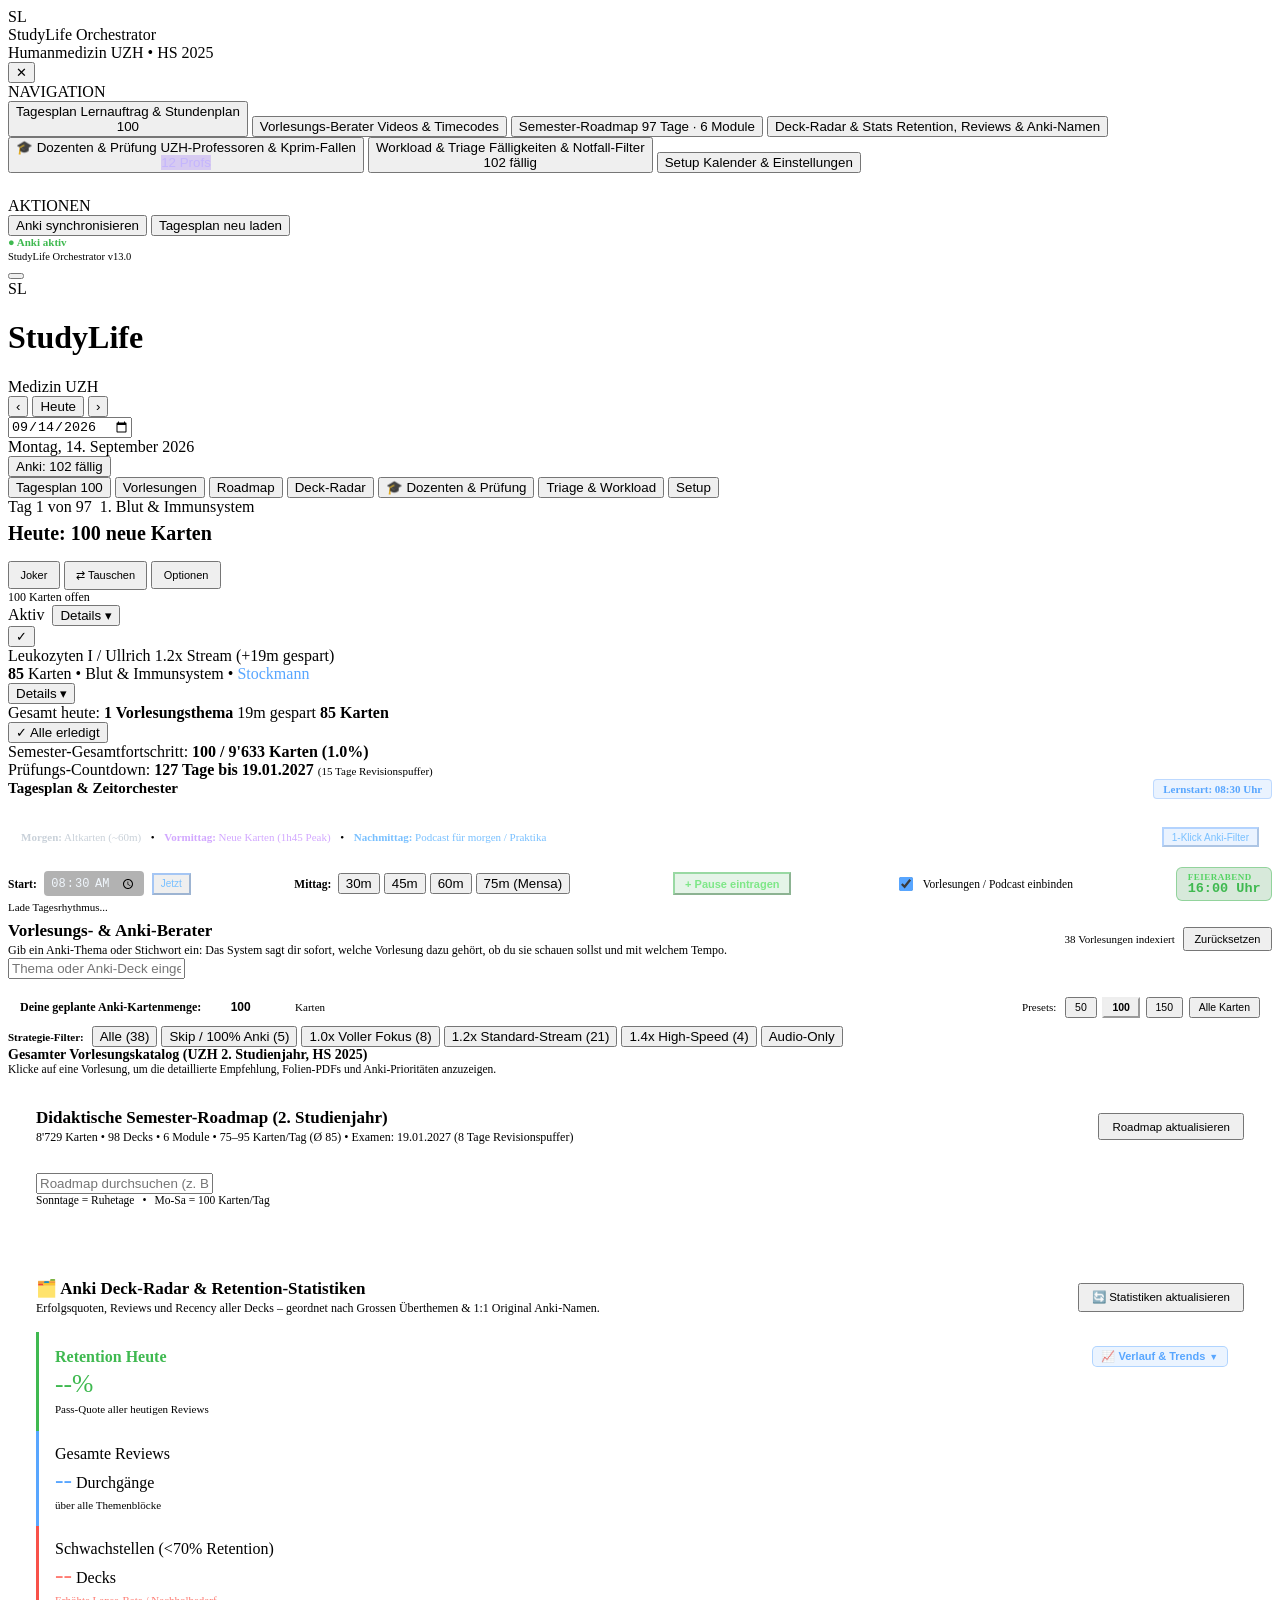
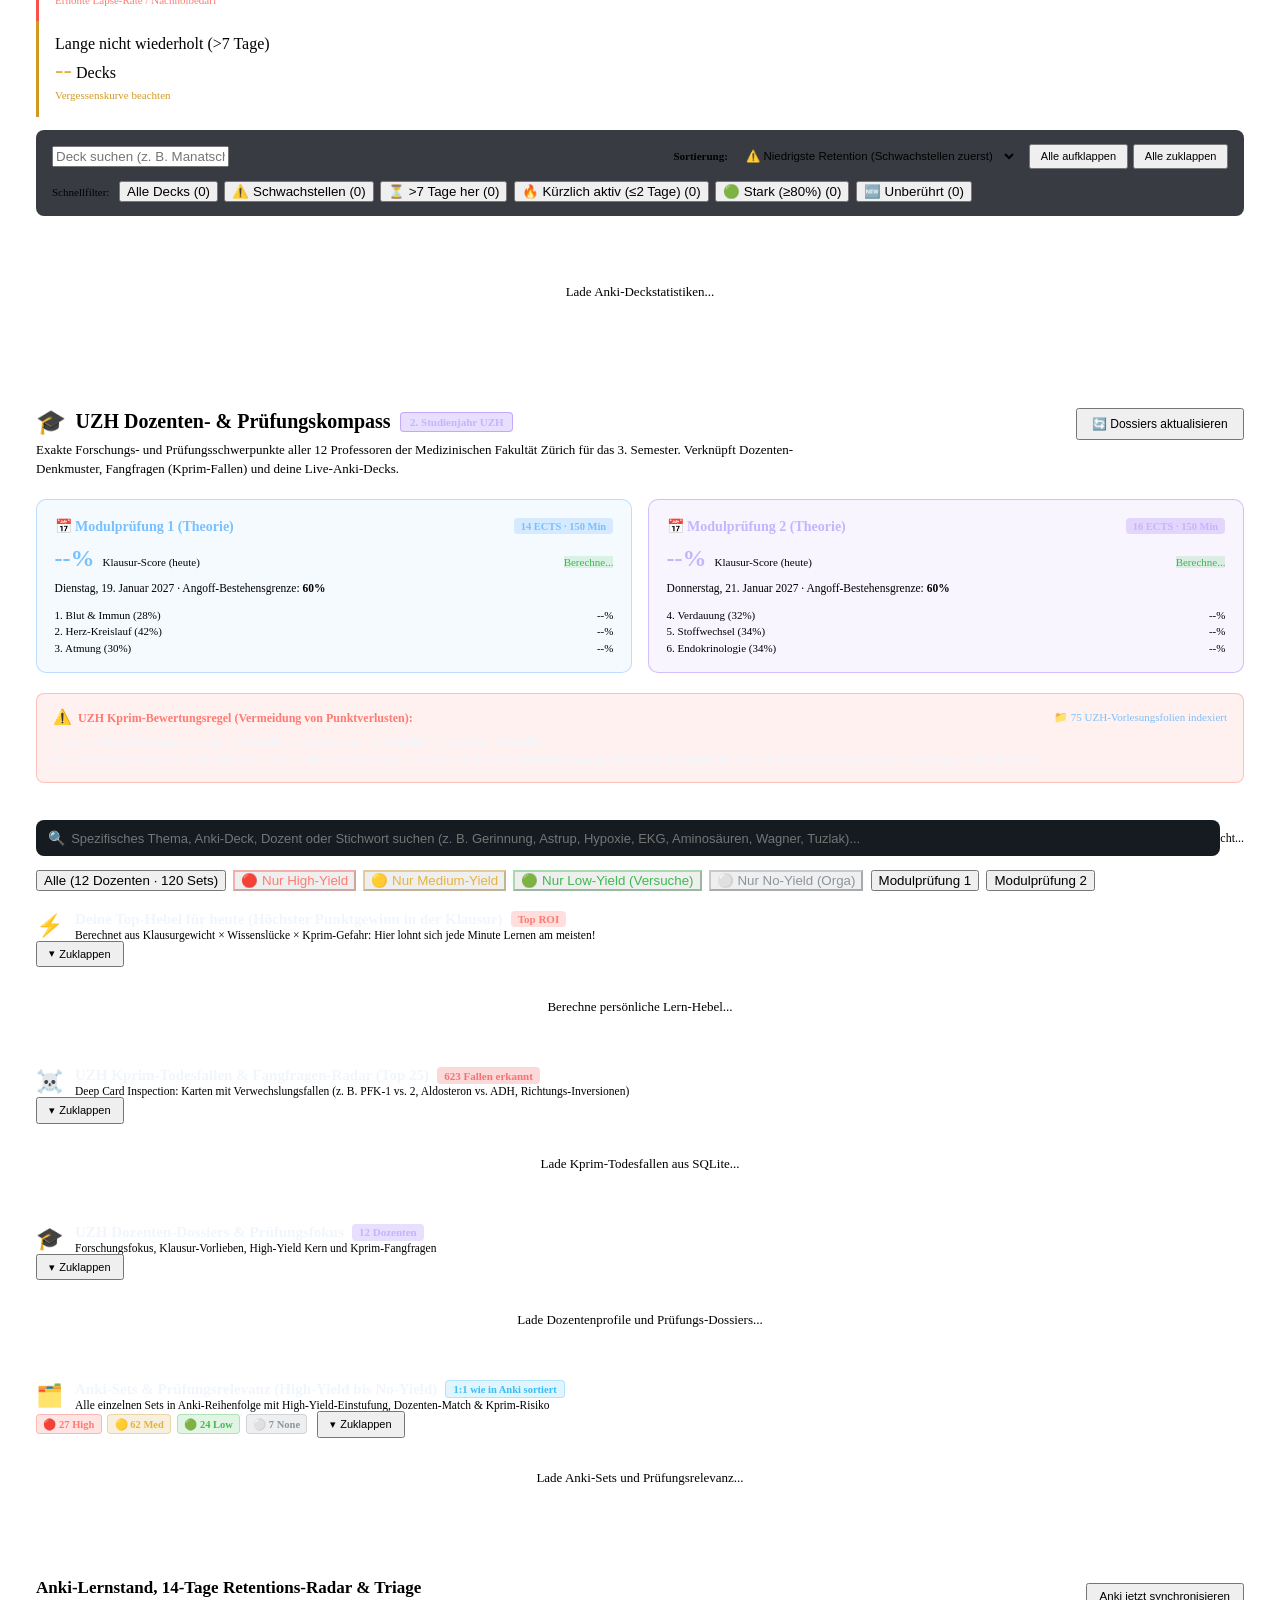
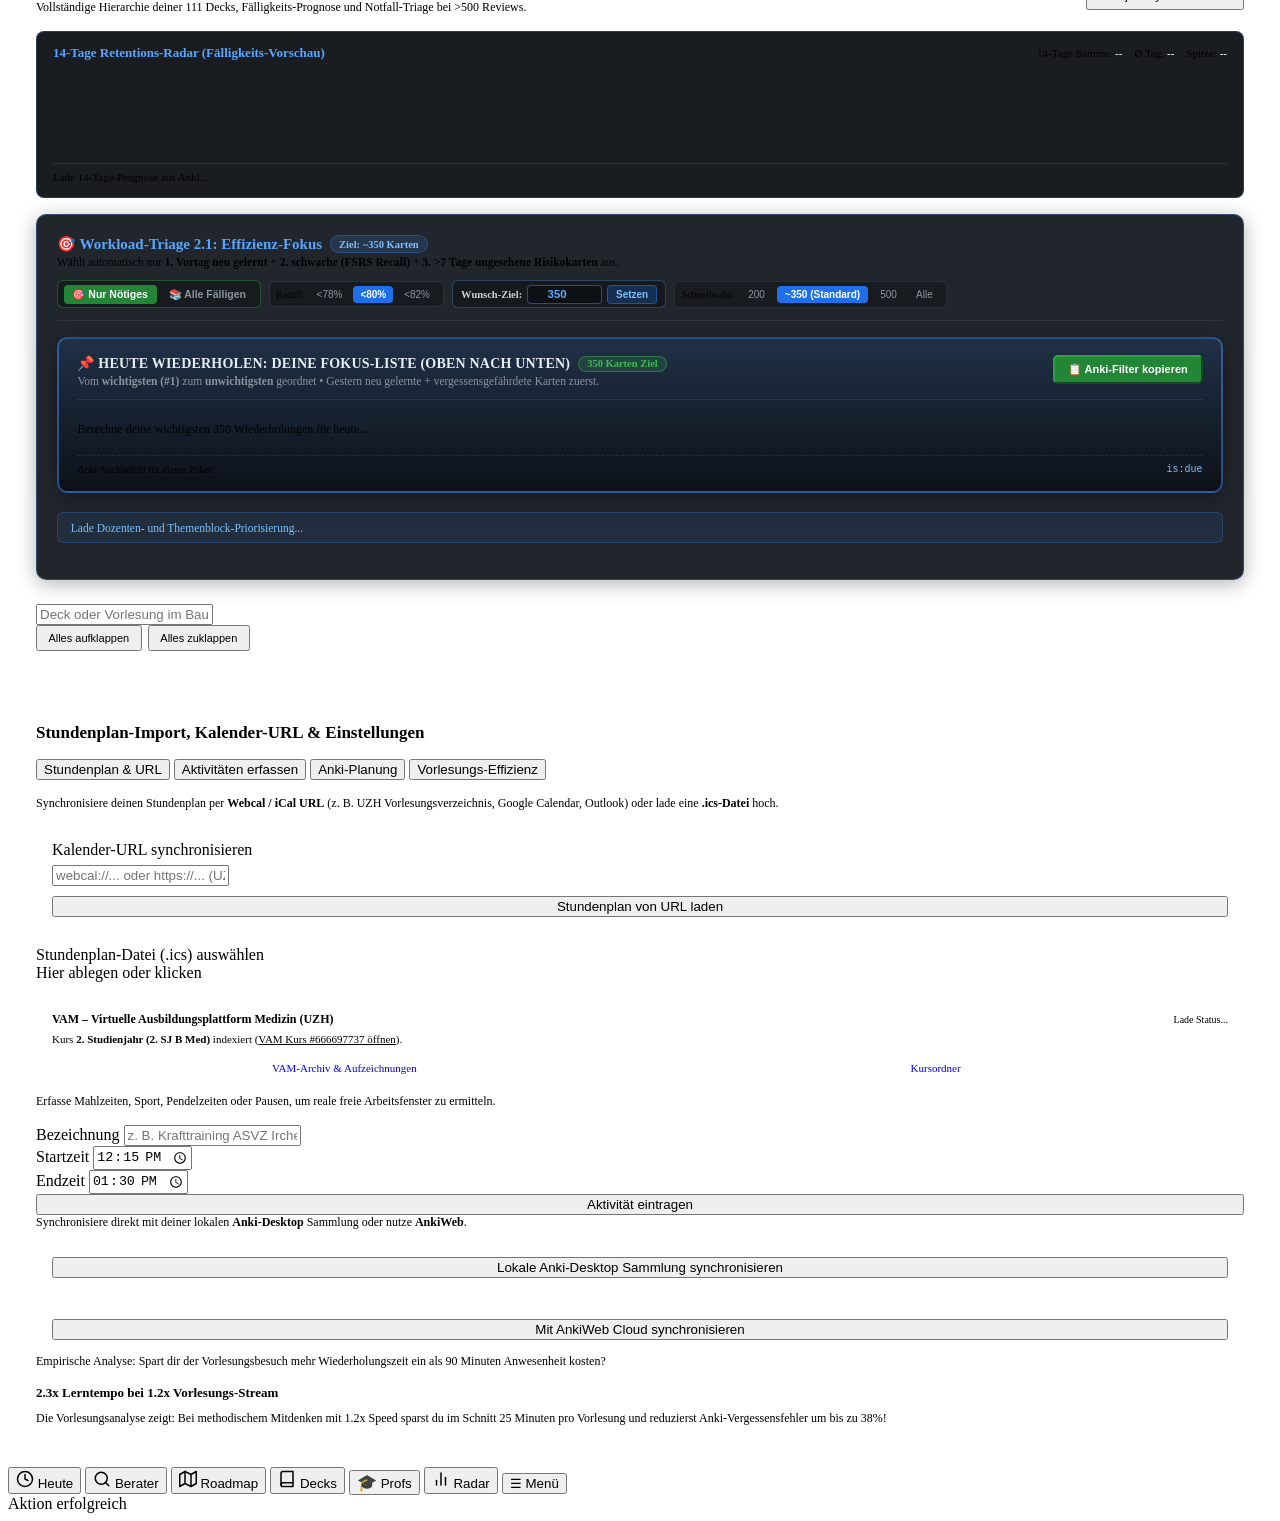
==== commit 6fa5e406: "Triage 2.2: Add >=7d unseen risk guard (time factor) and remove iPad tag button per plan feedback" ====
--- a/app/static/index.html
+++ b/app/static/index.html
@@ -1379,7 +1379,7 @@
                 </span>
               </div>
               <div style="color: var(--text-muted); font-size: 11.5px; margin-top: 3px;">
-                Wählt automatisch nur <strong>1. Vortag neu gelernt</strong> + <strong>2. vergessensgefährdete Karten (FSRS Recall)</strong> aus und überspringt gefestigten Stoff.
+                Wählt automatisch nur <strong>1. Vortag neu gelernt</strong> + <strong>2. schwache (FSRS Recall)</strong> + <strong>3. &gt;7 Tage ungesehene Risikokarten</strong> aus.
               </div>
             </div>
 
@@ -1436,9 +1436,6 @@
               <div style="display: flex; align-items: center; gap: 0.45rem; flex-wrap: wrap;">
                 <button type="button" id="btnCopyPageTriageQuery" onclick="copyPageTriageQuery()" class="btn-primary" style="font-size: 11px; padding: 0.35rem 0.8rem; background: #238636; border-color: #2ea043; color: #fff; font-weight: 600; border-radius: 5px; cursor: pointer; display: flex; align-items: center; gap: 4px;">
                   📋 Anki-Filter kopieren
-                </button>
-                <button type="button" id="btnApplyTriageFocusTag" onclick="applyTriageFocusTag(this)" class="btn-secondary" title="Markiert exakt diese Fokus-Karten in Anki mit tag:SL_Heute_Fokus &amp; synct für das iPad" style="font-size: 11px; padding: 0.35rem 0.75rem; background: rgba(31, 111, 235, 0.18); border: 1px solid rgba(56, 139, 253, 0.45); color: #79c0ff; font-weight: 600; border-radius: 5px; cursor: pointer; display: flex; align-items: center; gap: 4px;">
-                  🏷️ In Anki taggen (iPad)
                 </button>
               </div>
             </div>
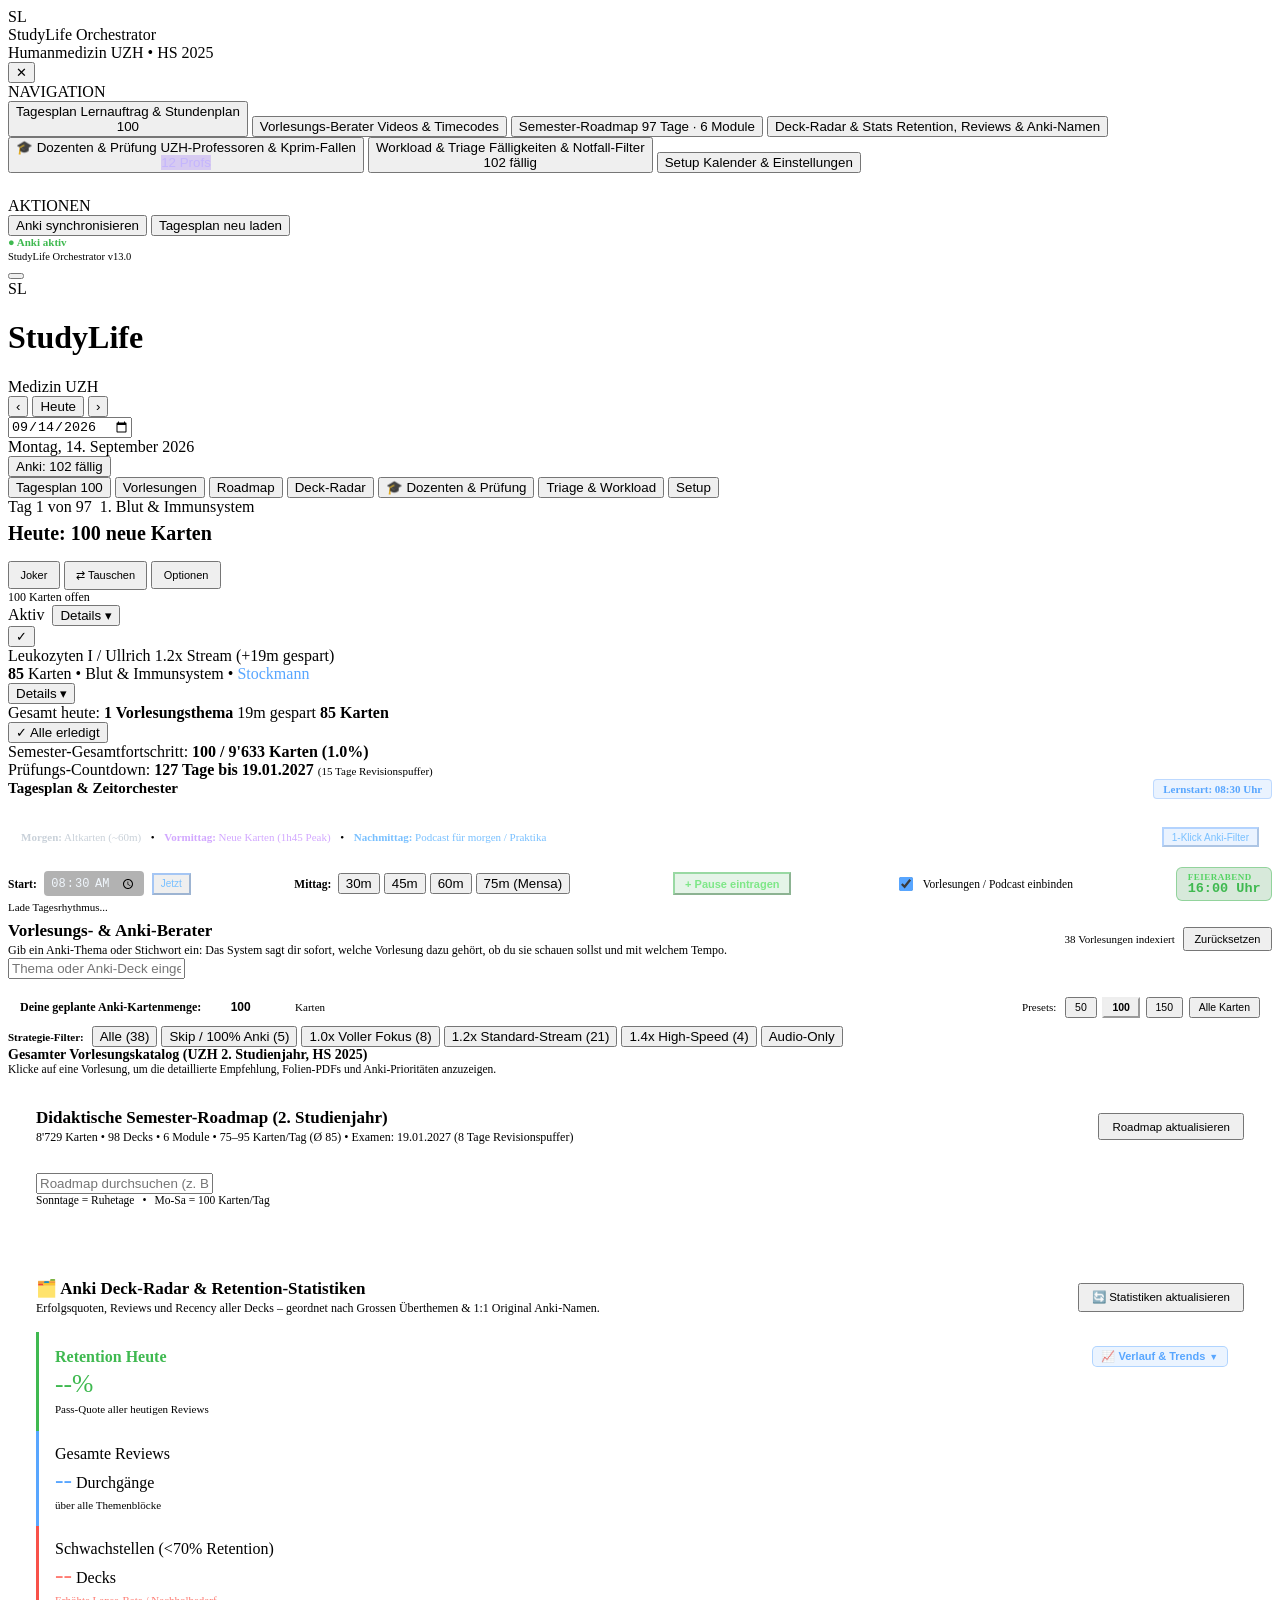
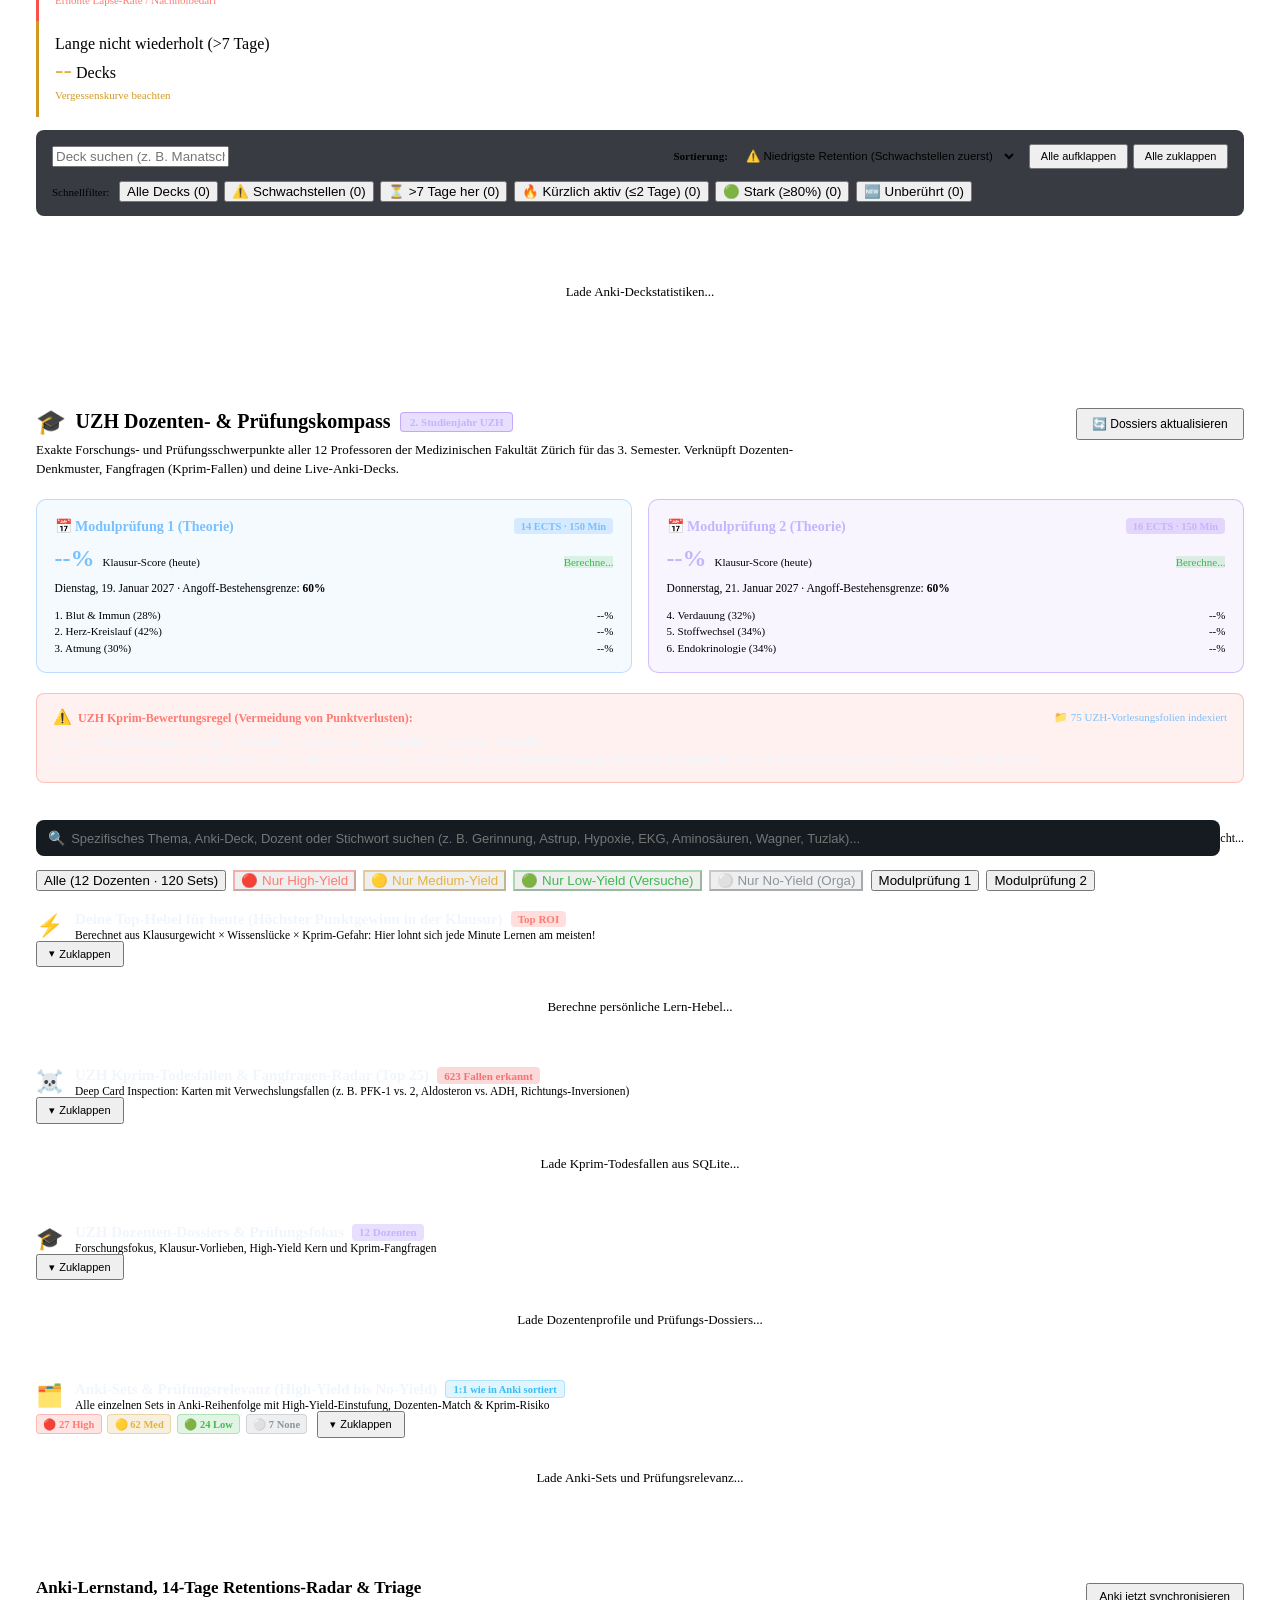
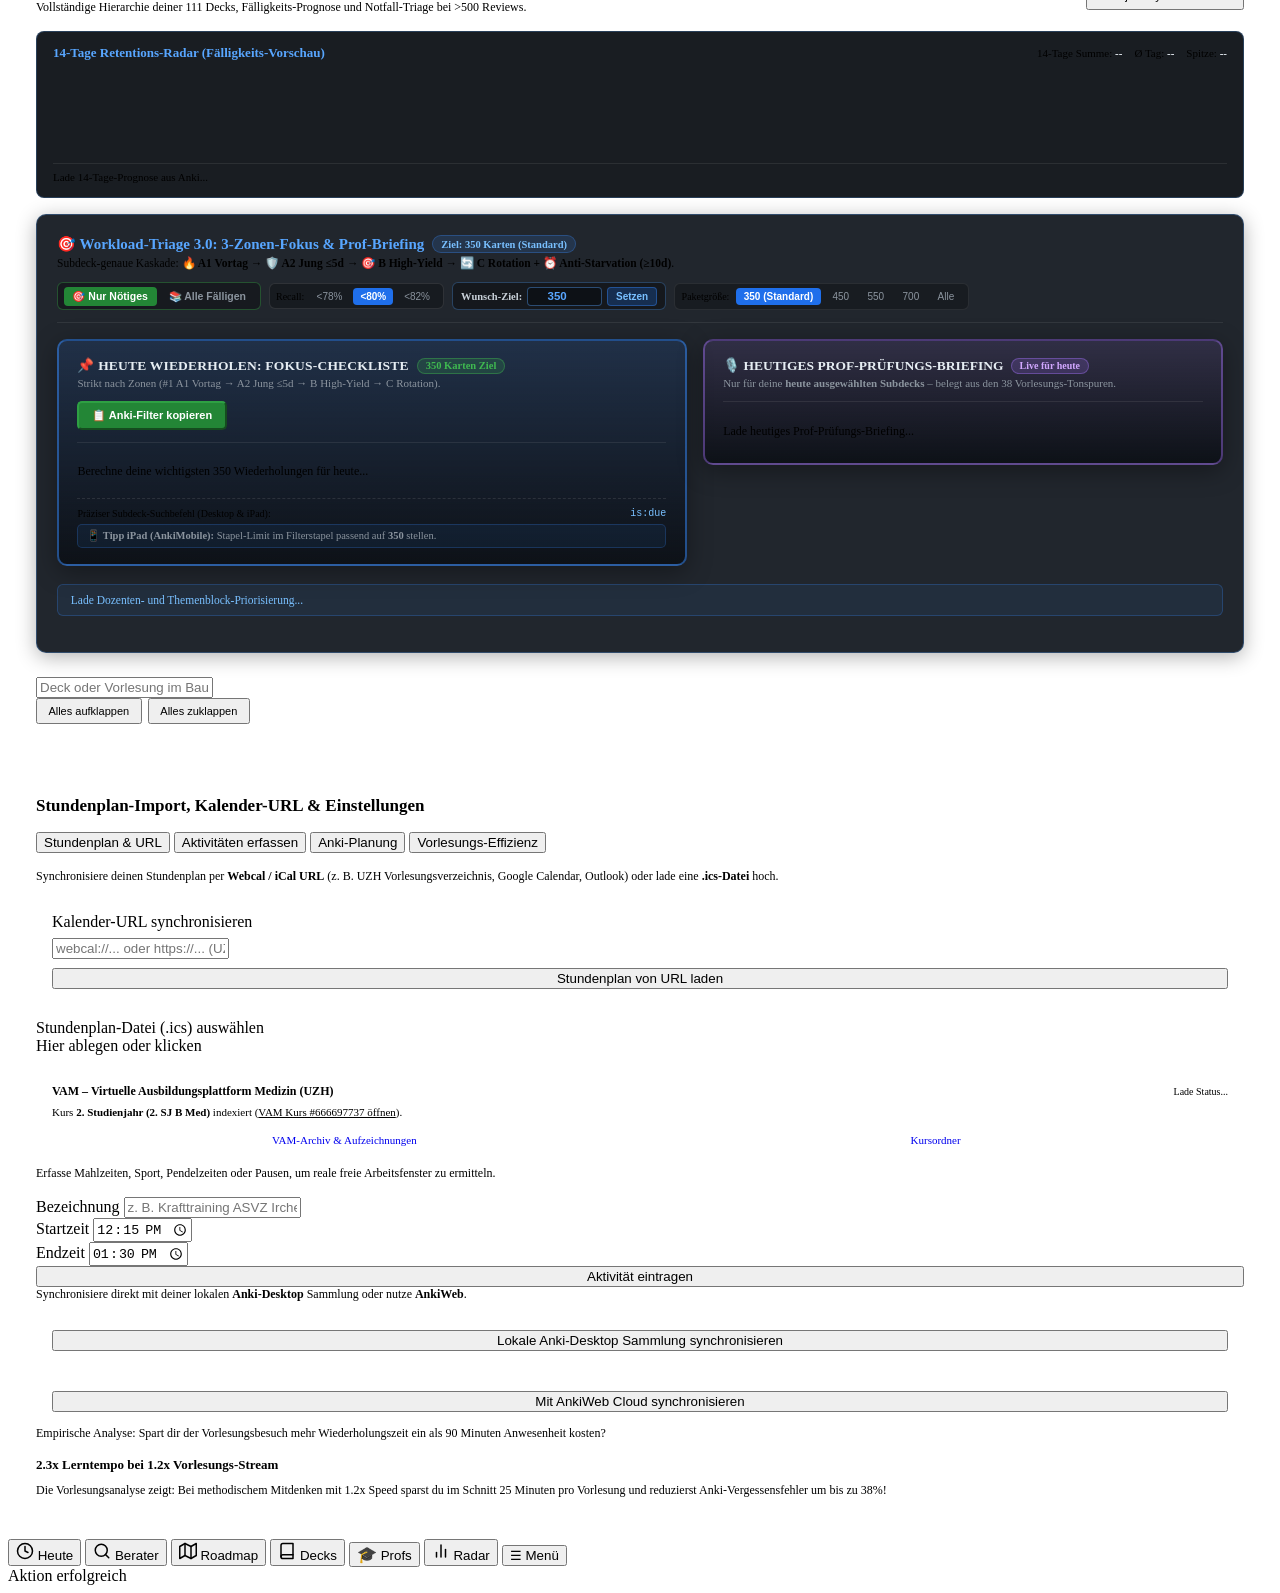
==== commit 949611b4: "Triage 3.0 Teil 4: 2-Spalten-UI (Fokus-Checkliste + Live Prof-Prüfungs-Briefing), 350/450/550/700/Al" ====
--- a/app/static/index.html
+++ b/app/static/index.html
@@ -1367,19 +1367,40 @@
         </div>
 
         <!-- Workload Triage 2.1 (Effizienz-Fokus: Vortag + FSRS Schwachstellen + Budget) -->
+        <style>
+          .triage-3-split-grid {
+            display: grid;
+            grid-template-columns: minmax(0, 1.15fr) minmax(0, 0.95fr);
+            gap: 1rem;
+            align-items: start;
+            margin-bottom: 1.15rem;
+          }
+          @media (max-width: 1080px) {
+            .triage-3-split-grid {
+              grid-template-columns: 1fr;
+            }
+          }
+          .triage-briefing-card details > summary {
+            list-style: none;
+            cursor: pointer;
+          }
+          .triage-briefing-card details > summary::-webkit-details-marker {
+            display: none;
+          }
+        </style>
         <div style="background: rgba(22, 27, 34, 0.95); padding: 1.25rem; border-radius: 10px; border: 1px solid rgba(88, 166, 255, 0.3); font-size: 12px; margin-bottom: 1.5rem; box-shadow: 0 4px 20px rgba(0,0,0,0.3);">
           
           <!-- Header Strip -->
           <div style="display: flex; justify-content: space-between; align-items: flex-start; border-bottom: 1px solid rgba(255,255,255,0.08); padding-bottom: 0.75rem; margin-bottom: 1rem; flex-wrap: wrap; gap: 0.75rem;">
             <div>
               <div style="display: flex; align-items: center; gap: 0.5rem; flex-wrap: wrap;">
-                <span style="font-size: 15px; font-weight: 700; color: #58a6ff;">🎯 Workload-Triage 2.1: Effizienz-Fokus</span>
+                <span style="font-size: 15px; font-weight: 700; color: #58a6ff;">🎯 Workload-Triage 3.0: 3-Zonen-Fokus &amp; Prof-Briefing</span>
                 <span id="triageActiveBudgetBadge" style="font-size: 10.5px; padding: 0.15rem 0.5rem; background: rgba(56, 139, 253, 0.15); border: 1px solid rgba(56, 139, 253, 0.3); color: #79c0ff; border-radius: 12px; font-weight: 600;">
-                  Ziel: ~350 Karten
+                  Ziel: 350 Karten (Standard)
                 </span>
               </div>
               <div style="color: var(--text-muted); font-size: 11.5px; margin-top: 3px;">
-                Wählt automatisch nur <strong>1. Vortag neu gelernt</strong> + <strong>2. schwache (FSRS Recall)</strong> + <strong>3. &gt;7 Tage ungesehene Risikokarten</strong> aus.
+                Subdeck-genaue Kaskade: <strong>🔥 A1 Vortag</strong> → <strong>🛡️ A2 Jung ≤5d</strong> → <strong>🎯 B High-Yield</strong> → <strong>🔄 C Rotation + ⏰ Anti-Starvation (≥10d)</strong>.
               </div>
             </div>
 
@@ -1394,9 +1415,9 @@
               <!-- FSRS Retrievability Threshold Selector -->
               <div id="triageRThresholdGroup" style="display: flex; align-items: center; gap: 0.25rem; background: rgba(0,0,0,0.28); padding: 0.22rem 0.4rem; border-radius: 6px; border: 1px solid rgba(255,255,255,0.1);">
                 <span style="font-size: 10px; color: var(--text-muted); margin-right: 0.1rem;">Recall:</span>
-                <button type="button" class="btn-triage-r" data-r="0.78" onclick="setTriageRThreshold(0.78, this)" title="Streng: Nur Vortag + akute Karten unter 78% Abrufwahrscheinlichkeit" style="padding: 0.18rem 0.42rem; font-size: 10px; border-radius: 4px; border: none; background: transparent; color: #8b949e; cursor: pointer;">&lt;78%</button>
-                <button type="button" class="btn-triage-r active" data-r="0.80" onclick="setTriageRThreshold(0.80, this)" title="Standard: Vortag + Karten unter 80% Abrufwahrscheinlichkeit" style="padding: 0.18rem 0.45rem; font-size: 10px; border-radius: 4px; border: none; background: #1f6feb; color: #fff; font-weight: 600; cursor: pointer;">&lt;80%</button>
-                <button type="button" class="btn-triage-r" data-r="0.82" onclick="setTriageRThreshold(0.82, this)" title="Gründlich: Vortag + Karten unter 82% Abrufwahrscheinlichkeit" style="padding: 0.18rem 0.42rem; font-size: 10px; border-radius: 4px; border: none; background: transparent; color: #8b949e; cursor: pointer;">&lt;82%</button>
+                <button type="button" class="btn-triage-r" data-r="0.78" onclick="setTriageRThreshold(0.78, this)" title="Streng: Nur Vortag + ≤5d + akute Karten unter 78% Abrufwahrscheinlichkeit" style="padding: 0.18rem 0.42rem; font-size: 10px; border-radius: 4px; border: none; background: transparent; color: #8b949e; cursor: pointer;">&lt;78%</button>
+                <button type="button" class="btn-triage-r active" data-r="0.80" onclick="setTriageRThreshold(0.80, this)" title="Standard: Vortag + ≤5d + Karten unter 80% Abrufwahrscheinlichkeit" style="padding: 0.18rem 0.45rem; font-size: 10px; border-radius: 4px; border: none; background: #1f6feb; color: #fff; font-weight: 600; cursor: pointer;">&lt;80%</button>
+                <button type="button" class="btn-triage-r" data-r="0.82" onclick="setTriageRThreshold(0.82, this)" title="Gründlich: Vortag + ≤5d + Karten unter 82% Abrufwahrscheinlichkeit" style="padding: 0.18rem 0.42rem; font-size: 10px; border-radius: 4px; border: none; background: transparent; color: #8b949e; cursor: pointer;">&lt;82%</button>
               </div>
 
               <div style="display: flex; align-items: center; gap: 0.3rem; background: rgba(0,0,0,0.35); padding: 0.22rem 0.5rem; border-radius: 6px; border: 1px solid rgba(88, 166, 255, 0.3);">
@@ -1409,46 +1430,76 @@
                 </button>
               </div>
 
-              <div style="display: flex; align-items: center; gap: 0.3rem; background: rgba(0,0,0,0.25); padding: 0.25rem 0.4rem; border-radius: 6px; border: 1px solid rgba(255,255,255,0.08);">
-                <span style="font-size: 10px; color: var(--text-muted); margin-right: 0.15rem;">Schnellwahl:</span>
-                <button type="button" class="btn-triage-cap" data-cap="200" onclick="setTriageBudget(200, this)" style="padding: 0.2rem 0.45rem; font-size: 10px; border-radius: 4px; border: none; background: transparent; color: #8b949e; cursor: pointer;">200</button>
-                <button type="button" class="btn-triage-cap active" data-cap="350" onclick="setTriageBudget(350, this)" style="padding: 0.2rem 0.5rem; font-size: 10px; border-radius: 4px; border: none; background: #1f6feb; color: #fff; font-weight: 600; cursor: pointer;">~350 (Standard)</button>
-                <button type="button" class="btn-triage-cap" data-cap="500" onclick="setTriageBudget(500, this)" style="padding: 0.2rem 0.45rem; font-size: 10px; border-radius: 4px; border: none; background: transparent; color: #8b949e; cursor: pointer;">500</button>
-                <button type="button" class="btn-triage-cap" data-cap="all" onclick="setTriageBudget(9999, this)" style="padding: 0.2rem 0.45rem; font-size: 10px; border-radius: 4px; border: none; background: transparent; color: #8b949e; cursor: pointer;">Alle</button>
-              </div>
-            </div>
-          </div>
-
-          <!-- TOP PRIORITY FOCUS BOX: Welche 350 Ankis muss ich heute wiederholen? (Von wichtigstem zu unwichtigstem) -->
-          <div id="pageTriageTopFocusBox" style="background: linear-gradient(180deg, rgba(31, 111, 235, 0.14) 0%, rgba(13, 17, 23, 0.96) 100%); border: 2px solid rgba(56, 139, 253, 0.5); border-radius: 10px; padding: 1rem 1.15rem; margin-bottom: 1.15rem; box-shadow: 0 6px 24px rgba(0, 0, 0, 0.35);">
-            <div style="display: flex; justify-content: space-between; align-items: flex-start; gap: 0.75rem; flex-wrap: wrap; border-bottom: 1px solid rgba(255,255,255,0.08); padding-bottom: 0.75rem; margin-bottom: 0.85rem;">
-              <div>
-                <div style="display: flex; align-items: center; gap: 0.5rem; flex-wrap: wrap;">
-                  <span style="font-size: 14px; font-weight: 800; color: #e6edf3; letter-spacing: 0.2px;">📌 HEUTE WIEDERHOLEN: DEINE FOKUS-LISTE (OBEN NACH UNTEN)</span>
-                  <span id="pageTriageCoveragePill" style="font-size: 10.5px; padding: 0.12rem 0.5rem; border-radius: 10px; background: rgba(63, 185, 80, 0.18); border: 1px solid rgba(63, 185, 80, 0.4); color: #3fb950; font-weight: 700;">
-                    350 Karten Ziel
-                  </span>
+              <div style="display: flex; align-items: center; gap: 0.25rem; background: rgba(0,0,0,0.25); padding: 0.25rem 0.4rem; border-radius: 6px; border: 1px solid rgba(255,255,255,0.08); flex-wrap: wrap;">
+                <span style="font-size: 10px; color: var(--text-muted); margin-right: 0.15rem;">Paketgröße:</span>
+                <button type="button" class="btn-triage-cap active" data-cap="350" onclick="setTriageBudget(350, this)" style="padding: 0.2rem 0.5rem; font-size: 10px; border-radius: 4px; border: none; background: #1f6feb; color: #fff; font-weight: 600; cursor: pointer;">350 (Standard)</button>
+                <button type="button" class="btn-triage-cap" data-cap="450" onclick="setTriageBudget(450, this)" style="padding: 0.2rem 0.45rem; font-size: 10px; border-radius: 4px; border: none; background: transparent; color: #8b949e; cursor: pointer;">450</button>
+                <button type="button" class="btn-triage-cap" data-cap="550" onclick="setTriageBudget(550, this)" style="padding: 0.2rem 0.45rem; font-size: 10px; border-radius: 4px; border: none; background: transparent; color: #8b949e; cursor: pointer;">550</button>
+                <button type="button" class="btn-triage-cap" data-cap="700" onclick="setTriageBudget(700, this)" style="padding: 0.2rem 0.45rem; font-size: 10px; border-radius: 4px; border: none; background: transparent; color: #8b949e; cursor: pointer;">700</button>
+                <button type="button" class="btn-triage-cap" data-cap="9999" onclick="setTriageBudget(9999, this)" style="padding: 0.2rem 0.45rem; font-size: 10px; border-radius: 4px; border: none; background: transparent; color: #8b949e; cursor: pointer;">Alle</button>
+              </div>
+            </div>
+          </div>
+
+          <!-- 2-COLUMN SPLIT: Left = Today's Focus Checklist & Anki Filter | Right = Daily Prof Exam Briefing -->
+          <div class="triage-3-split-grid">
+            <!-- LEFT COLUMN: TOP PRIORITY FOCUS BOX -->
+            <div id="pageTriageTopFocusBox" style="background: linear-gradient(180deg, rgba(31, 111, 235, 0.14) 0%, rgba(13, 17, 23, 0.96) 100%); border: 2px solid rgba(56, 139, 253, 0.5); border-radius: 10px; padding: 1rem 1.15rem; box-shadow: 0 6px 24px rgba(0, 0, 0, 0.35);">
+              <div style="display: flex; justify-content: space-between; align-items: flex-start; gap: 0.75rem; flex-wrap: wrap; border-bottom: 1px solid rgba(255,255,255,0.08); padding-bottom: 0.75rem; margin-bottom: 0.85rem;">
+                <div>
+                  <div style="display: flex; align-items: center; gap: 0.5rem; flex-wrap: wrap;">
+                    <span style="font-size: 13.5px; font-weight: 800; color: #e6edf3; letter-spacing: 0.2px;">📌 HEUTE WIEDERHOLEN: FOKUS-CHECKLISTE</span>
+                    <span id="pageTriageCoveragePill" style="font-size: 10.5px; padding: 0.12rem 0.5rem; border-radius: 10px; background: rgba(63, 185, 80, 0.18); border: 1px solid rgba(63, 185, 80, 0.4); color: #3fb950; font-weight: 700;">
+                      350 Karten Ziel
+                    </span>
+                  </div>
+                  <div id="pageTriageBudgetText" style="font-size: 11px; color: #8b949e; margin-top: 3px;">
+                    Strikt nach Zonen (#1 A1 Vortag → A2 Jung ≤5d → B High-Yield → C Rotation).
+                  </div>
                 </div>
-                <div id="pageTriageBudgetText" style="font-size: 11.5px; color: #8b949e; margin-top: 3px;">
-                  Vom <strong>wichtigsten (#1)</strong> zum <strong>unwichtigsten</strong> geordnet • Gestern neu gelernte + vergessensgefährdete Karten zuerst.
+                <div style="display: flex; align-items: center; gap: 0.45rem; flex-wrap: wrap;">
+                  <button type="button" id="btnCopyPageTriageQuery" onclick="copyPageTriageQuery()" class="btn-primary" style="font-size: 11px; padding: 0.35rem 0.8rem; background: #238636; border-color: #2ea043; color: #fff; font-weight: 600; border-radius: 5px; cursor: pointer; display: flex; align-items: center; gap: 4px;">
+                    📋 Anki-Filter kopieren
+                  </button>
                 </div>
               </div>
-              <div style="display: flex; align-items: center; gap: 0.45rem; flex-wrap: wrap;">
-                <button type="button" id="btnCopyPageTriageQuery" onclick="copyPageTriageQuery()" class="btn-primary" style="font-size: 11px; padding: 0.35rem 0.8rem; background: #238636; border-color: #2ea043; color: #fff; font-weight: 600; border-radius: 5px; cursor: pointer; display: flex; align-items: center; gap: 4px;">
-                  📋 Anki-Filter kopieren
-                </button>
-              </div>
-            </div>
-
-            <!-- Dynamic Checklist of Top Decks (#1 to #N) + Completed Today + Multi-Day Rollover -->
-            <div id="pageTriageTopChecklistContainer">
-              <div style="color: var(--text-muted); padding: 0.5rem 0;">Berechne deine wichtigsten 350 Wiederholungen für heute...</div>
-            </div>
-
-            <!-- Hidden/compact query preview for compatibility -->
-            <div style="margin-top: 0.65rem; padding-top: 0.5rem; border-top: 1px dashed rgba(255,255,255,0.08); display: flex; align-items: center; justify-content: space-between; gap: 0.5rem; flex-wrap: wrap;">
-              <span style="font-size: 10px; color: var(--text-muted);">Anki-Suchbefehl für dieses Paket:</span>
-              <span id="pageTriageQueryPreview" style="font-family: monospace; font-size: 10px; color: #79c0ff; white-space: nowrap; overflow: hidden; text-overflow: ellipsis; max-width: 650px;">is:due</span>
+
+              <!-- Dynamic Checklist of Top Decks (#1 to #N) + Zone Summary + Completed Today + Rollover -->
+              <div id="pageTriageTopChecklistContainer">
+                <div style="color: var(--text-muted); padding: 0.5rem 0;">Berechne deine wichtigsten 350 Wiederholungen für heute...</div>
+              </div>
+
+              <!-- Compact exact subdeck query preview + iPad AnkiMobile tip -->
+              <div style="margin-top: 0.7rem; padding-top: 0.55rem; border-top: 1px dashed rgba(255,255,255,0.1); display: flex; flex-direction: column; gap: 0.3rem;">
+                <div style="display: flex; align-items: center; justify-content: space-between; gap: 0.5rem; flex-wrap: wrap;">
+                  <span style="font-size: 10px; color: var(--text-muted);">Präziser Subdeck-Suchbefehl (Desktop &amp; iPad):</span>
+                  <span id="pageTriageQueryPreview" style="font-family: monospace; font-size: 10px; color: #79c0ff; white-space: nowrap; overflow: hidden; text-overflow: ellipsis; max-width: 100%;">is:due</span>
+                </div>
+                <div id="pageTriageIpadTip" style="font-size: 10.5px; color: #8b949e; background: rgba(56, 139, 253, 0.08); border: 1px solid rgba(56, 139, 253, 0.22); border-radius: 5px; padding: 0.28rem 0.55rem;">
+                  📱 <strong>Tipp iPad (AnkiMobile):</strong> Stapel-Limit im Filterstapel passend auf <strong>350</strong> stellen.
+                </div>
+              </div>
+            </div>
+
+            <!-- RIGHT COLUMN: DAILY DYNAMIC PROFESSOR EXAM BRIEFING -->
+            <div id="pageTriageProfBriefingBox" style="background: linear-gradient(180deg, rgba(163, 113, 247, 0.12) 0%, rgba(13, 17, 23, 0.96) 100%); border: 2px solid rgba(163, 113, 247, 0.42); border-radius: 10px; padding: 1rem 1.15rem; box-shadow: 0 6px 24px rgba(0, 0, 0, 0.35);">
+              <div style="display: flex; justify-content: space-between; align-items: flex-start; gap: 0.5rem; flex-wrap: wrap; border-bottom: 1px solid rgba(255,255,255,0.08); padding-bottom: 0.75rem; margin-bottom: 0.85rem;">
+                <div>
+                  <div style="display: flex; align-items: center; gap: 0.45rem; flex-wrap: wrap;">
+                    <span style="font-size: 13.5px; font-weight: 800; color: #e6edf3;">🎙️ HEUTIGES PROF-PRÜFUNGS-BRIEFING</span>
+                    <span id="pageTriageBriefingMeta" style="font-size: 10px; padding: 0.12rem 0.5rem; border-radius: 10px; background: rgba(163, 113, 247, 0.18); border: 1px solid rgba(163, 113, 247, 0.4); color: #d2a8ff; font-weight: 700;">
+                      Live für heute
+                    </span>
+                  </div>
+                  <div style="font-size: 11px; color: #8b949e; margin-top: 3px;">
+                    Nur für deine <strong>heute ausgewählten Subdecks</strong> – belegt aus den 38 Vorlesungs-Tonspuren.
+                  </div>
+                </div>
+              </div>
+
+              <div id="pageTriageProfBriefingContainer" style="display: flex; flex-direction: column; gap: 0.65rem; max-height: 760px; overflow-y: auto; padding-right: 2px;">
+                <div style="color: var(--text-muted); padding: 0.5rem 0;">Lade heutiges Prof-Prüfungs-Briefing...</div>
+              </div>
             </div>
           </div>
 
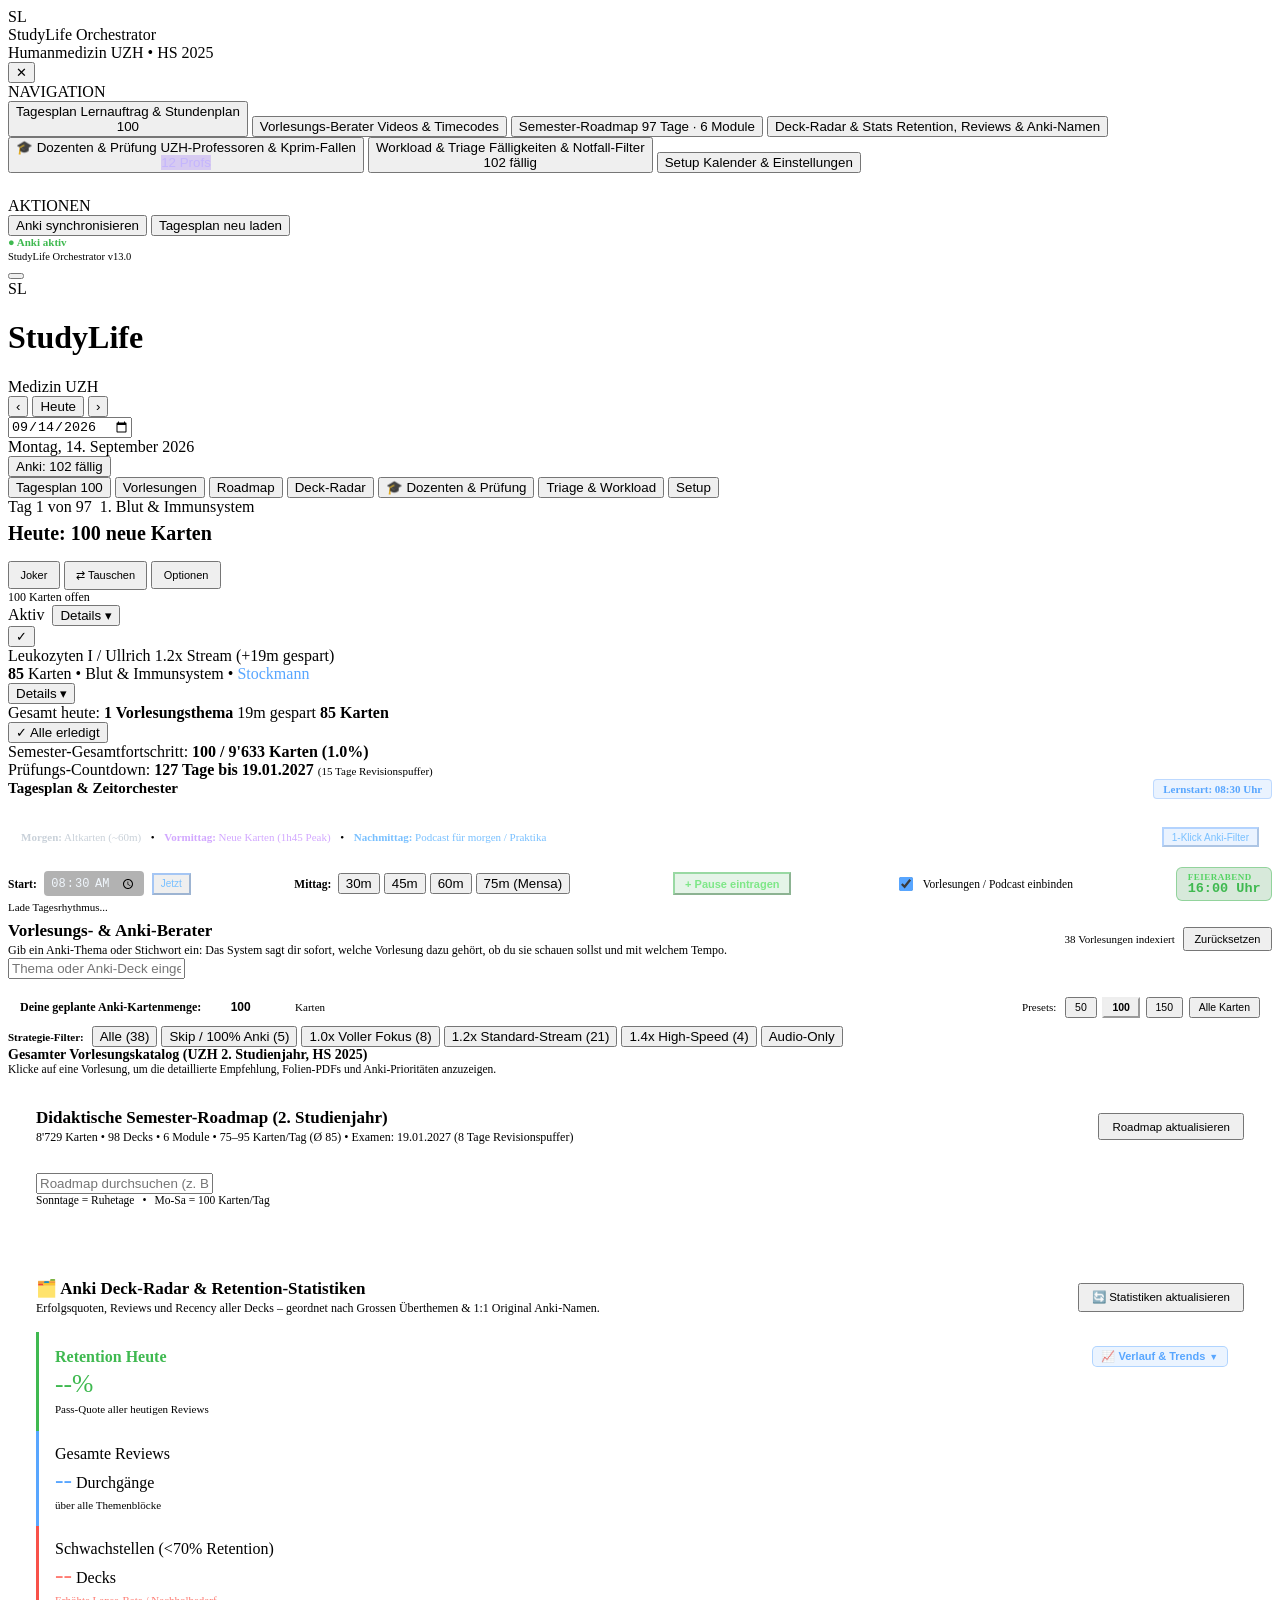
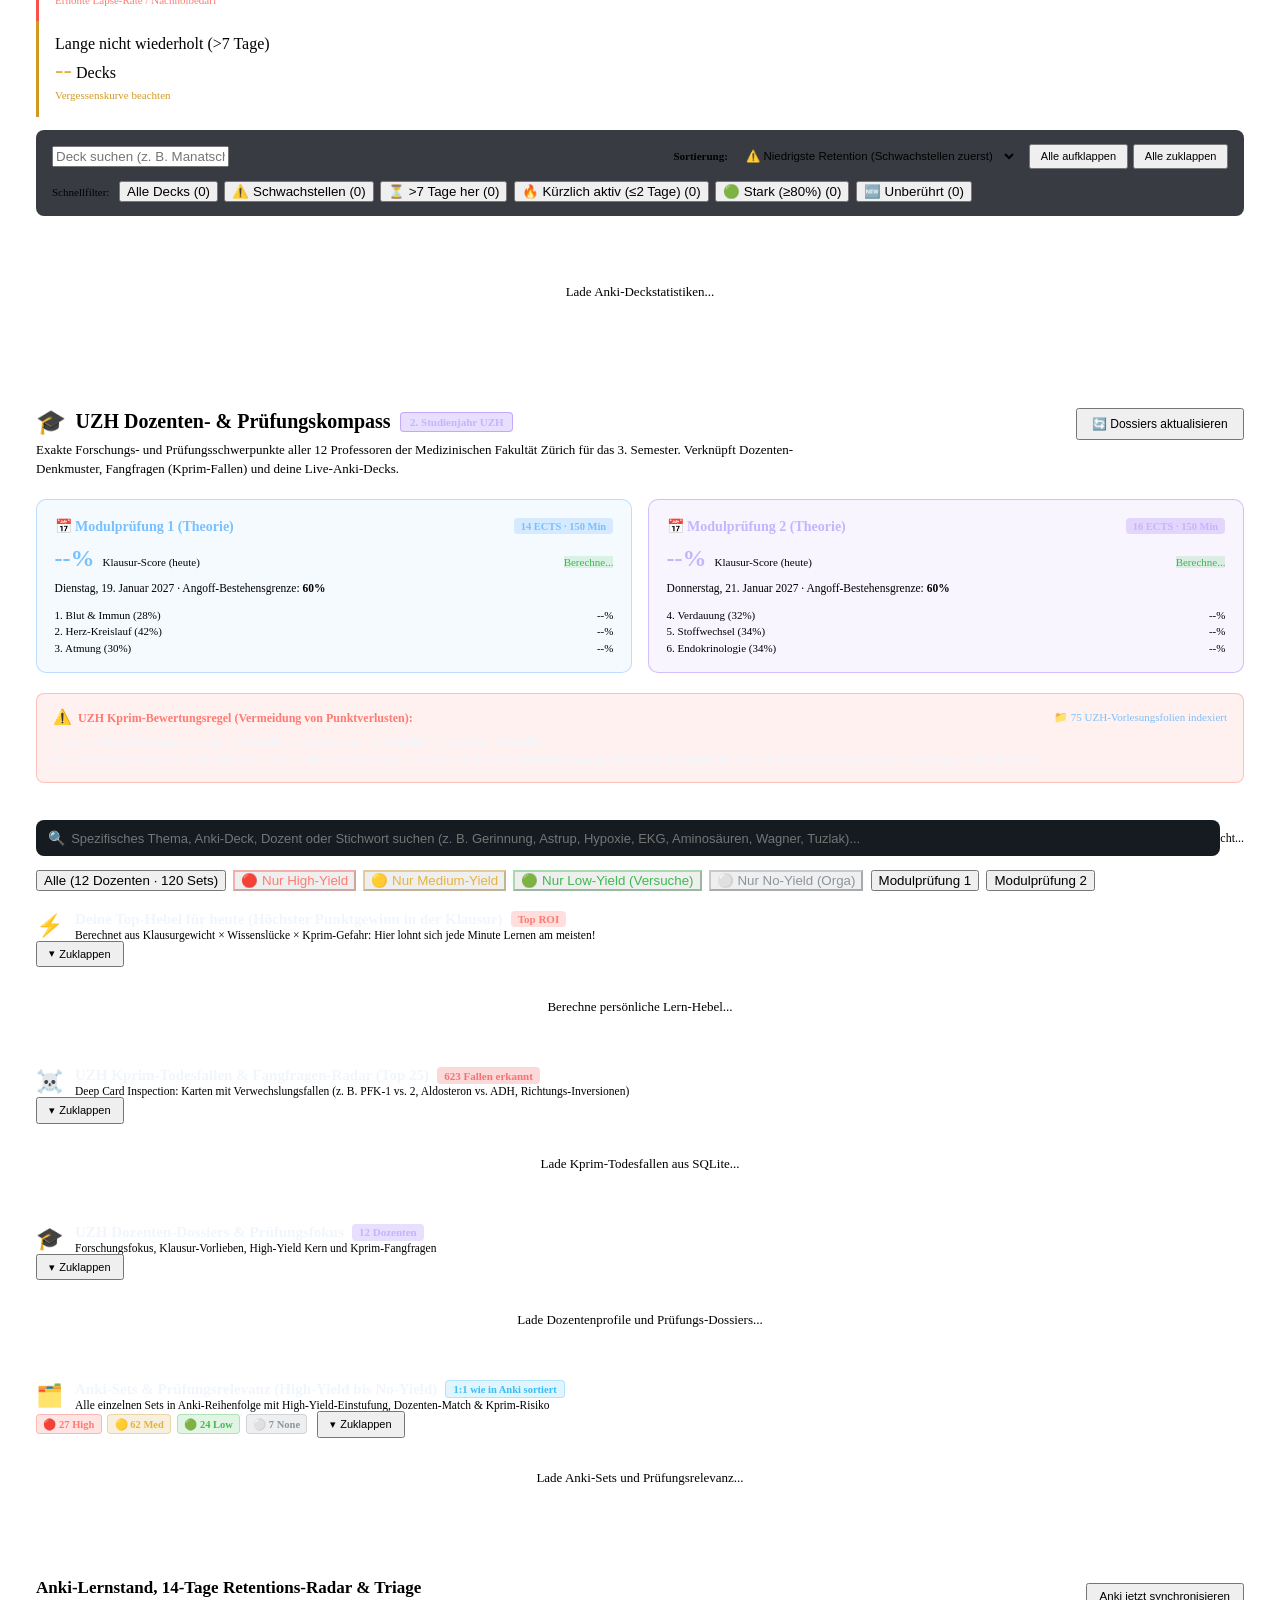
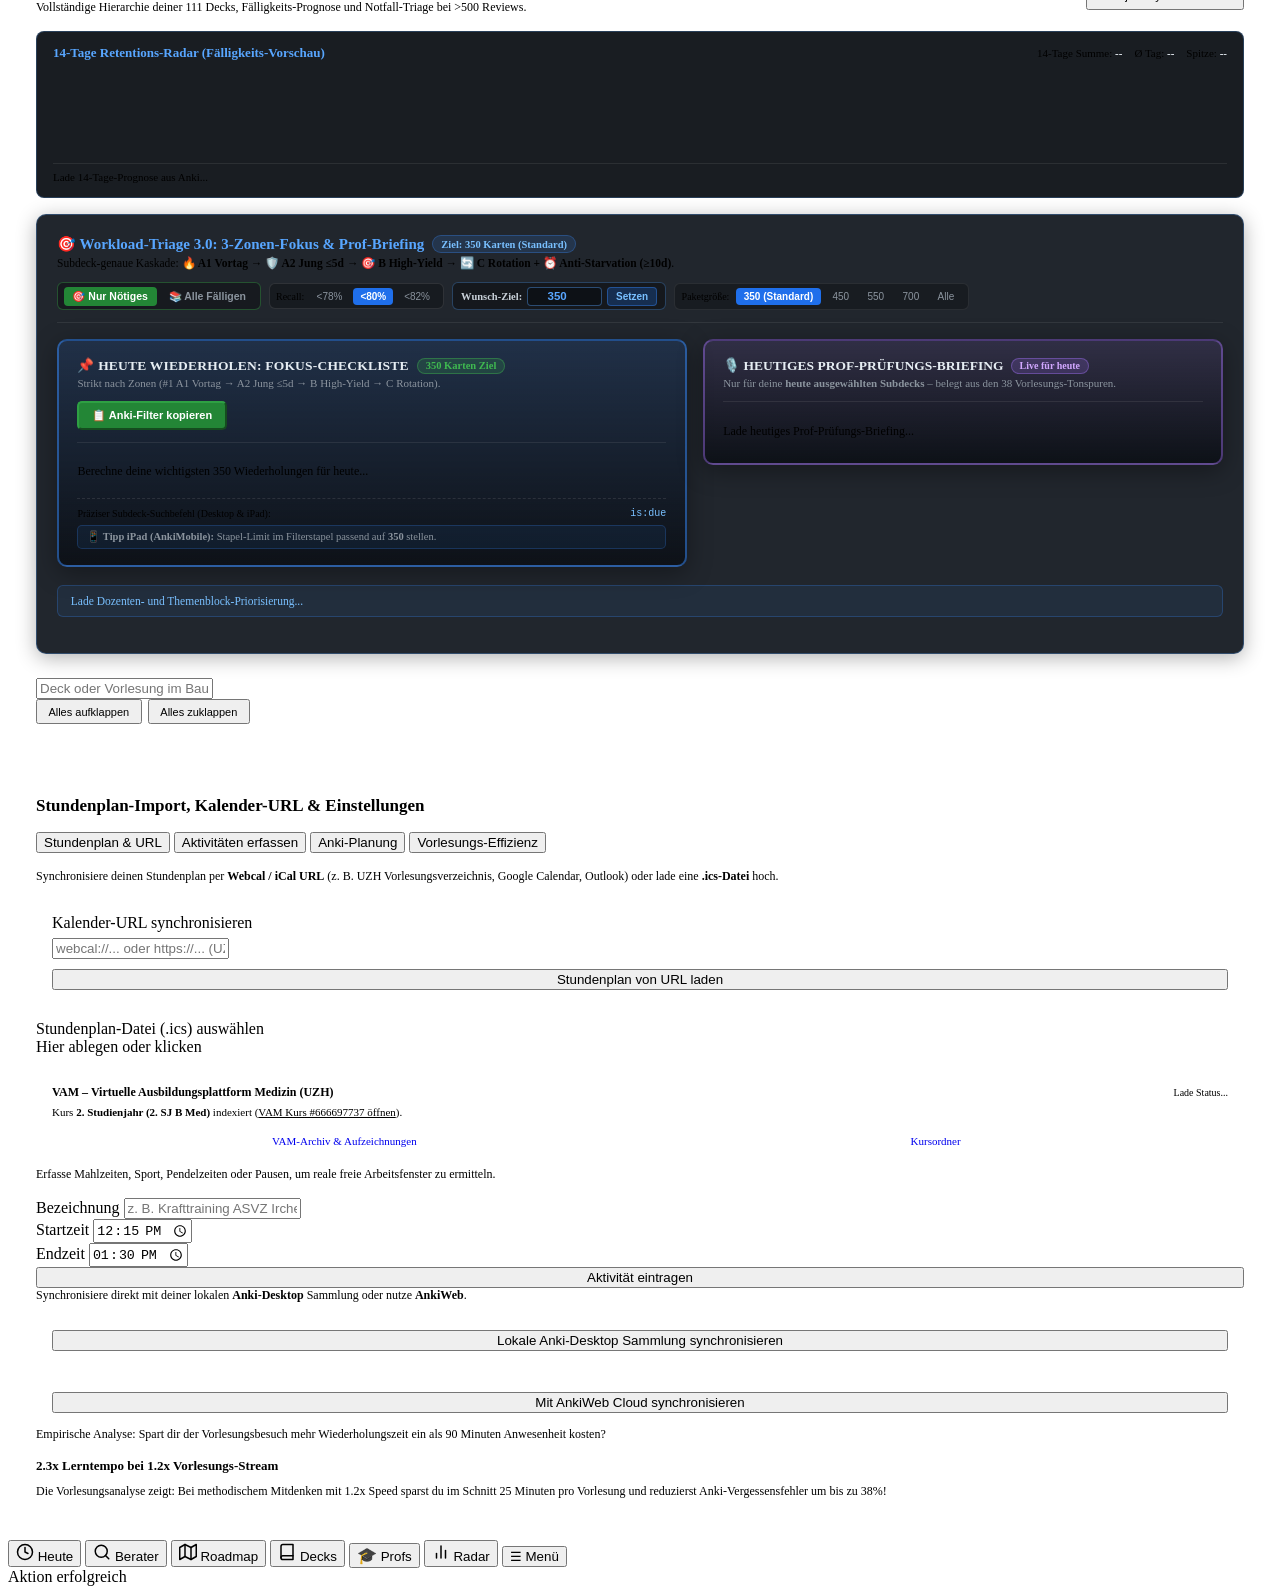
==== commit b0923e0e: "feat(triage-3.0): fix F1-F11 (100% A1 Vortag guarantee, verified signals, hardened matcher, unified " ====
--- a/app/static/index.html
+++ b/app/static/index.html
@@ -1366,7 +1366,7 @@
           </div>
         </div>
 
-        <!-- Workload Triage 2.1 (Effizienz-Fokus: Vortag + FSRS Schwachstellen + Budget) -->
+        <!-- Workload Triage 3.0 (3-Zonen-Fokus: A1 Vortag + A2 Jung ≤5d + B High-Yield + C Rotation/Anti-Starvation + Prof-Briefing) -->
         <style>
           .triage-3-split-grid {
             display: grid;
@@ -1469,12 +1469,13 @@
                 <div style="color: var(--text-muted); padding: 0.5rem 0;">Berechne deine wichtigsten 350 Wiederholungen für heute...</div>
               </div>
 
-              <!-- Compact exact subdeck query preview + iPad AnkiMobile tip -->
-              <div style="margin-top: 0.7rem; padding-top: 0.55rem; border-top: 1px dashed rgba(255,255,255,0.1); display: flex; flex-direction: column; gap: 0.3rem;">
+              <!-- Compact exact subdeck query preview + chunk buttons + iPad AnkiMobile tip -->
+              <div style="margin-top: 0.7rem; padding-top: 0.55rem; border-top: 1px dashed rgba(255,255,255,0.1); display: flex; flex-direction: column; gap: 0.35rem;">
                 <div style="display: flex; align-items: center; justify-content: space-between; gap: 0.5rem; flex-wrap: wrap;">
                   <span style="font-size: 10px; color: var(--text-muted);">Präziser Subdeck-Suchbefehl (Desktop &amp; iPad):</span>
                   <span id="pageTriageQueryPreview" style="font-family: monospace; font-size: 10px; color: #79c0ff; white-space: nowrap; overflow: hidden; text-overflow: ellipsis; max-width: 100%;">is:due</span>
                 </div>
+                <div id="pageTriageQueryChunks" style="display: none; flex-wrap: wrap; align-items: center; gap: 0.35rem;"></div>
                 <div id="pageTriageIpadTip" style="font-size: 10.5px; color: #8b949e; background: rgba(56, 139, 253, 0.08); border: 1px solid rgba(56, 139, 253, 0.22); border-radius: 5px; padding: 0.28rem 0.55rem;">
                   📱 <strong>Tipp iPad (AnkiMobile):</strong> Stapel-Limit im Filterstapel passend auf <strong>350</strong> stellen.
                 </div>
